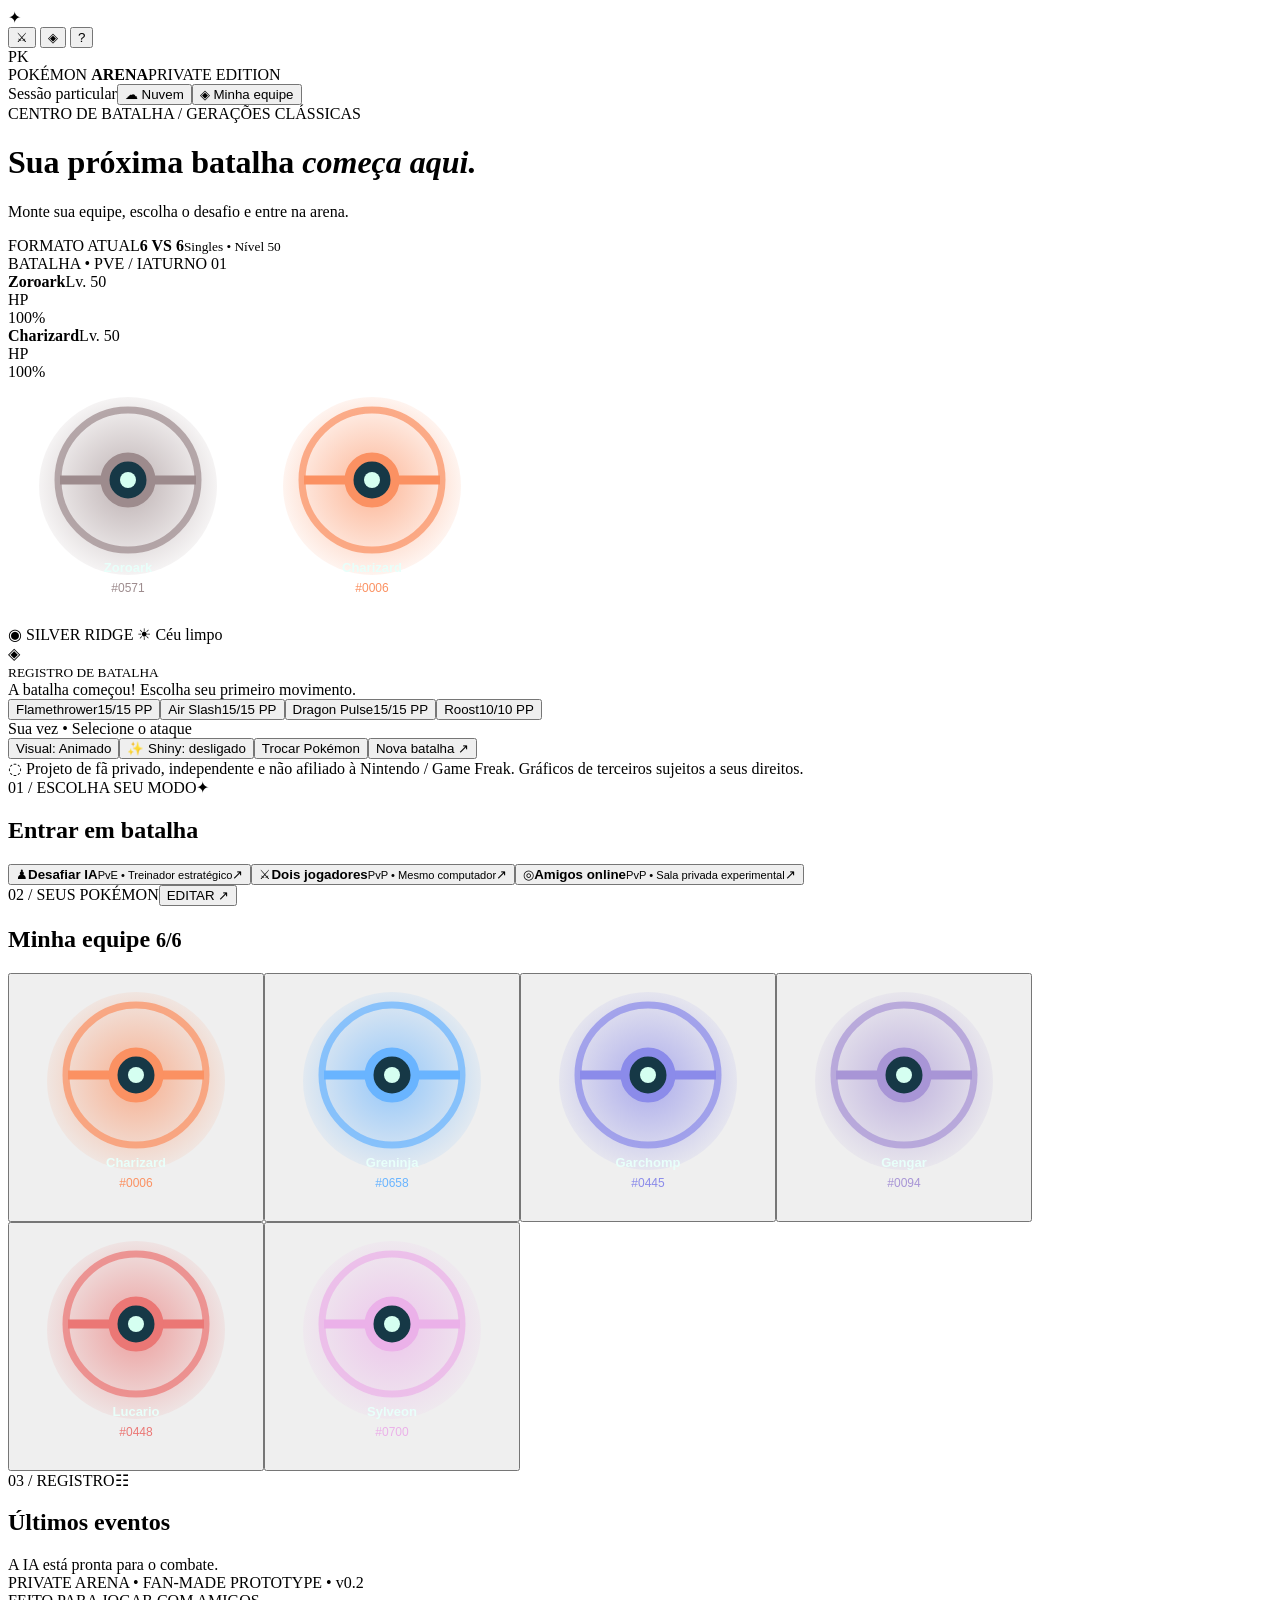
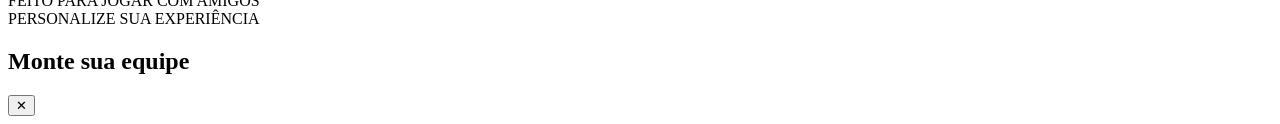
==== index.html @ 491054e5 "feat: adicionar Pokémon Arena v0.2 com sprites e batalhas locais" ====
<!doctype html>
<html lang="pt-BR">
<head>
  <meta charset="utf-8" />
  <meta name="viewport" content="width=device-width, initial-scale=1" />
  <meta name="theme-color" content="#0b1721" />
  <meta name="description" content="Arena particular de batalhas Pokémon: PvE e PvP entre amigos, no navegador." />
  <title>Pokémon Arena | Batalhas particulares</title>
  <style>
/* Pokémon Arena — protótipo particular independente.
   Este MVP usa regras próprias simplificadas (NÃO o motor oficial do Showdown).
   Nenhuma ação de combate depende de uma API remota; imagens usam o CDN do Showdown.
   PvP via PeerJS utiliza serviço público de sinalização, não é servidor dedicado privado. */
'use strict';

const TYPE_COLORS={Normal:'#b8b5a3',Fire:'#fb9162',Water:'#69b4ff',Electric:'#f7df65',Grass:'#72d19b',Ice:'#8cdfe1',Fighting:'#eb7775',Poison:'#b58ad8',Ground:'#d8b27a',Flying:'#a6baf0',Psychic:'#fb91bc',Bug:'#a9c86a',Rock:'#c2ab85',Ghost:'#a895d6',Dragon:'#8b8bea',Dark:'#9d8b8d',Steel:'#a5bdce',Fairy:'#ebb1e9'};
// Efetividades positivas/negativas/imunidades. Tipos não listados são neutros.
const TYPE_MATCH={Normal:{Rock:.5,Ghost:0,Steel:.5},Fire:{Fire:.5,Water:.5,Grass:2,Ice:2,Bug:2,Rock:.5,Dragon:.5,Steel:2},Water:{Fire:2,Water:.5,Grass:.5,Ground:2,Rock:2,Dragon:.5},Electric:{Water:2,Electric:.5,Grass:.5,Ground:0,Flying:2,Dragon:.5},Grass:{Fire:.5,Water:2,Grass:.5,Poison:.5,Ground:2,Flying:.5,Bug:.5,Rock:2,Dragon:.5,Steel:.5},Ice:{Fire:.5,Water:.5,Grass:2,Ice:.5,Ground:2,Flying:2,Dragon:2,Steel:.5},Fighting:{Normal:2,Ice:2,Poison:.5,Flying:.5,Psychic:.5,Bug:.5,Rock:2,Ghost:0,Dark:2,Steel:2,Fairy:.5},Poison:{Grass:2,Poison:.5,Ground:.5,Rock:.5,Ghost:.5,Steel:0,Fairy:2},Ground:{Fire:2,Electric:2,Grass:.5,Poison:2,Flying:0,Bug:.5,Rock:2,Steel:2},Flying:{Electric:.5,Grass:2,Fighting:2,Bug:2,Rock:.5,Steel:.5},Psychic:{Fighting:2,Poison:2,Psychic:.5,Dark:0,Steel:.5},Bug:{Fire:.5,Grass:2,Fighting:.5,Poison:.5,Flying:.5,Psychic:2,Ghost:.5,Dark:2,Steel:.5,Fairy:.5},Rock:{Fire:2,Ice:2,Fighting:.5,Ground:.5,Flying:2,Bug:2,Steel:.5},Ghost:{Normal:0,Psychic:2,Ghost:2,Dark:.5},Dragon:{Dragon:2,Steel:.5,Fairy:0},Dark:{Fighting:.5,Psychic:2,Ghost:2,Dark:.5,Fairy:.5},Steel:{Fire:.5,Water:.5,Electric:.5,Ice:2,Rock:2,Steel:.5,Fairy:2},Fairy:{Fire:.5,Fighting:2,Poison:.5,Dragon:2,Dark:2,Steel:.5}};
// Nome -> [tipo, força, categoria física/especial/status, precisão, efeito opcional, prioridade].
const MOVES={
 'Flamethrower':['Fire',90,'special',100,'burn10'], 'Fire Blast':['Fire',110,'special',85,'burn10'], 'Flare Blitz':['Fire',120,'physical',100,'recoil'], 'Pyro Ball':['Fire',120,'physical',90,'burn10'], 'Torch Song':['Fire',80,'special',100,'spaboost'], 'Bitter Blade':['Fire',90,'physical',100,'drain'], 'Fiery Dance':['Fire',80,'special',100,'spaboost50'],
 'Surf':['Water',90,'special',100], 'Hydro Pump':['Water',110,'special',80], 'Waterfall':['Water',80,'physical',100], 'Snipe Shot':['Water',80,'special',100], 'Water Shuriken':['Water',60,'special',100,undefined,1], 'Water Pulse':['Water',60,'special',100],
 'Thunderbolt':['Electric',90,'special',100,'par10'], 'Thunder':['Electric',110,'special',70,'par30'], 'Volt Switch':['Electric',70,'special',100], 'Overdrive':['Electric',80,'special',100],
 'Giga Drain':['Grass',75,'special',100,'drain'], 'Leaf Blade':['Grass',90,'physical',100], 'Wood Hammer':['Grass',120,'physical',100,'recoil'], 'Drum Beating':['Grass',80,'physical',100], 'Flower Trick':['Grass',70,'physical',100,'alwayscrit'],
 'Ice Beam':['Ice',90,'special',100], 'Ice Fang':['Ice',65,'physical',95],
 'Close Combat':['Fighting',120,'physical',100,'defdrop'], 'Aura Sphere':['Fighting',80,'special',100], 'Drain Punch':['Fighting',75,'physical',100,'drain'], 'Focus Blast':['Fighting',120,'special',70], 'High Jump Kick':['Fighting',130,'physical',90], 'Superpower':['Fighting',120,'physical',100,'atkdrop'],
 'Sludge Bomb':['Poison',90,'special',100,'poison30'],
 'Earthquake':['Ground',100,'physical',100], 'Earth Power':['Ground',90,'special',100],
 'Air Slash':['Flying',75,'special',95], 'Hurricane':['Flying',110,'special',70], 'Brave Bird':['Flying',120,'physical',100,'recoil'], 'Dragon Ascent':['Flying',120,'physical',100,'defdrop'],
 'Psychic':['Psychic',90,'special',100], 'Psycho Cut':['Psychic',70,'physical',100], 'Zen Headbutt':['Psychic',80,'physical',90],
 'X-Scissor':['Bug',80,'physical',100], 'Bug Buzz':['Bug',90,'special',100], 'U-turn':['Bug',70,'physical',100],
 'Stone Edge':['Rock',100,'physical',80], 'Rock Slide':['Rock',75,'physical',90],
 'Shadow Ball':['Ghost',80,'special',100], 'Shadow Claw':['Ghost',70,'physical',100], 'Shadow Sneak':['Ghost',40,'physical',100,undefined,1], 'Rage Fist':['Ghost',70,'physical',100],
 'Dragon Pulse':['Dragon',85,'special',100], 'Dragon Claw':['Dragon',80,'physical',100], 'Dragon Darts':['Dragon',100,'physical',100],
 'Crunch':['Dark',80,'physical',100], 'Dark Pulse':['Dark',80,'special',100], 'Night Daze':['Dark',85,'special',95], 'Night Slash':['Dark',70,'physical',100], 'Knock Off':['Dark',65,'physical',100], 'Foul Play':['Dark',95,'physical',100], 'Sucker Punch':['Dark',70,'physical',100,undefined,1],
 'Flash Cannon':['Steel',80,'special',100], 'Iron Head':['Steel',80,'physical',100], 'Iron Tail':['Steel',100,'physical',75], 'Meteor Mash':['Steel',90,'physical',90], 'Bullet Punch':['Steel',40,'physical',100,undefined,1], 'Gigaton Hammer':['Steel',160,'physical',100,'gigaton'],
 'Moonblast':['Fairy',95,'special',100], 'Dazzling Gleam':['Fairy',80,'special',100], 'Play Rough':['Fairy',90,'physical',90],
 'Tackle':['Normal',40,'physical',100], 'Swift':['Normal',60,'special',100], 'Quick Attack':['Normal',40,'physical',100,undefined,1], 'Extreme Speed':['Normal',80,'physical',100,undefined,2], 'Body Slam':['Normal',85,'physical',100,'par30'], 'Boomburst':['Normal',140,'special',100], 'Rapid Spin':['Normal',50,'physical',100],
 'Roost':['Flying',0,'status',100,'heal'], 'Recover':['Normal',0,'status',100,'heal'], 'Rest':['Psychic',0,'status',100,'rest'], 'Moonlight':['Fairy',0,'status',100,'heal'], 'Morning Sun':['Normal',0,'status',100,'heal'], 'Slack Off':['Normal',0,'status',100,'heal'], 'Wish':['Normal',0,'status',100,'heal'],
 'Calm Mind':['Psychic',0,'status',100,'calm'], 'Swords Dance':['Normal',0,'status',100,'swords'], 'Dragon Dance':['Dragon',0,'status',100,'dragon'], 'Bulk Up':['Fighting',0,'status',100,'bulk'], 'Quiver Dance':['Bug',0,'status',100,'quiver'],
 'Thunder Wave':['Electric',0,'status',90,'par'], 'Will-O-Wisp':['Fire',0,'status',85,'burn'], 'Toxic':['Poison',0,'status',90,'poison'], 'Sleep Powder':['Grass',0,'status',75,'sleep'], 'Hypnosis':['Psychic',0,'status',60,'sleep'], 'Sing':['Normal',0,'status',55,'sleep'], 'Protect':['Normal',0,'status',100,'protect',4], "King's Shield":['Steel',0,'status',100,'protect',4]
};
// Catálogo de demonstração: atributos base aproximados aos jogos, nível 50, sem EV/IV/item/ability.
const ROWS=[
 ['Charizard',6,'Fire/Flying',78,84,78,109,85,100,'Flamethrower','Air Slash','Dragon Pulse','Roost'],
 ['Blastoise',9,'Water',79,83,100,85,105,78,'Surf','Ice Beam','Dark Pulse','Rapid Spin'],
 ['Venusaur',3,'Grass/Poison',80,82,83,100,100,80,'Giga Drain','Sludge Bomb','Sleep Powder','Earth Power'],
 ['Pikachu',25,'Electric',35,55,40,50,50,90,'Thunderbolt','Quick Attack','Iron Tail','Thunder Wave'],
 ['Gengar',94,'Ghost/Poison',60,65,60,130,75,110,'Shadow Ball','Sludge Bomb','Dazzling Gleam','Hypnosis'],
 ['Lucario',448,'Fighting/Steel',70,110,70,115,70,90,'Aura Sphere','Flash Cannon','Extreme Speed','Dark Pulse'],
 ['Dragonite',149,'Dragon/Flying',91,134,95,100,100,80,'Dragon Claw','Hurricane','Earthquake','Roost'],
 ['Garchomp',445,'Dragon/Ground',108,130,95,80,85,102,'Earthquake','Dragon Claw','Stone Edge','Swords Dance'],
 ['Greninja',658,'Water/Dark',72,95,67,103,71,122,'Surf','Dark Pulse','Ice Beam','Water Shuriken'],
 ['Snorlax',143,'Normal',160,110,65,65,110,30,'Body Slam','Earthquake','Crunch','Rest'],
 ['Alakazam',65,'Psychic',55,50,45,135,95,120,'Psychic','Shadow Ball','Focus Blast','Recover'],
 ['Tyranitar',248,'Rock/Dark',100,134,110,95,100,61,'Stone Edge','Crunch','Earthquake','Dragon Dance'],
 ['Scizor',212,'Bug/Steel',70,130,100,55,80,65,'Bullet Punch','X-Scissor','Swords Dance','U-turn'],
 ['Metagross',376,'Steel/Psychic',80,135,130,95,90,70,'Meteor Mash','Zen Headbutt','Bullet Punch','Earthquake'],
 ['Gyarados',130,'Water/Flying',95,125,79,60,100,81,'Waterfall','Crunch','Ice Fang','Dragon Dance'],
 ['Arcanine',59,'Fire',90,110,80,100,80,95,'Flare Blitz','Extreme Speed','Crunch','Morning Sun'],
 ['Sylveon',700,'Fairy',95,65,65,110,130,60,'Moonblast','Quick Attack','Shadow Ball','Calm Mind'],
 ['Umbreon',197,'Dark',95,65,110,60,130,65,'Foul Play','Moonlight','Toxic','Protect'],
 ['Espeon',196,'Psychic',65,65,60,130,95,110,'Psychic','Dazzling Gleam','Shadow Ball','Calm Mind'],
 ['Jolteon',135,'Electric',65,65,60,110,95,130,'Thunderbolt','Shadow Ball','Volt Switch','Thunder Wave'],
 ['Vaporeon',134,'Water',130,65,60,110,95,65,'Surf','Ice Beam','Wish','Protect'],
 ['Glaceon',471,'Ice',65,60,110,130,95,65,'Ice Beam','Shadow Ball','Water Pulse','Protect'],
 ['Leafeon',470,'Grass',65,110,130,60,65,95,'Leaf Blade','X-Scissor','Swords Dance','Quick Attack'],
 ['Flareon',136,'Fire',65,130,60,95,110,65,'Flare Blitz','Quick Attack','Superpower','Will-O-Wisp'],
 ['Mewtwo',150,'Psychic',106,110,90,154,90,130,'Psychic','Aura Sphere','Ice Beam','Recover'],
 ['Rayquaza',384,'Dragon/Flying',105,150,90,150,90,95,'Dragon Ascent','Dragon Claw','Extreme Speed','Flamethrower'],
 ['Ceruledge',937,'Fire/Ghost',75,125,80,60,100,85,'Bitter Blade','Shadow Claw','Swords Dance','Will-O-Wisp'],
 ['Skeledirge',911,'Fire/Ghost',104,75,100,110,75,66,'Torch Song','Shadow Ball','Earth Power','Slack Off'],
 ['Meowscarada',908,'Grass/Dark',76,110,70,81,70,123,'Flower Trick','Knock Off','U-turn','Play Rough'],
 ['Tinkaton',959,'Fairy/Steel',85,75,77,70,105,94,'Gigaton Hammer','Play Rough','Knock Off','Thunder Wave'],
 ['Annihilape',979,'Fighting/Ghost',110,115,80,50,90,90,'Rage Fist','Drain Punch','Bulk Up','Shadow Claw'],
 ['Dragapult',887,'Dragon/Ghost',88,120,75,100,75,142,'Dragon Darts','Shadow Ball','Flamethrower','U-turn'],
 ['Zoroark',571,'Dark',60,105,60,120,60,105,'Night Daze','Flamethrower','Focus Blast','U-turn'],
 ['Bisharp',625,'Dark/Steel',65,125,100,60,70,70,'Night Slash','Iron Head','Sucker Punch','Swords Dance'],
 ['Corviknight',823,'Flying/Steel',98,87,105,53,85,67,'Brave Bird','Iron Head','Roost','U-turn'],
 ['Mimikyu',778,'Ghost/Fairy',55,90,80,50,105,96,'Play Rough','Shadow Claw','Shadow Sneak','Swords Dance'],
 ['Rillaboom',812,'Grass',100,125,90,60,70,85,'Drum Beating','Wood Hammer','Knock Off','U-turn'],
 ['Cinderace',815,'Fire',80,116,75,65,75,119,'Pyro Ball','High Jump Kick','U-turn','Sucker Punch'],
 ['Inteleon',818,'Water',70,85,65,125,65,120,'Snipe Shot','Ice Beam','Dark Pulse','U-turn'],
 ['Aegislash',681,'Steel/Ghost',60,50,140,50,140,60,'Shadow Ball','Flash Cannon',"King's Shield",'Shadow Sneak'],
 ['Toxtricity',849,'Electric/Poison',75,98,70,114,70,75,'Overdrive','Sludge Bomb','Boomburst','Volt Switch'],
 ['Volcarona',637,'Bug/Fire',85,60,65,135,105,100,'Fiery Dance','Bug Buzz','Giga Drain','Quiver Dance'],
 ['Lapras',131,'Water/Ice',130,85,80,85,95,60,'Surf','Ice Beam','Thunderbolt','Sing'],
 ['Gardevoir',282,'Psychic/Fairy',68,65,65,125,115,80,'Moonblast','Psychic','Shadow Ball','Calm Mind'],
 ['Gallade',475,'Psychic/Fighting',68,125,65,65,115,80,'Psycho Cut','Close Combat','Leaf Blade','Swords Dance'],
 ['Excadrill',530,'Ground/Steel',110,135,60,50,65,88,'Earthquake','Iron Head','Rock Slide','Swords Dance']
];
const DEX=ROWS.map(([name,id,types,hp,atk,def,spa,spd,spe,...moves])=>({name,id,slug:name.toLowerCase().replace(/[^a-z0-9]+/g,''),types:types.split('/'),hp,atk,def,spa,spd,spe,moves}));
const LOOKUP=new Map(DEX.map(p=>[p.id,p]));
function restoreExtraDex(){try{const cached=JSON.parse(localStorage.getItem('arena-extra-dex')||'[]');if(!Array.isArray(cached))return;for(const p of cached.slice(0,2200)){if(!Number.isInteger(p.id)||!Array.isArray(p.moves)||p.moves.length!==4||p.moves.some(m=>!MOVES[m])||LOOKUP.has(p.id))continue;DEX.push(p);LOOKUP.set(p.id,p);}}catch{}}
function saveExtraDex(){try{localStorage.setItem('arena-extra-dex',JSON.stringify(DEX.slice(ROWS.length)));}catch{}}
restoreExtraDex();
const DEFAULT_TEAM=[6,658,445,94,448,700];
const el=id=>document.getElementById(id);
const $=id=>el(id);
let selectedTeam=loadTeam(),game=null,mode='none',viewSide=0,queue=[null,null],processing=false,editingTeam=[...selectedTeam];
let network={peer:null,conn:null,role:null,room:null};
let sound=false,feed=[];
function loadTeam(){try{const arr=JSON.parse(localStorage.getItem('arena-team')||'null');if(Array.isArray(arr)&&arr.length===6&&arr.every(x=>LOOKUP.has(x))&&new Set(arr).size===6)return arr;}catch{}return [...DEFAULT_TEAM];}
function saveTeam(){selectedTeam=[...editingTeam];try{localStorage.setItem('arena-team',JSON.stringify(selectedTeam));}catch{}renderTeam();closeModal();void cloudSaveTeam();}
const sleep=ms=>new Promise(r=>setTimeout(r,ms));
const pct=p=>Math.max(0,Math.min(100,Math.round(p.hp/p.maxHp*100)));
const anyAlive=s=>s.team.some(p=>p.hp>0);
const active=s=>s.team[s.active];
function makePoke(id){const p=LOOKUP.get(id);const maxHp=Math.floor((2*p.hp+31+0)*50/100)+50+10;return {...p,maxHp,hp:maxHp,status:null,sleep:0,stages:{atk:0,def:0,spa:0,spd:0,spe:0},protect:false,lastMove:null,pps:p.moves.map(m=>MOVES[m]?.[2]==='status'?10:15)};}
function side(name,ids){return {name,active:0,team:ids.map(makePoke)};}
function randomTeam(exclude=[]){const pool=DEX.map(p=>p.id).filter(id=>!exclude.includes(id));for(let i=pool.length-1;i>0;i--){const j=Math.floor(Math.random()*(i+1));[pool[i],pool[j]]=[pool[j],pool[i]];}return pool.slice(0,6);}
function newGame(kind='pve',guestTeam=null){if(kind==='online-host'&&!guestTeam)return;mode=kind;viewSide=0;queue=[null,null];processing=false;feed=[];game={turn:1,finished:false,winner:null,side:[side('Você',selectedTeam),side(kind==='pve'?'Treinador IA':kind==='local'?'Jogador 2':'Convidado',guestTeam||randomTeam(selectedTeam))],message:'A batalha começou! Escolha seu primeiro movimento.'};if(kind==='local'){game.side[0].name='Jogador 1';}elsFeed();render();if(kind==='pve')addFeed('A IA está pronta para o combate.');}
function stage(stat){return stat>=0?(2+stat)/2:2/(2-stat);}
function mult(moveType,defender){return defender.types.reduce((m,t)=>m*(TYPE_MATCH[moveType]?.[t]??1),1);}
function expected(m,a,d){const [t,power,category,,eff]=MOVES[m];if(category==='status')return eff==='heal'&&a.hp/a.maxHp<.7?90:eff==='swords'||eff==='calm'?38:eff==='par'||eff==='burn'||eff==='sleep'?32:8;const type=mult(t,d);if(!type)return 0;const atk=category==='special'?a.spa:a.atk;const def=category==='special'?d.spd:d.def;return power*atk/def*(a.types.includes(t)?1.5:1)*type;}
function pickAI(){const a=active(game.side[1]),d=active(game.side[0]);let choices=a.moves.map((m,i)=>({m,i,v:expected(m,a,d)+(Math.random()*12)})).filter(x=>a.pps[x.i]>0);choices.sort((a,b)=>b.v-a.v);if(!choices.length)return{kind:'move',idx:0};const best=choices[0];if((a.hp/a.maxHp<.22||Math.max(...choices.map(x=>x.v))<36)&&game.side[1].team.some((p,i)=>i!==game.side[1].active&&p.hp>0)){const opts=game.side[1].team.map((p,i)=>({p,i,v:p.hp>0&&i!==game.side[1].active?Math.max(...p.moves.map(m=>expected(m,p,d))):0})).sort((a,b)=>b.v-a.v);if(opts[0]&&opts[0].v>best.v*1.6)return {kind:'switch',idx:opts[0].i};}return{kind:'move',idx:best.i};}
function pushEvent(events,message,meta={}){events.push({message,meta,game:structuredClone(game)});}
function damage(a,d,m,critical){const [t,power,category]=MOVES[m];const attack=(category==='physical'?a.atk*stage(a.stages.atk):a.spa*stage(a.stages.spa));const defense=Math.max(1,category==='physical'?d.def*stage(d.stages.def):d.spd*stage(d.stages.spd));let value=Math.floor((Math.floor((22*power*attack/defense)/50)+2)*(a.types.includes(t)?1.5:1)*mult(t,d)*(critical?1.5:1)*(.85+Math.random()*.15)*(a.status==='brn'&&category==='physical'?.5:1));return Math.max(1,value);}
const STATUS_NAME={par:'PAR',brn:'BRN',psn:'PSN',slp:'SLP'};
function applyStatus(d,status,events){if(d.status)return false;if(status==='par'&&d.types.includes('Electric'))return false;if(status==='brn'&&d.types.includes('Fire'))return false;if(status==='psn'&&(d.types.includes('Poison')||d.types.includes('Steel')))return false;d.status=status;if(status==='slp')d.sleep=1+Math.floor(Math.random()*3);pushEvent(events,`${d.name} recebeu o estado ${STATUS_NAME[status]}!`,{type:'status'});return true;}
function useMove(who,idx,events){const own=game.side[who],opp=game.side[1-who],a=active(own),d=active(opp);if(a.hp<=0)return;if(a.status==='slp'){a.sleep--;if(a.sleep>0){pushEvent(events,`${a.name} está dormindo!`);return;}a.status=null;pushEvent(events,`${a.name} acordou!`);}if(a.status==='par'&&Math.random()<.25){pushEvent(events,`${a.name} está paralisado e não conseguiu atacar!`);return;}
 let m=a.moves[idx];if(!m||!MOVES[m]||a.pps[idx]<=0){const fallback=a.pps.findIndex(pp=>pp>0);if(fallback<0){a.hp=Math.max(0,a.hp-12);d.hp=Math.max(0,d.hp-12);pushEvent(events,`${a.name} usou Struggle!`,{who,target:1-who,type:'Normal',attack:true});return;}idx=fallback;m=a.moves[idx];}
 a.pps[idx]--;const [type,power,category,accuracy,effect]=MOVES[m];a.lastMove=m;
 const exempt=category==='status'&&['heal','rest','calm','swords','dragon','bulk','quiver','protect'].includes(effect);
 if(!exempt&&Math.random()*100>=accuracy){pushEvent(events,`${a.name} usou ${m}, mas errou!`,{who,type,attack:true,miss:true,target:1-who});return;}
 if(category==='status'){
  if(effect==='heal'){const heal=Math.min(a.maxHp-a.hp,Math.floor(a.maxHp*.5));a.hp+=heal;pushEvent(events,`${a.name} usou ${m} e recuperou ${heal} HP.`,{who,type:'Grass',heal:true});}
  else if(effect==='rest'){a.hp=a.maxHp;a.status='slp';a.sleep=2;pushEvent(events,`${a.name} descansou e restaurou seu HP!`,{who,type:'Psychic',heal:true});}
  else if(effect==='protect'){a.protect=true;pushEvent(events,`${a.name} se protegeu!`,{who,type,shield:true});}
  else if(['swords','calm','dragon','bulk','quiver'].includes(effect)){const changes={swords:{atk:2},calm:{spa:1,spd:1},dragon:{atk:1,spe:1},bulk:{atk:1,def:1},quiver:{spa:1,spd:1,spe:1}}[effect];Object.entries(changes).forEach(([s,v])=>a.stages[s]=Math.min(6,a.stages[s]+v));pushEvent(events,`${a.name} usou ${m}! Seus atributos aumentaram.`,{who,type,boost:true});}
  else{const status={par:'par',burn:'brn',poison:'psn',sleep:'slp'}[effect];if(!applyStatus(d,status,events))pushEvent(events,`${m} não teve efeito em ${d.name}.`);else events[events.length-1].meta={who,type,attack:true,target:1-who};}
  return;
 }
 if(d.protect){pushEvent(events,`${a.name} usou ${m}, mas ${d.name} estava protegido!`,{who,type,attack:true,target:1-who});return;}
 const eff=mult(type,d);if(eff===0){pushEvent(events,`${a.name} usou ${m}, mas não afetou ${d.name}.`,{who,type,attack:true,target:1-who});return;}
 const crit=effect==='alwayscrit'||Math.random()<.0625;
 const hit=damage(a,d,m,crit);d.hp=Math.max(0,d.hp-hit);
 let suffix=eff>=2?' • Super efetivo!':eff<1?' • Pouco efetivo.':'';if(crit)suffix+=' • Acerto crítico!';
 pushEvent(events,`${a.name} usou ${m}! ${d.name} perdeu ${hit} HP.${suffix}`,{who,target:1-who,type,attack:true,effectiveness:eff,crit,move:m});
 if(effect==='drain'){const heal=Math.min(a.maxHp-a.hp,Math.floor(hit/2));a.hp+=heal;if(heal)pushEvent(events,`${a.name} recuperou ${heal} HP!`,{who,type:'Grass',heal:true});}
 if(effect==='recoil'){const recoil=Math.max(1,Math.floor(hit/3));a.hp=Math.max(0,a.hp-recoil);pushEvent(events,`${a.name} sofreu ${recoil} de recuo!`,{who,type:'Normal',hurt:true,target:who});}
 if(effect==='defdrop')a.stages.def=Math.max(-6,a.stages.def-1);
 if(effect==='atkdrop')a.stages.atk=Math.max(-6,a.stages.atk-1);
 if((effect==='par10'&&Math.random()<.1)||(effect==='par30'&&Math.random()<.3))applyStatus(d,'par',events);
 if(effect==='burn10'&&Math.random()<.1)applyStatus(d,'brn',events);
 if(effect==='poison30'&&Math.random()<.3)applyStatus(d,'psn',events);
 if(effect==='spaboost'||(effect==='spaboost50'&&Math.random()<.5)){a.stages.spa=Math.min(6,a.stages.spa+1);pushEvent(events,`O Ataque Especial de ${a.name} aumentou!`,{who,boost:true,type});}
 }
function doSwitch(who,idx,events){const s=game.side[who],from=active(s);if(!s.team[idx]||s.team[idx].hp<=0||idx===s.active)return;s.active=idx;pushEvent(events,`${s.name} recolheu ${from.name} e enviou ${active(s).name}!`,{who,type:'switch',switch:true});}
function chooseNext(who,events){const s=game.side[who];if(active(s).hp>0)return;if(!anyAlive(s))return;const idx=s.team.findIndex(p=>p.hp>0);s.active=idx;pushEvent(events,`${s.name} enviou ${active(s).name} para continuar!`,{who,switch:true,type:'switch'});}
function settleFaint(events){for(let who=0;who<2;who++){const p=active(game.side[who]);if(p.hp<=0)pushEvent(events,`${p.name} desmaiou!`,{who,type:'faint',target:who});}
 for(let who=0;who<2;who++)chooseNext(who,events);
 if(!anyAlive(game.side[0])||!anyAlive(game.side[1])){game.finished=true;game.winner=anyAlive(game.side[0])?0:anyAlive(game.side[1])?1:-1;pushEvent(events,game.winner<0?'Empate!':`${game.side[game.winner].name} venceu a batalha!`,{end:true});}}
function settleTurn(){const events=[],choices=[...queue],acts=[],turnStarters=game.side.map(s=>s.active);for(const p of game.side)active(p).protect=false;
 for(let who=0;who<2;who++){const c=choices[who];if(!c)continue;const poke=active(game.side[who]);let pr=c.kind==='switch'?6:MOVES[poke.moves[c.idx]]?.[5]||0;let spe=poke.spe*stage(poke.stages.spe)*(poke.status==='par'?.5:1);acts.push({who,c,pr,spe,tie:Math.random()});}
 acts.sort((a,b)=>b.pr-a.pr||b.spe-a.spe||b.tie-a.tie);
 for(const ac of acts){if(game.finished)break;const s=game.side[ac.who];if(!anyAlive(s)||!anyAlive(game.side[1-ac.who]))break;if(ac.c.kind==='switch'){doSwitch(ac.who,ac.c.idx,events);}else{if(active(s).hp<=0||s.active!==turnStarters[ac.who])continue;useMove(ac.who,ac.c.idx,events);}if(active(s).hp<=0||active(game.side[1-ac.who]).hp<=0){settleFaint(events);if(game.finished)break;}}
 if(!game.finished){for(let who=0;who<2;who++){const p=active(game.side[who]);if(p.hp>0&&(p.status==='brn'||p.status==='psn')){const d=Math.max(1,Math.floor(p.maxHp/8));p.hp=Math.max(0,p.hp-d);pushEvent(events,`${p.name} sofreu ${d} HP por ${p.status==='brn'?'queimadura':'veneno'}!`,{who,type:'status',target:who,hurt:true});}}
 if(game.side.some(s=>active(s).hp===0))settleFaint(events);
 }
 if(!game.finished){game.turn++;pushEvent(events,`Turno ${game.turn}. Escolha seu próximo movimento.`,{turn:true});}
 queue=[null,null];return events;
}
async function runTurn(){if(processing||!queue[0]||!queue[1]||!game||game.finished)return;processing=true;const before=structuredClone(game);const events=settleTurn();game=before;render();for(const ev of events){if(mode.startsWith('online')&&network.role==='host'&&network.conn?.open){network.conn.send({type:'event',event:ev});}if(ev.meta?.attack)await animateHit(ev.meta);else if(ev.meta?.switch)await sleep(160);game=ev.game;game.message=ev.message;addFeed(ev.message);if(ev.meta?.end)void cloudSaveBattle();render();await sleep(ev.meta?.attack?320:ev.meta?.end?550:210);}processing=false;if(mode==='local'&&!game.finished)viewSide=0;render();if(mode==='online-host'&&network.conn?.open)network.conn.send({type:'sync',game});}
function canAct(who){return game&&!game.finished&&!processing&&!queue[who]&&anyAlive(game.side[who]);}
function doAction(c){if(!game||game.finished||processing)return;const who=viewSide;
 if(mode==='online-guest'){if(!network.conn?.open)return showMessage('Conexão indisponível.');network.conn.send({type:'action',choice:c});showMessage('Sua escolha foi enviada. Aguardando o adversário...');disableMoves();return;}
 if(!canAct(who))return;
 if(c.kind==='switch'&&(c.idx===game.side[who].active||game.side[who].team[c.idx]?.hp<=0))return;
 queue[who]=c;closeModal();if(mode==='pve'){queue[1]=pickAI();void runTurn();}
 else if(mode==='local'){if(queue[0]&&!queue[1]){viewSide=1;showMessage('Jogador 2: escolha sua ação.');render();}else if(queue[0]&&queue[1]){viewSide=0;void runTurn();}}
 else if(mode==='online-host'){if(queue[0]&&queue[1])void runTurn();else{showMessage('Aguardando a escolha do convidado...');renderActions();}}
}
function formatStatus(p){return p.status?`<span class="status-tag">${STATUS_NAME[p.status]}</span>`:'';}
// Visual assets are loaded on demand, not redistributed in this repository.
// Sources: Showdown CDN + PokeAPI sprites (showdown GIF, Gen V animated, Home & official artwork PNG).
const SPRITE_CDN='https://play.pokemonshowdown.com/sprites/';
const POKE_SPRITES='https://raw.githubusercontent.com/PokeAPI/sprites/master/sprites/pokemon/';
let spriteStyle='animated',shinySprites=false;
const spriteCache=new Map();
const spriteMissing=new Set();
function spriteSlug(p){return String(p.slug||p.name||'').toLowerCase().replace(/[^a-z0-9]/g,'');}
function staticUrl(p,back=false){return `${POKE_SPRITES}${back?'back/':''}${p.id}.png`;}
function spriteCandidates(p,back=false,shiny=shinySprites,style=spriteStyle){
 const id=Number(p.id),slug=spriteSlug(p),arr=[];
 const add=url=>{if(!arr.includes(url))arr.push(url);};
 const pk=(path)=>POKE_SPRITES+path;
 const pokeShow=pk('other/showdown/'+(back?'back/':'')+(shiny?'shiny/':'')+id+'.gif');
 const smogon=SPRITE_CDN+(back?(shiny?'ani-back-shiny/':'ani-back/'):(shiny?'ani-shiny/':'ani/'))+slug+'.gif';
 const gen5=pk('versions/generation-v/black-white/animated/'+(back?'back/':'')+(shiny?'shiny/':'')+id+'.gif');
 const png=pk((back?'back/':'')+(shiny?'shiny/':'')+id+'.png');
 const home=pk('other/home/'+(shiny?'shiny/':'')+id+'.png');
 const artwork=pk('other/official-artwork/'+(shiny?'shiny/':'')+id+'.png');
 if(style==='hd'){
  if(back)add(png); // official artwork/HOME do not supply correct back views
  add(home);add(artwork);add(pokeShow);add(smogon);
 }else if(style==='pixel'){
  add(gen5);add(pokeShow);add(smogon);add(png);
 }else{
  add(smogon);add(pokeShow);add(gen5);add(png);
 }
 // Shiny art can be missing for some Pokémon/forms. Fall back to normal art only after all shiny options.
 if(shiny){
  add(pk('other/showdown/'+(back?'back/':'')+id+'.gif'));
  add(SPRITE_CDN+(back?'ani-back/':'ani/')+slug+'.gif');
  add(pk((back?'back/':'')+id+'.png'));
 }
 if(!back){add(home);add(artwork);}
 else {add(pk('back/'+id+'.png'));add(pk('other/home/'+id+'.png'));}
 return arr;
}
function fallbackSpriteUrl(p){
 const c=TYPE_COLORS[p.types[0]]||'#a9ead6';const name=String(p.name).replace(/[&<>"]/g,'').slice(0,45);
 const svg=`<svg xmlns="http://www.w3.org/2000/svg" width="240" height="240" viewBox="0 0 240 240"><defs><radialGradient id="a"><stop stop-color="${c}" stop-opacity=".67"/><stop offset="1" stop-color="${c}" stop-opacity=".10"/></radialGradient></defs><circle cx="120" cy="105" r="89" fill="url(#a)"/><circle cx="120" cy="99" r="70" stroke="${c}" stroke-opacity=".7" stroke-width="7" fill="none"/><path d="M52 99h136" stroke="${c}" stroke-width="9"/><circle cx="120" cy="99" r="23" fill="#163846" stroke="${c}" stroke-width="9"/><circle cx="120" cy="99" r="8" fill="#d5fff1"/><text x="120" y="191" fill="#e8fffa" font-family="Arial,sans-serif" font-weight="bold" font-size="13" text-anchor="middle">${name}</text><text x="120" y="211" fill="${c}" font-family="Arial,sans-serif" font-size="12" text-anchor="middle">#${String(p.id).padStart(4,'0')}</text></svg>`;
 return 'data:image/svg+xml;charset=utf-8,'+encodeURIComponent(svg);
}
function setSprite(img,p,back=false,small=false){
 if(!img||!p)return;
 const style=small?'thumb':spriteStyle;
 const key=[p.id,spriteSlug(p),back,shinySprites,style].join('|');
 if(img.dataset.spriteKey===key)return;
 img.dataset.spriteKey=key;
 img.alt=(back?'Costas de ':'')+p.name+(shinySprites?' shiny':'');
 img.src=fallbackSpriteUrl(p);
 const candidates=small?[
   POKE_SPRITES+'other/home/'+(shinySprites?'shiny/':'')+p.id+'.png',
   POKE_SPRITES+'other/official-artwork/'+(shinySprites?'shiny/':'')+p.id+'.png',
   staticUrl(p)
 ]:spriteCandidates(p,back);
 const remembered=spriteCache.get(key);
 const list=remembered?[remembered,...candidates.filter(x=>x!==remembered)]:candidates;
 let next=0;
 const attempt=()=>{
  if(img.dataset.spriteKey!==key)return;
  while(next<list.length && spriteMissing.has(list[next]))next++;
  if(next>=list.length)return;
  const url=list[next++];const test=new Image();
  test.onload=()=>{if(img.dataset.spriteKey===key){spriteCache.set(key,url);img.src=url;}};
  test.onerror=()=>{spriteMissing.add(url);if(img.dataset.spriteKey===key)attempt();};
  test.src=url;
 };
 attempt();
}
function fallbackThumb(img,p){setSprite(img,p,false,true);}
function updateSpriteControls(){
 const a=$('spriteStyle'),b=$('shinyToggle');
 if(a)a.textContent='Visual: '+({animated:'Animado',pixel:'Gen 5',hd:'HD'}[spriteStyle]);
 if(b)b.textContent='✨ Shiny: '+(shinySprites?'ligado':'desligado');
}
function cycleSpriteStyle(){spriteStyle=({animated:'pixel',pixel:'hd',hd:'animated'})[spriteStyle];
 for(const id of ['playerSprite','opponentSprite']) $(id).dataset.spriteKey='';
 render();updateSpriteControls();}
function toggleShinySprites(){shinySprites=!shinySprites;
 for(const id of ['playerSprite','opponentSprite']) $(id).dataset.spriteKey='';
 lastTeamRender='';render();updateSpriteControls();}
function displayInfo(prefix,p){$(prefix+'Name').textContent=p.name;$(prefix+'Level').textContent='Lv. 50';const amount=pct(p),fill=$(prefix+'Hp');fill.style.width=amount+'%';fill.className='meter-fill'+(amount<22?' danger':amount<50?' warning':'');$(prefix+'Pct').textContent=amount+'%';$(prefix+'Status').innerHTML=formatStatus(p);}
function render(){renderTeam();if(!game)return;const own=active(game.side[viewSide]),opp=active(game.side[1-viewSide]);displayInfo('player',own);displayInfo('opponent',opp);setSprite($('playerSprite'),own,true);setSprite($('opponentSprite'),opp,false);$('battleHeading').textContent='BATALHA • '+(mode==='pve'?'PVE / IA':mode==='local'?'PVP LOCAL':'PVP ONLINE');$('turnLabel').textContent='TURNO '+String(game.turn).padStart(2,'0');$('battleMessage').textContent=game.message||'Escolha sua ação.';$('resetBattle').disabled=mode.startsWith('online')||mode==='none';$('switchButton').disabled=!canAct(viewSide)||mode==='online-guest'&&!network.conn?.open;$('actionHint').textContent=game.finished?'Batalha concluída':mode==='local'?game.side[viewSide].name+' • Escolha uma ação':mode.startsWith('online')?'Sala entre amigos':'Sua vez • Selecione o ataque';renderActions();}
function showMessage(msg){if(game)game.message=msg;$('battleMessage').textContent=msg;}
function renderActions(){const target=$('battleActions');if(!game)return;const p=active(game.side[viewSide]);if(game.finished){const win=game.winner===viewSide;target.innerHTML=`<div class="result-message"><strong>${game.winner===-1?'Empate!':win?'🏆 Vitória!':'Fim da batalha'}</strong><small>${win?'Sua equipe venceu a batalha!':'Você pode tentar novamente.'}</small></div>`;return;}
 if(processing||queue[viewSide]){target.innerHTML='<div class="placeholder-actions">◷ Aguardando o próximo turno...</div>';return;}
 target.innerHTML=p.moves.map((name,i)=>{const m=MOVES[name],type=m[0],pp=p.pps[i];return `<button class="move-btn" data-move="${i}" ${pp<=0?'disabled':''} title="${m[2]==='status'?'Movimento de suporte':'Poder '+m[1]+' • Precisão '+m[3]+'%'}"><span class="type-bubble" style="--type-color:${TYPE_COLORS[type]}"></span><span class="move-label">${escapeHTML(name)}</span><span class="move-detail">${pp}/${MOVES[name]?.[2]==='status'?10:15} PP</span></button>`;}).join('');
 target.querySelectorAll('[data-move]').forEach(b=>b.addEventListener('click',()=>doAction({kind:'move',idx:+b.dataset.move})));}
function disableMoves(){$('battleActions').querySelectorAll('button').forEach(b=>b.disabled=true);}
function addFeed(s){feed.unshift(s);feed=feed.slice(0,35);elsFeed();}
function elsFeed(){$('eventFeed').innerHTML=feed.length?feed.slice(0,8).map(x=>`<div class="feed-entry">${escapeHTML(x)}</div>`).join(''):'<p class="feed-empty">Os turnos aparecerão aqui quando a batalha começar.</p>';}
let lastTeamRender='';
function renderTeam(){
 $('teamCount').textContent=selectedTeam.length+'/6';
 const key=selectedTeam.join(',')+'|'+shinySprites;if(key===lastTeamRender)return;lastTeamRender=key;
 $('teamPreview').innerHTML=selectedTeam.map(id=>{const p=LOOKUP.get(id);return `<button title="${escapeHTML(p.name)} — editar equipe" data-poke="${id}"><img alt="${escapeHTML(p.name)}" loading="lazy"></button>`;}).join('');
 $('teamPreview').querySelectorAll('button').forEach(b=>{b.addEventListener('click',openTeamModal);fallbackThumb(b.querySelector('img'),LOOKUP.get(+b.dataset.poke));});
}
function escapeHTML(s){return String(s).replace(/[&<>"']/g,c=>({'&':'&amp;','<':'&lt;','>':'&gt;','"':'&quot;',"'":'&#39;'}[c]));}
function showModal(title,html){$('modalTitle').textContent=title;$('modalContent').innerHTML=html;$('modalBackdrop').classList.remove('hidden');}
function closeModal(){$('modalBackdrop').classList.add('hidden');}
let nationalDexIndex=[],dexIndexPromise=null;
async function loadNationalDexIndex(){
 if(nationalDexIndex.length)return nationalDexIndex;
 if(dexIndexPromise)return dexIndexPromise;
 dexIndexPromise=(async()=>{
  const resp=await fetch('https://pokeapi.co/api/v2/pokemon?limit=2000',{signal:AbortSignal.timeout(15000)});
  if(!resp.ok)throw new Error('PokéAPI indisponível');
  const data=await resp.json();
  nationalDexIndex=(data.results||[]).map(x=>({name:x.name,id:Number(x.url.match(/\/pokemon\/(\d+)\//)?.[1])}))
   .filter(x=>Number.isInteger(x.id)&&/^[a-z0-9-]{1,50}$/.test(x.name));
  if($('monPicker'))paintPicker();
  return nationalDexIndex;
 })().catch(err=>{dexIndexPromise=null;console.warn('Catálogo nacional indisponível:',err.message);return []});
 return dexIndexPromise;
}
function openTeamModal(){editingTeam=[...selectedTeam];showModal('Monte sua equipe',`<div class="modal-copy">Escolha exatamente seis Pokémon. São <strong>${DEX.length} Pokémon prontos</strong> e um catálogo nacional pesquisável pela PokéAPI (internet necessária para carregar novas espécies). A equipe fica salva neste navegador.</div><div class="search-area"><input id="monSearch" placeholder="Pesquisar Pokémon..." aria-label="Pesquisar Pokémon"></div><div class="api-import"><input class="room-input" id="apiPokemon" placeholder="Qualquer Pokémon pelo nome em inglês ou número..."><button id="loadPokemon" class="secondary-btn">Buscar na PokéAPI</button></div><div class="api-feedback" id="apiFeedback">Não está na lista? Busque pela PokéAPI para adicionar outras espécies (requer internet).</div><div class="squad-picker" id="monPicker"></div><div class="selected-list" id="selectedList"></div><div class="modal-actions"><button id="cancelTeam" class="secondary-btn">Cancelar</button><button id="saveTeam" class="primary-btn">Salvar equipe (6/6)</button></div>`);$('monSearch').addEventListener('input',paintPicker);$('loadPokemon').onclick=fetchCustomPokemon;$('apiPokemon').onkeydown=e=>{if(e.key==='Enter')void fetchCustomPokemon();};$('cancelTeam').onclick=closeModal;$('saveTeam').onclick=()=>{if(editingTeam.length===6)saveTeam();};paintPicker();void loadNationalDexIndex();}
async function fetchCustomPokemon(queryOverride=null){const input=$('apiPokemon'),status=$('apiFeedback');const query=String(queryOverride||input.value).trim().toLowerCase().replace(/\s+/g,'-');if(!/^[a-z0-9-]{1,40}$/.test(query)){status.textContent='Digite um nome inglês ou número válido.';return;}const button=$('loadPokemon');button.disabled=true;status.textContent='Consultando a PokéAPI...';try{const response=await fetch('https://pokeapi.co/api/v2/pokemon/'+encodeURIComponent(query),{signal:AbortSignal.timeout(10000)});if(!response.ok)throw new Error('Pokémon não encontrado. Confira nome ou número.');const data=await response.json();let p=LOOKUP.get(data.id);if(!p){const stat=k=>data.stats.find(s=>s.stat.name===k)?.base_stat||70;const moveIds=new Set(data.moves.map(m=>m.move.name.replace(/[^a-z0-9]/g,'')));const attacks=Object.keys(MOVES).filter(m=>moveIds.has(m.toLowerCase().replace(/[^a-z0-9]/g,'')));attacks.sort((a,b)=>(MOVES[b][1]||0)-(MOVES[a][1]||0));const chosen=[];for(const m of attacks){if(chosen.length===4)break;if(!chosen.some(x=>MOVES[x][0]===MOVES[m][0]&&MOVES[x][2]===MOVES[m][2]))chosen.push(m);}for(const m of attacks){if(chosen.length===4)break;if(!chosen.includes(m))chosen.push(m);}for(const m of ['Tackle','Swift','Protect','Rest']){if(chosen.length===4)break;if(!chosen.includes(m))chosen.push(m);}p={id:data.id,name:data.name.split('-').map(x=>x[0].toUpperCase()+x.slice(1)).join(' '),slug:data.name,types:data.types.map(t=>t.type.name[0].toUpperCase()+t.type.name.slice(1)),hp:stat('hp'),atk:stat('attack'),def:stat('defense'),spa:stat('special-attack'),spd:stat('special-defense'),spe:stat('speed'),moves:chosen.slice(0,4)};DEX.push(p);LOOKUP.set(p.id,p);saveExtraDex();}if(!editingTeam.includes(p.id)&&editingTeam.length<6)editingTeam.push(p.id);$('monSearch').value=p.name;paintPicker();status.textContent=p.name+' carregado. Use a lista para incluí-lo na equipe.';}catch(err){status.textContent='Não foi possível carregar: '+err.message;}finally{button.disabled=false;}}
function paintPicker(){
 if(!$('monPicker'))return;
 const q=$('monSearch')?.value?.toLowerCase().trim()||'';
 const arr=DEX.filter(p=>p.name.toLowerCase().includes(q)).slice(0,70);
 const loadedIds=new Set(DEX.map(x=>x.id));
 const suggestions=q.length>=2?nationalDexIndex.filter(p=>!loadedIds.has(p.id)&&p.name.includes(q)).slice(0,24):[];
 const loaded=arr.map(p=>`<button class="pick-mon ${editingTeam.includes(p.id)?'selected':''}" data-id="${p.id}"><span class="pick-check">${editingTeam.includes(p.id)?'✓':''}</span><img alt="" loading="lazy"><strong>${escapeHTML(p.name)}</strong><small>${escapeHTML(p.types.join(' / '))}</small></button>`).join('');
 const more=suggestions.map(p=>`<button class="pick-mon" data-import="${p.name}" title="Buscar informações na PokéAPI"><span class="pick-check">+</span><img alt="" loading="lazy"><strong>${p.name.replace(/-/g,' ')}</strong><small>Carregar dados</small></button>`).join('');
 $('monPicker').innerHTML=loaded+more;
 $('monPicker').querySelectorAll('[data-id]').forEach(b=>{fallbackThumb(b.querySelector('img'),LOOKUP.get(+b.dataset.id));b.onclick=()=>{const id=+b.dataset.id;if(editingTeam.includes(id)){editingTeam=editingTeam.filter(x=>x!==id);}else if(editingTeam.length<6)editingTeam.push(id);paintPicker();};});
 $('monPicker').querySelectorAll('[data-import]').forEach(b=>{const name=b.dataset.import,p=nationalDexIndex.find(x=>x.name===name);if(p)fallbackThumb(b.querySelector('img'),{...p,types:['Normal']});b.onclick=()=>void fetchCustomPokemon(name);});
 $('selectedList').innerHTML=editingTeam.map(id=>`<span class="selected-chip">${escapeHTML(LOOKUP.get(id).name)}</span>`).join('');
 $('saveTeam').textContent=`Salvar equipe (${editingTeam.length}/6)`;$('saveTeam').disabled=editingTeam.length!==6;
}
function openSwitchModal(){if(!game||game.finished||processing||queue[viewSide])return;const s=game.side[viewSide];showModal('Trocar Pokémon',`<div class="modal-copy">Escolha um Pokémon saudável para entrar na batalha. A troca consome a sua ação do turno.</div><div class="switch-grid">${s.team.map((p,i)=>`<button class="switch-mon" data-switch="${i}" ${(i===s.active||p.hp<=0)?'disabled':''}><img alt=""><strong>${p.name}</strong><small>${p.hp>0?pct(p)+'% HP':'Desmaiado'}</small></button>`).join('')}</div>`);$('modalContent').querySelectorAll('[data-switch]').forEach(b=>{fallbackThumb(b.querySelector('img'),s.team[+b.dataset.switch]);b.onclick=()=>doAction({kind:'switch',idx:+b.dataset.switch});});}
async function animateHit(meta){const wrap=$('effects');const target=meta.target===viewSide?$('playerSprite'):$('opponentSprite');const attacker=meta.who===viewSide?$('playerSprite'):$('opponentSprite');if(!meta.miss){attacker.classList.add('attack-lunge');setTimeout(()=>attacker.classList.remove('attack-lunge'),480);}const color=TYPE_COLORS[meta.type]||'#ffffff';const rect=wrap.getBoundingClientRect();let x=meta.target===viewSide?rect.width*.23:rect.width*.73,y=meta.target===viewSide?rect.height*.67:rect.height*.48;
 for(let i=0;i<27;i++){const particle=document.createElement('span');particle.className='fx-particle';const size=4+Math.random()*13;const angle=Math.random()*Math.PI*2;particle.style.cssText=`left:${x}px;top:${y}px;width:${size}px;height:${size}px;background:${color};color:${color};--x:${Math.cos(angle)*(30+Math.random()*85)}px;--y:${Math.sin(angle)*(30+Math.random()*85)}px;--dur:${440+Math.random()*300}ms`;wrap.append(particle);setTimeout(()=>particle.remove(),900);}if(!meta.miss){target.classList.add('hit-flash');setTimeout(()=>target.classList.remove('hit-flash'),420);}if(meta.effectiveness>=2||meta.crit){const pop=document.createElement('div');pop.className='fx-pop';pop.textContent=meta.crit?'CRÍTICO!':'SUPER EFETIVO!';pop.style.color=meta.crit?'#ffe797':'#c7ffe4';wrap.append(pop);setTimeout(()=>pop.remove(),850);}await sleep(430);}
// Salas P2P: sem contas, sem banco, sinalização PeerJS pública. Necessita de internet nos dois navegadores.
function loadPeerScript(){return new Promise((resolve,reject)=>{if(window.Peer)return resolve();const s=document.createElement('script');s.src='https://unpkg.com/peerjs@1.5.5/dist/peerjs.min.js';s.onload=resolve;s.onerror=()=>reject(new Error('Não foi possível carregar o PeerJS. Confira sua conexão.'));document.head.append(s);});}
function setOnlineStatus(s){const e=$('onlineStatus');if(e)e.textContent=s;}
function openOnlineModal(){showModal('Batalha privada online',`<p class="modal-copy">Crie uma sala e envie o código ao seu amigo, ou entre usando o código recebido. <strong>Experimental:</strong> a conexão usa sinalização de terceiros (PeerJS) e depende de internet nos dois dispositivos; não há senha ou autenticação de jogadores.</p><div class="room-grid"><div class="room-panel"><h3>◈ Criar sala</h3><p>Seu dispositivo será responsável pela batalha. Compartilhe o código somente com seu amigo.</p><button class="primary-btn" id="hostRoom">Criar sala privada</button><div class="room-key" id="roomCode"></div></div><div class="room-panel"><h3>◎ Entrar na sala</h3><p>Use o código de seis letras de um amigo. Sua equipe escolhida será enviada ao anfitrião.</p><input class="room-input" id="joinCode" maxlength="6" placeholder="Ex.: XK29AZ" aria-label="Código de sala"><button class="primary-btn" id="joinRoom">Conectar</button></div></div><div id="onlineStatus" class="online-status" aria-live="polite"></div>`);$('hostRoom').onclick=hostRoom;$('joinRoom').onclick=joinRoom;}
function clearPeer(){try{network.conn?.close();network.peer?.destroy();}catch{}network={peer:null,conn:null,role:null,room:null};}
async function hostRoom(){try{await loadPeerScript();clearPeer();const code=Array.from({length:6},()=>('ABCDEFGHJKLMNPQRSTUVWXYZ23456789')[Math.floor(Math.random()*32)]).join('');const peer=new window.Peer('pokemon-arena-'+code.toLowerCase());network={peer,conn:null,role:'host',room:code};peer.on('open',()=>{if($('roomCode'))$('roomCode').textContent=code;setOnlineStatus('Sala criada. Compartilhe o código '+code+' com seu amigo.');});peer.on('connection',conn=>{if(network.conn?.open){conn.close();return;}network.conn=conn;conn.on('data',msg=>{if(msg?.type==='hello'&&Array.isArray(msg.team)&&msg.team.length===6&&msg.team.every(id=>LOOKUP.has(id))){newGame('online-host',msg.team);closeModal();conn.send({type:'sync',game});addFeed('Seu amigo entrou na sala.');}else if(msg?.type==='action'&&game&&!game.finished&&!processing&&!queue[1]){const c=msg.choice;if(!['move','switch'].includes(c?.kind)||!Number.isInteger(c.idx))return;const mon=active(game.side[1]);if(c.kind==='move'&&(c.idx<0||c.idx>3||mon.pps[c.idx]<=0))return;if(c.kind==='switch'&&(!game.side[1].team[c.idx]||game.side[1].team[c.idx].hp<=0||c.idx===game.side[1].active))return;queue[1]=c;if(queue[0])void runTurn();else showMessage('Adversário pronto. Escolha seu movimento.');}});conn.on('close',()=>showMessage('O adversário desconectou.'));});peer.on('error',err=>setOnlineStatus('Não foi possível criar a sala: '+err.message));}catch(err){setOnlineStatus('Erro: '+err.message);}}
async function joinRoom(){const code=$('joinCode')?.value?.trim().toUpperCase().replace(/[^A-Z0-9]/g,'');if(!code||code.length!==6)return setOnlineStatus('Digite um código de sala válido (6 caracteres).');try{await loadPeerScript();clearPeer();const peer=new window.Peer();network={peer,conn:null,role:'guest',room:code};peer.on('open',()=>{const conn=peer.connect('pokemon-arena-'+code.toLowerCase(),{reliable:true});network.conn=conn;conn.on('open',()=>{setOnlineStatus('Conectado! Aguardando início da batalha...');conn.send({type:'hello',team:[...selectedTeam]});});conn.on('data',msg=>{if(msg?.type==='sync'&&msg.game){if(mode!=='online-guest')feed=[];game=msg.game;mode='online-guest';viewSide=1;queue=[null,null];processing=false;closeModal();render();}else if(msg?.type==='event'&&msg.event){game=msg.event.game;mode='online-guest';viewSide=1;game.message=msg.event.message;addFeed(msg.event.message);render();if(msg.event.meta?.attack)void animateHit(msg.event.meta);}});conn.on('error',err=>setOnlineStatus('Falha: '+err.message));conn.on('close',()=>showMessage('A sala foi desconectada.'));});peer.on('error',err=>setOnlineStatus('Não foi possível conectar: '+err.message));}catch(err){setOnlineStatus('Erro: '+err.message);}}
function showAbout(){showModal('Sobre este protótipo',`<div class="modal-copy"><strong>Pokémon Arena v0.2</strong> é uma prova de conceito particular feita em HTML/CSS/JavaScript. Ela oferece PvE, PvP local e conexão experimental entre amigos via PeerJS. Os combates usam <strong>regras simplificadas próprias</strong>: não são o simulador oficial Pokémon Showdown. Estão incluídas ${DEX.length} espécies preparadas e catálogo nacional sob demanda, tipos, precisão, PP, trocas, status e estratégias básicas da IA.<br><br>As imagens são carregadas conforme a necessidade, da Smogon/PokéAPI, com variações animadas, HD, costas e shiny quando disponíveis. Sem internet, parte das imagens pode não aparecer. O código foi organizado para permitir futura integração com <code>@pkmn/sim</code>, que implementa as mecânicas completas.<br><br>Projeto não comercial e não afiliado à Nintendo, Game Freak, Creatures ou The Pokémon Company. Pokémon e seus gráficos pertencem aos titulares respectivos. A interface e o código original deste protótipo podem ser alterados para seu uso pessoal.</div><button class="primary-btn" id="closeAbout">Entendi</button>`);$('closeAbout').onclick=closeModal;}
function start(kind){if(network.peer)clearPeer();newGame(kind);document.querySelectorAll('.mode-btn').forEach(b=>b.classList.remove('active'));$(kind==='pve'?'startPve':'startLocal').classList.add('active');}
// Optional Supabase sync. Completely disabled until a project URL and *publishable* key are configured.
let cloudClient=null,cloudUser=null;
const getCloudConfig=()=>{
 try{return window.POKEMON_ARENA_SUPABASE||JSON.parse(localStorage.getItem('arena-cloud-config')||'null');}catch{return null;}
};
function cloudStatus(){
 const b=$('openCloud');if(!b)return;
 b.textContent=cloudUser?'☁ Nuvem conectada':'☁ Nuvem';
 b.title=cloudUser?'Equipes sincronizadas entre seus dispositivos':'Conectar nuvem (opcional)';
}
async function cloudClientReady(){
 if(cloudClient)return cloudClient;
 const config=getCloudConfig();
 if(!config||!/^https:\/\/[a-z0-9-]+\.supabase\.co\/?$/i.test(config.url)||!/^sb_publishable_[a-zA-Z0-9_-]+$/.test(config.publishableKey))
  throw new Error('Configure o URL do projeto e uma chave publishable (nunca use service_role).');
 if(!window.supabase?.createClient){
  await new Promise((resolve,reject)=>{
   const script=document.createElement('script');
   script.src='https://cdn.jsdelivr.net/npm/@supabase/supabase-js@2.95.0';
   script.onload=resolve;script.onerror=()=>reject(new Error('Falha ao carregar a biblioteca Supabase.'));
   document.head.append(script);
  });
 }
 if(!window.supabase?.createClient)throw new Error('Biblioteca Supabase não disponível.');
 cloudClient=window.supabase.createClient(config.url.replace(/\/$/,''),config.publishableKey);
 const {data,error}=await cloudClient.auth.getUser();
 if(!error&&data?.user)cloudUser=data.user;
 cloudStatus();return cloudClient;
}
function cloudMessage(s){const elem=$('cloudFeedback');if(elem)elem.textContent=s;}
function openCloudModal(){
 const config=getCloudConfig()||{};
 showModal('Nuvem particular',`<div class="modal-copy">Sincronize a equipe entre seus dispositivos pelo Supabase, após configurar um projeto separado e habilitar a autenticação por e-mail. <strong>Para login por link, acesse o jogo por HTTPS.</strong> Cada pessoa só pode acessar seus próprios dados.</div>
 <div class="room-panel" style="margin-bottom:12px"><h3>Configuração</h3><p>Somente URL do projeto e chave pública do Supabase (nunca secret/service_role).</p>
 <input id="cloudUrl" class="room-input" placeholder="https://projeto.supabase.co" value="${escapeHTML(config.url||'')}">
 <input id="cloudKey" class="room-input" placeholder="sb_publishable_..." value="${escapeHTML(config.publishableKey||'')}">
 <button class="secondary-btn" id="cloudSetConfig">Configurar projeto</button></div>
 <div class="room-panel"><h3>Minha conta</h3><p>${cloudUser?'Conectado: '+escapeHTML(cloudUser.email||'jogador'):'Entre com um link enviado para seu e-mail.'}</p>
 <input id="cloudEmail" class="room-input" placeholder="seu-email@exemplo.com" type="email">
 <button class="primary-btn" id="cloudSignIn">Enviar link de acesso</button>
 <button class="secondary-btn" id="cloudFetch">Carregar equipe da nuvem</button>
 <button class="secondary-btn" id="cloudPush">Salvar equipe na nuvem</button>
 <button class="secondary-btn" id="cloudSignOut">Sair da nuvem</button></div>
 <p class="online-status" id="cloudFeedback" aria-live="polite"></p>`);
 $('cloudSetConfig').onclick=()=>{
  const url=$('cloudUrl').value.trim(),publishableKey=$('cloudKey').value.trim();
  if(!/^https:\/\/[a-z0-9-]+\.supabase\.co\/?$/i.test(url)||!/^sb_publishable_[a-zA-Z0-9_-]+$/.test(publishableKey))return cloudMessage('Confira o endereço e a chave pública.');
  localStorage.setItem('arena-cloud-config',JSON.stringify({url,publishableKey}));cloudClient=null;cloudUser=null;cloudStatus();cloudMessage('Configuração salva neste dispositivo.');
 };
 $('cloudSignIn').onclick=async()=>{
  const email=$('cloudEmail').value.trim();if(!/^[^@ ]+@[^@ ]+\.[^@ ]+$/.test(email))return cloudMessage('Informe um e-mail válido.');
  if(location.protocol!=='https:')return cloudMessage('Faça login pela URL HTTPS do site. O HTML local continua funcionando offline.');
  try{const sb=await cloudClientReady();const {error}=await sb.auth.signInWithOtp({email,options:{emailRedirectTo:location.origin+location.pathname}});if(error)throw error;cloudMessage('Link de acesso enviado, caso seu e-mail esteja habilitado.');}catch(e){cloudMessage('Não foi possível autenticar: '+e.message);}
 };
 $('cloudFetch').onclick=()=>void cloudLoadTeam();
 $('cloudPush').onclick=()=>void cloudSaveTeam(true);
 $('cloudSignOut').onclick=async()=>{if(cloudClient)await cloudClient.auth.signOut();cloudUser=null;cloudStatus();cloudMessage('Sessão encerrada.');};
}
async function cloudSaveTeam(interactive=false){
 try{
  if(!cloudClient&&!getCloudConfig())return;
  const sb=await cloudClientReady();if(!cloudUser){if(interactive)cloudMessage('Entre na sua conta primeiro.');return;}
  const members=selectedTeam.map(id=>LOOKUP.get(id)).filter(Boolean).map(({id,name,slug,types,hp,atk,def,spa,spd,spe,moves})=>({id,name,slug,types,hp,atk,def,spa,spd,spe,moves}));
  if(members.length!==6)throw new Error('Equipe incompleta.');
  const {error}=await sb.from('arena_teams').upsert({owner_id:cloudUser.id,slot:'principal',members,updated_at:new Date().toISOString()},{onConflict:'owner_id,slot'});
  if(error)throw error;if(interactive)cloudMessage('Equipe salva na nuvem.');
 }catch(e){if(interactive)cloudMessage('Falha ao salvar: '+e.message);else console.warn('Cloud sync:',e.message);}
}
async function cloudLoadTeam(){
 try{
  const sb=await cloudClientReady();if(!cloudUser)return cloudMessage('Entre na sua conta primeiro.');
  const {data,error}=await sb.from('arena_teams').select('members').eq('owner_id',cloudUser.id).eq('slot','principal').maybeSingle();
  if(error)throw error;if(!data)return cloudMessage('Ainda não há equipe salva na nuvem.');
  const members=data.members;
  if(!Array.isArray(members)||members.length!==6||members.some(p=>!Number.isInteger(p.id)||p.id<1||p.id>20000||!/^[-a-zA-Z0-9 .:]{1,55}$/.test(p.name)||!Array.isArray(p.types)||p.types.some(t=>!TYPE_COLORS[t])||!Array.isArray(p.moves)||p.moves.length!==4||p.moves.some(m=>!MOVES[m])||['hp','atk','def','spa','spd','spe'].some(k=>!Number.isInteger(p[k])||p[k]<1||p[k]>255)))throw new Error('Equipe da nuvem incompatível com este protótipo.');
  for(const p of members){if(!LOOKUP.has(p.id)){DEX.push(p);LOOKUP.set(p.id,p);}}
  saveExtraDex();selectedTeam=members.map(x=>x.id);
  if(new Set(selectedTeam).size!==6)throw new Error('Equipe duplicada.');
  localStorage.setItem('arena-team',JSON.stringify(selectedTeam));lastTeamRender='';renderTeam();
  cloudMessage('Equipe restaurada. Inicie uma nova partida para utilizá-la.');
 }catch(e){cloudMessage('Falha ao carregar: '+e.message);}
}
async function cloudSaveBattle(){
 try{
  if(!getCloudConfig()&&!cloudClient)return;const sb=await cloudClientReady();
  if(!cloudUser||!game?.finished)return;
  const modeName=mode==='pve'?'pve':mode==='local'?'local':'online';
  const outcome=game.winner<0?'draw':game.winner===0?'win':'loss';
  const {error}=await sb.from('arena_battle_history').insert({owner_id:cloudUser.id,opponent:game.side[1].name,mode:modeName,outcome,total_turns:game.turn});
  if(error)throw error;
 }catch(e){console.warn('Cloud history:',e.message);}
}
$('openCloud').onclick=openCloudModal;cloudStatus();$('startPve').onclick=()=>start('pve');$('startLocal').onclick=()=>start('local');$('openOnline').onclick=openOnlineModal;$('openTeam').onclick=openTeamModal;$('editSquad').onclick=openTeamModal;$('railTeam').onclick=openTeamModal;$('railHelp').onclick=showAbout;$('modalClose').onclick=closeModal;$('modalBackdrop').onclick=e=>{if(e.target===$('modalBackdrop'))closeModal();};$('switchButton').onclick=openSwitchModal;$('resetBattle').onclick=()=>{if(mode==='pve'||mode==='local')start(mode);};document.addEventListener('keydown',e=>{if(e.key==='Escape')closeModal();});
$('spriteStyle').onclick=cycleSpriteStyle;$('shinyToggle').onclick=toggleShinySprites;updateSpriteControls();renderTeam();newGame('pve');

</style>
</head>
<body>
<div class="app-shell">
  <aside class="rail">
    <div class="brand-icon">✦</div>
    <button class="rail-btn selected" aria-label="Arena" title="Arena">⚔</button>
    <button class="rail-btn" id="railTeam" aria-label="Montar equipe" title="Montar equipe">◈</button>
    <button class="rail-btn" id="railHelp" aria-label="Sobre" title="Sobre">?</button>
    <div class="rail-spacer"></div><div class="rail-bottom">PK</div>
  </aside>
  <div class="main-wrap">
    <header class="topbar">
      <div class="wordmark"><span class="brand-dot"></span>POKÉMON <strong>ARENA</strong><span class="wordmark-beta">PRIVATE EDITION</span></div>
      <div class="top-right"><span class="connection"><i></i> Sessão particular</span><button class="top-btn" id="openCloud" title="Equipe na nuvem">☁ Nuvem</button><button class="top-btn" id="openTeam">◈ <span>Minha equipe</span></button></div>
    </header>
    <main class="dashboard">
      <div class="dashboard-head">
        <div><div class="eyebrow">CENTRO DE BATALHA <span> / GERAÇÕES CLÁSSICAS</span></div><h1>Sua próxima batalha <em>começa aqui.</em></h1><p>Monte sua equipe, escolha o desafio e entre na arena.</p></div>
        <div class="record"><span>FORMATO ATUAL</span><strong>6 VS 6</strong><small>Singles • Nível 50</small></div>
      </div>
      <section class="arena-layout">
        <div class="left-column">
          <div class="battle-card" id="battleCard">
            <div class="battle-top"><span class="live-dot"></span><span id="battleHeading">BATALHA • PVE</span><span class="battle-turn" id="turnLabel">TURNO 01</span></div>
            <div class="battlefield" id="battlefield">
              <div class="sky-shine"></div><div class="mountains far"></div><div class="mountains near"></div><div class="arena-grid"></div>
              <div class="cloud cloud1"></div><div class="cloud cloud2"></div>
              <div class="platform opponent-platform"></div><div class="platform player-platform"></div>
              <div class="poke-info opponent-info" id="opponentInfo"><div class="poke-header"><strong id="opponentName">Gengar</strong><span id="opponentLevel">Lv. 50</span></div><div class="hp-line"><span class="hp-title">HP</span><div class="meter"><div id="opponentHp" class="meter-fill" style="width:100%"></div></div><span id="opponentPct">100%</span></div><div class="status-line" id="opponentStatus"></div></div>
              <div class="poke-info player-info" id="playerInfo"><div class="poke-header"><strong id="playerName">Charizard</strong><span id="playerLevel">Lv. 50</span></div><div class="hp-line"><span class="hp-title">HP</span><div class="meter"><div id="playerHp" class="meter-fill" style="width:100%"></div></div><span id="playerPct">100%</span></div><div class="status-line" id="playerStatus"></div></div>
              <img class="pokemon pokemon-enemy" id="opponentSprite" alt="Pokémon adversário" />
              <img class="pokemon pokemon-player" id="playerSprite" alt="Seu Pokémon" />
              <div class="pokemon-shadow shadow-opp"></div><div class="pokemon-shadow shadow-player"></div>
              <div class="effects" id="effects"></div>
              <div class="scene-caption"><span>◉</span> SILVER RIDGE <span class="scene-weather">☀ Céu limpo</span></div>
            </div>
            <div class="battle-controls">
              <div class="battle-message"><span class="msg-symbol">◈</span><div><small>REGISTRO DE BATALHA</small><div id="battleMessage" aria-live="polite">Prepare-se! Escolha um modo para começar.</div></div></div>
              <div class="battle-actions" id="battleActions"><div class="placeholder-actions"><span>✦</span> Escolha um modo de jogo para iniciar uma batalha.</div></div>
              <div class="battle-bottom"><span id="actionHint">Pronto para jogar</span><div><button class="text-button" id="spriteStyle" type="button" title="Alternar sprites Animado / Gen 5 / HD">Visual: Animado</button><button class="text-button" id="shinyToggle" type="button" title="Alternar versões shiny">✨ Shiny: desligado</button><button class="text-button" id="switchButton" disabled>Trocar Pokémon</button><button class="text-button" id="resetBattle" disabled>Nova batalha ↗</button></div></div>
            </div>
          </div>
          <div class="footnote"><span>◌</span> Projeto de fã privado, independente e não afiliado à Nintendo / Game Freak. Gráficos de terceiros sujeitos a seus direitos.</div>
        </div>
        <aside class="side-column">
          <section class="side-card modes"><div class="side-head"><span>01 / ESCOLHA SEU MODO</span><span>✦</span></div><h2>Entrar em batalha</h2><button id="startPve" class="mode-btn active"><span class="mode-ico purple">♟</span><span><strong>Desafiar IA</strong><small>PvE • Treinador estratégico</small></span><span class="mode-arrow">↗</span></button><button id="startLocal" class="mode-btn"><span class="mode-ico cyan">⚔</span><span><strong>Dois jogadores</strong><small>PvP • Mesmo computador</small></span><span class="mode-arrow">↗</span></button><button id="openOnline" class="mode-btn"><span class="mode-ico orange">◎</span><span><strong>Amigos online</strong><small>PvP • Sala privada experimental</small></span><span class="mode-arrow">↗</span></button></section>
          <section class="side-card squad"><div class="side-head"><span>02 / SEUS POKÉMON</span><button id="editSquad" class="link-btn">EDITAR ↗</button></div><h2>Minha equipe <small id="teamCount">6/6</small></h2><div id="teamPreview" class="team-preview"></div></section>
          <section class="side-card battle-feed"><div class="side-head"><span>03 / REGISTRO</span><span>☷</span></div><h2>Últimos eventos</h2><div id="eventFeed" class="feed"><p class="feed-empty">Os turnos aparecerão aqui quando a batalha começar.</p></div></section>
        </aside>
      </section>
      <footer>PRIVATE ARENA <span>•</span> FAN-MADE PROTOTYPE <span>•</span> v0.2 <div>FEITO PARA JOGAR COM AMIGOS</div></footer>
    </main>
  </div>
</div>
<div id="modalBackdrop" class="modal-backdrop hidden" role="presentation">
  <div class="modal" role="dialog" aria-modal="true" aria-labelledby="modalTitle"><div class="modal-head"><div><div class="eyebrow">PERSONALIZE SUA EXPERIÊNCIA</div><h2 id="modalTitle">Monte sua equipe</h2></div><button id="modalClose" class="close-modal" aria-label="Fechar">✕</button></div><div id="modalContent"></div></div>
</div>

<script>
/* Pokémon Arena — protótipo particular independente.
   Este MVP usa regras próprias simplificadas (NÃO o motor oficial do Showdown).
   Nenhuma ação de combate depende de uma API remota; imagens usam o CDN do Showdown.
   PvP via PeerJS utiliza serviço público de sinalização, não é servidor dedicado privado. */
'use strict';

const TYPE_COLORS={Normal:'#b8b5a3',Fire:'#fb9162',Water:'#69b4ff',Electric:'#f7df65',Grass:'#72d19b',Ice:'#8cdfe1',Fighting:'#eb7775',Poison:'#b58ad8',Ground:'#d8b27a',Flying:'#a6baf0',Psychic:'#fb91bc',Bug:'#a9c86a',Rock:'#c2ab85',Ghost:'#a895d6',Dragon:'#8b8bea',Dark:'#9d8b8d',Steel:'#a5bdce',Fairy:'#ebb1e9'};
// Efetividades positivas/negativas/imunidades. Tipos não listados são neutros.
const TYPE_MATCH={Normal:{Rock:.5,Ghost:0,Steel:.5},Fire:{Fire:.5,Water:.5,Grass:2,Ice:2,Bug:2,Rock:.5,Dragon:.5,Steel:2},Water:{Fire:2,Water:.5,Grass:.5,Ground:2,Rock:2,Dragon:.5},Electric:{Water:2,Electric:.5,Grass:.5,Ground:0,Flying:2,Dragon:.5},Grass:{Fire:.5,Water:2,Grass:.5,Poison:.5,Ground:2,Flying:.5,Bug:.5,Rock:2,Dragon:.5,Steel:.5},Ice:{Fire:.5,Water:.5,Grass:2,Ice:.5,Ground:2,Flying:2,Dragon:2,Steel:.5},Fighting:{Normal:2,Ice:2,Poison:.5,Flying:.5,Psychic:.5,Bug:.5,Rock:2,Ghost:0,Dark:2,Steel:2,Fairy:.5},Poison:{Grass:2,Poison:.5,Ground:.5,Rock:.5,Ghost:.5,Steel:0,Fairy:2},Ground:{Fire:2,Electric:2,Grass:.5,Poison:2,Flying:0,Bug:.5,Rock:2,Steel:2},Flying:{Electric:.5,Grass:2,Fighting:2,Bug:2,Rock:.5,Steel:.5},Psychic:{Fighting:2,Poison:2,Psychic:.5,Dark:0,Steel:.5},Bug:{Fire:.5,Grass:2,Fighting:.5,Poison:.5,Flying:.5,Psychic:2,Ghost:.5,Dark:2,Steel:.5,Fairy:.5},Rock:{Fire:2,Ice:2,Fighting:.5,Ground:.5,Flying:2,Bug:2,Steel:.5},Ghost:{Normal:0,Psychic:2,Ghost:2,Dark:.5},Dragon:{Dragon:2,Steel:.5,Fairy:0},Dark:{Fighting:.5,Psychic:2,Ghost:2,Dark:.5,Fairy:.5},Steel:{Fire:.5,Water:.5,Electric:.5,Ice:2,Rock:2,Steel:.5,Fairy:2},Fairy:{Fire:.5,Fighting:2,Poison:.5,Dragon:2,Dark:2,Steel:.5}};
// Nome -> [tipo, força, categoria física/especial/status, precisão, efeito opcional, prioridade].
const MOVES={
 'Flamethrower':['Fire',90,'special',100,'burn10'], 'Fire Blast':['Fire',110,'special',85,'burn10'], 'Flare Blitz':['Fire',120,'physical',100,'recoil'], 'Pyro Ball':['Fire',120,'physical',90,'burn10'], 'Torch Song':['Fire',80,'special',100,'spaboost'], 'Bitter Blade':['Fire',90,'physical',100,'drain'], 'Fiery Dance':['Fire',80,'special',100,'spaboost50'],
 'Surf':['Water',90,'special',100], 'Hydro Pump':['Water',110,'special',80], 'Waterfall':['Water',80,'physical',100], 'Snipe Shot':['Water',80,'special',100], 'Water Shuriken':['Water',60,'special',100,undefined,1], 'Water Pulse':['Water',60,'special',100],
 'Thunderbolt':['Electric',90,'special',100,'par10'], 'Thunder':['Electric',110,'special',70,'par30'], 'Volt Switch':['Electric',70,'special',100], 'Overdrive':['Electric',80,'special',100],
 'Giga Drain':['Grass',75,'special',100,'drain'], 'Leaf Blade':['Grass',90,'physical',100], 'Wood Hammer':['Grass',120,'physical',100,'recoil'], 'Drum Beating':['Grass',80,'physical',100], 'Flower Trick':['Grass',70,'physical',100,'alwayscrit'],
 'Ice Beam':['Ice',90,'special',100], 'Ice Fang':['Ice',65,'physical',95],
 'Close Combat':['Fighting',120,'physical',100,'defdrop'], 'Aura Sphere':['Fighting',80,'special',100], 'Drain Punch':['Fighting',75,'physical',100,'drain'], 'Focus Blast':['Fighting',120,'special',70], 'High Jump Kick':['Fighting',130,'physical',90], 'Superpower':['Fighting',120,'physical',100,'atkdrop'],
 'Sludge Bomb':['Poison',90,'special',100,'poison30'],
 'Earthquake':['Ground',100,'physical',100], 'Earth Power':['Ground',90,'special',100],
 'Air Slash':['Flying',75,'special',95], 'Hurricane':['Flying',110,'special',70], 'Brave Bird':['Flying',120,'physical',100,'recoil'], 'Dragon Ascent':['Flying',120,'physical',100,'defdrop'],
 'Psychic':['Psychic',90,'special',100], 'Psycho Cut':['Psychic',70,'physical',100], 'Zen Headbutt':['Psychic',80,'physical',90],
 'X-Scissor':['Bug',80,'physical',100], 'Bug Buzz':['Bug',90,'special',100], 'U-turn':['Bug',70,'physical',100],
 'Stone Edge':['Rock',100,'physical',80], 'Rock Slide':['Rock',75,'physical',90],
 'Shadow Ball':['Ghost',80,'special',100], 'Shadow Claw':['Ghost',70,'physical',100], 'Shadow Sneak':['Ghost',40,'physical',100,undefined,1], 'Rage Fist':['Ghost',70,'physical',100],
 'Dragon Pulse':['Dragon',85,'special',100], 'Dragon Claw':['Dragon',80,'physical',100], 'Dragon Darts':['Dragon',100,'physical',100],
 'Crunch':['Dark',80,'physical',100], 'Dark Pulse':['Dark',80,'special',100], 'Night Daze':['Dark',85,'special',95], 'Night Slash':['Dark',70,'physical',100], 'Knock Off':['Dark',65,'physical',100], 'Foul Play':['Dark',95,'physical',100], 'Sucker Punch':['Dark',70,'physical',100,undefined,1],
 'Flash Cannon':['Steel',80,'special',100], 'Iron Head':['Steel',80,'physical',100], 'Iron Tail':['Steel',100,'physical',75], 'Meteor Mash':['Steel',90,'physical',90], 'Bullet Punch':['Steel',40,'physical',100,undefined,1], 'Gigaton Hammer':['Steel',160,'physical',100,'gigaton'],
 'Moonblast':['Fairy',95,'special',100], 'Dazzling Gleam':['Fairy',80,'special',100], 'Play Rough':['Fairy',90,'physical',90],
 'Tackle':['Normal',40,'physical',100], 'Swift':['Normal',60,'special',100], 'Quick Attack':['Normal',40,'physical',100,undefined,1], 'Extreme Speed':['Normal',80,'physical',100,undefined,2], 'Body Slam':['Normal',85,'physical',100,'par30'], 'Boomburst':['Normal',140,'special',100], 'Rapid Spin':['Normal',50,'physical',100],
 'Roost':['Flying',0,'status',100,'heal'], 'Recover':['Normal',0,'status',100,'heal'], 'Rest':['Psychic',0,'status',100,'rest'], 'Moonlight':['Fairy',0,'status',100,'heal'], 'Morning Sun':['Normal',0,'status',100,'heal'], 'Slack Off':['Normal',0,'status',100,'heal'], 'Wish':['Normal',0,'status',100,'heal'],
 'Calm Mind':['Psychic',0,'status',100,'calm'], 'Swords Dance':['Normal',0,'status',100,'swords'], 'Dragon Dance':['Dragon',0,'status',100,'dragon'], 'Bulk Up':['Fighting',0,'status',100,'bulk'], 'Quiver Dance':['Bug',0,'status',100,'quiver'],
 'Thunder Wave':['Electric',0,'status',90,'par'], 'Will-O-Wisp':['Fire',0,'status',85,'burn'], 'Toxic':['Poison',0,'status',90,'poison'], 'Sleep Powder':['Grass',0,'status',75,'sleep'], 'Hypnosis':['Psychic',0,'status',60,'sleep'], 'Sing':['Normal',0,'status',55,'sleep'], 'Protect':['Normal',0,'status',100,'protect',4], "King's Shield":['Steel',0,'status',100,'protect',4]
};
// Catálogo de demonstração: atributos base aproximados aos jogos, nível 50, sem EV/IV/item/ability.
const ROWS=[
 ['Charizard',6,'Fire/Flying',78,84,78,109,85,100,'Flamethrower','Air Slash','Dragon Pulse','Roost'],
 ['Blastoise',9,'Water',79,83,100,85,105,78,'Surf','Ice Beam','Dark Pulse','Rapid Spin'],
 ['Venusaur',3,'Grass/Poison',80,82,83,100,100,80,'Giga Drain','Sludge Bomb','Sleep Powder','Earth Power'],
 ['Pikachu',25,'Electric',35,55,40,50,50,90,'Thunderbolt','Quick Attack','Iron Tail','Thunder Wave'],
 ['Gengar',94,'Ghost/Poison',60,65,60,130,75,110,'Shadow Ball','Sludge Bomb','Dazzling Gleam','Hypnosis'],
 ['Lucario',448,'Fighting/Steel',70,110,70,115,70,90,'Aura Sphere','Flash Cannon','Extreme Speed','Dark Pulse'],
 ['Dragonite',149,'Dragon/Flying',91,134,95,100,100,80,'Dragon Claw','Hurricane','Earthquake','Roost'],
 ['Garchomp',445,'Dragon/Ground',108,130,95,80,85,102,'Earthquake','Dragon Claw','Stone Edge','Swords Dance'],
 ['Greninja',658,'Water/Dark',72,95,67,103,71,122,'Surf','Dark Pulse','Ice Beam','Water Shuriken'],
 ['Snorlax',143,'Normal',160,110,65,65,110,30,'Body Slam','Earthquake','Crunch','Rest'],
 ['Alakazam',65,'Psychic',55,50,45,135,95,120,'Psychic','Shadow Ball','Focus Blast','Recover'],
 ['Tyranitar',248,'Rock/Dark',100,134,110,95,100,61,'Stone Edge','Crunch','Earthquake','Dragon Dance'],
 ['Scizor',212,'Bug/Steel',70,130,100,55,80,65,'Bullet Punch','X-Scissor','Swords Dance','U-turn'],
 ['Metagross',376,'Steel/Psychic',80,135,130,95,90,70,'Meteor Mash','Zen Headbutt','Bullet Punch','Earthquake'],
 ['Gyarados',130,'Water/Flying',95,125,79,60,100,81,'Waterfall','Crunch','Ice Fang','Dragon Dance'],
 ['Arcanine',59,'Fire',90,110,80,100,80,95,'Flare Blitz','Extreme Speed','Crunch','Morning Sun'],
 ['Sylveon',700,'Fairy',95,65,65,110,130,60,'Moonblast','Quick Attack','Shadow Ball','Calm Mind'],
 ['Umbreon',197,'Dark',95,65,110,60,130,65,'Foul Play','Moonlight','Toxic','Protect'],
 ['Espeon',196,'Psychic',65,65,60,130,95,110,'Psychic','Dazzling Gleam','Shadow Ball','Calm Mind'],
 ['Jolteon',135,'Electric',65,65,60,110,95,130,'Thunderbolt','Shadow Ball','Volt Switch','Thunder Wave'],
 ['Vaporeon',134,'Water',130,65,60,110,95,65,'Surf','Ice Beam','Wish','Protect'],
 ['Glaceon',471,'Ice',65,60,110,130,95,65,'Ice Beam','Shadow Ball','Water Pulse','Protect'],
 ['Leafeon',470,'Grass',65,110,130,60,65,95,'Leaf Blade','X-Scissor','Swords Dance','Quick Attack'],
 ['Flareon',136,'Fire',65,130,60,95,110,65,'Flare Blitz','Quick Attack','Superpower','Will-O-Wisp'],
 ['Mewtwo',150,'Psychic',106,110,90,154,90,130,'Psychic','Aura Sphere','Ice Beam','Recover'],
 ['Rayquaza',384,'Dragon/Flying',105,150,90,150,90,95,'Dragon Ascent','Dragon Claw','Extreme Speed','Flamethrower'],
 ['Ceruledge',937,'Fire/Ghost',75,125,80,60,100,85,'Bitter Blade','Shadow Claw','Swords Dance','Will-O-Wisp'],
 ['Skeledirge',911,'Fire/Ghost',104,75,100,110,75,66,'Torch Song','Shadow Ball','Earth Power','Slack Off'],
 ['Meowscarada',908,'Grass/Dark',76,110,70,81,70,123,'Flower Trick','Knock Off','U-turn','Play Rough'],
 ['Tinkaton',959,'Fairy/Steel',85,75,77,70,105,94,'Gigaton Hammer','Play Rough','Knock Off','Thunder Wave'],
 ['Annihilape',979,'Fighting/Ghost',110,115,80,50,90,90,'Rage Fist','Drain Punch','Bulk Up','Shadow Claw'],
 ['Dragapult',887,'Dragon/Ghost',88,120,75,100,75,142,'Dragon Darts','Shadow Ball','Flamethrower','U-turn'],
 ['Zoroark',571,'Dark',60,105,60,120,60,105,'Night Daze','Flamethrower','Focus Blast','U-turn'],
 ['Bisharp',625,'Dark/Steel',65,125,100,60,70,70,'Night Slash','Iron Head','Sucker Punch','Swords Dance'],
 ['Corviknight',823,'Flying/Steel',98,87,105,53,85,67,'Brave Bird','Iron Head','Roost','U-turn'],
 ['Mimikyu',778,'Ghost/Fairy',55,90,80,50,105,96,'Play Rough','Shadow Claw','Shadow Sneak','Swords Dance'],
 ['Rillaboom',812,'Grass',100,125,90,60,70,85,'Drum Beating','Wood Hammer','Knock Off','U-turn'],
 ['Cinderace',815,'Fire',80,116,75,65,75,119,'Pyro Ball','High Jump Kick','U-turn','Sucker Punch'],
 ['Inteleon',818,'Water',70,85,65,125,65,120,'Snipe Shot','Ice Beam','Dark Pulse','U-turn'],
 ['Aegislash',681,'Steel/Ghost',60,50,140,50,140,60,'Shadow Ball','Flash Cannon',"King's Shield",'Shadow Sneak'],
 ['Toxtricity',849,'Electric/Poison',75,98,70,114,70,75,'Overdrive','Sludge Bomb','Boomburst','Volt Switch'],
 ['Volcarona',637,'Bug/Fire',85,60,65,135,105,100,'Fiery Dance','Bug Buzz','Giga Drain','Quiver Dance'],
 ['Lapras',131,'Water/Ice',130,85,80,85,95,60,'Surf','Ice Beam','Thunderbolt','Sing'],
 ['Gardevoir',282,'Psychic/Fairy',68,65,65,125,115,80,'Moonblast','Psychic','Shadow Ball','Calm Mind'],
 ['Gallade',475,'Psychic/Fighting',68,125,65,65,115,80,'Psycho Cut','Close Combat','Leaf Blade','Swords Dance'],
 ['Excadrill',530,'Ground/Steel',110,135,60,50,65,88,'Earthquake','Iron Head','Rock Slide','Swords Dance']
];
const DEX=ROWS.map(([name,id,types,hp,atk,def,spa,spd,spe,...moves])=>({name,id,slug:name.toLowerCase().replace(/[^a-z0-9]+/g,''),types:types.split('/'),hp,atk,def,spa,spd,spe,moves}));
const LOOKUP=new Map(DEX.map(p=>[p.id,p]));
function restoreExtraDex(){try{const cached=JSON.parse(localStorage.getItem('arena-extra-dex')||'[]');if(!Array.isArray(cached))return;for(const p of cached.slice(0,2200)){if(!Number.isInteger(p.id)||!Array.isArray(p.moves)||p.moves.length!==4||p.moves.some(m=>!MOVES[m])||LOOKUP.has(p.id))continue;DEX.push(p);LOOKUP.set(p.id,p);}}catch{}}
function saveExtraDex(){try{localStorage.setItem('arena-extra-dex',JSON.stringify(DEX.slice(ROWS.length)));}catch{}}
restoreExtraDex();
const DEFAULT_TEAM=[6,658,445,94,448,700];
const el=id=>document.getElementById(id);
const $=id=>el(id);
let selectedTeam=loadTeam(),game=null,mode='none',viewSide=0,queue=[null,null],processing=false,editingTeam=[...selectedTeam];
let network={peer:null,conn:null,role:null,room:null};
let sound=false,feed=[];
function loadTeam(){try{const arr=JSON.parse(localStorage.getItem('arena-team')||'null');if(Array.isArray(arr)&&arr.length===6&&arr.every(x=>LOOKUP.has(x))&&new Set(arr).size===6)return arr;}catch{}return [...DEFAULT_TEAM];}
function saveTeam(){selectedTeam=[...editingTeam];try{localStorage.setItem('arena-team',JSON.stringify(selectedTeam));}catch{}renderTeam();closeModal();void cloudSaveTeam();}
const sleep=ms=>new Promise(r=>setTimeout(r,ms));
const pct=p=>Math.max(0,Math.min(100,Math.round(p.hp/p.maxHp*100)));
const anyAlive=s=>s.team.some(p=>p.hp>0);
const active=s=>s.team[s.active];
function makePoke(id){const p=LOOKUP.get(id);const maxHp=Math.floor((2*p.hp+31+0)*50/100)+50+10;return {...p,maxHp,hp:maxHp,status:null,sleep:0,stages:{atk:0,def:0,spa:0,spd:0,spe:0},protect:false,lastMove:null,pps:p.moves.map(m=>MOVES[m]?.[2]==='status'?10:15)};}
function side(name,ids){return {name,active:0,team:ids.map(makePoke)};}
function randomTeam(exclude=[]){const pool=DEX.map(p=>p.id).filter(id=>!exclude.includes(id));for(let i=pool.length-1;i>0;i--){const j=Math.floor(Math.random()*(i+1));[pool[i],pool[j]]=[pool[j],pool[i]];}return pool.slice(0,6);}
function newGame(kind='pve',guestTeam=null){if(kind==='online-host'&&!guestTeam)return;mode=kind;viewSide=0;queue=[null,null];processing=false;feed=[];game={turn:1,finished:false,winner:null,side:[side('Você',selectedTeam),side(kind==='pve'?'Treinador IA':kind==='local'?'Jogador 2':'Convidado',guestTeam||randomTeam(selectedTeam))],message:'A batalha começou! Escolha seu primeiro movimento.'};if(kind==='local'){game.side[0].name='Jogador 1';}elsFeed();render();if(kind==='pve')addFeed('A IA está pronta para o combate.');}
function stage(stat){return stat>=0?(2+stat)/2:2/(2-stat);}
function mult(moveType,defender){return defender.types.reduce((m,t)=>m*(TYPE_MATCH[moveType]?.[t]??1),1);}
function expected(m,a,d){const [t,power,category,,eff]=MOVES[m];if(category==='status')return eff==='heal'&&a.hp/a.maxHp<.7?90:eff==='swords'||eff==='calm'?38:eff==='par'||eff==='burn'||eff==='sleep'?32:8;const type=mult(t,d);if(!type)return 0;const atk=category==='special'?a.spa:a.atk;const def=category==='special'?d.spd:d.def;return power*atk/def*(a.types.includes(t)?1.5:1)*type;}
function pickAI(){const a=active(game.side[1]),d=active(game.side[0]);let choices=a.moves.map((m,i)=>({m,i,v:expected(m,a,d)+(Math.random()*12)})).filter(x=>a.pps[x.i]>0);choices.sort((a,b)=>b.v-a.v);if(!choices.length)return{kind:'move',idx:0};const best=choices[0];if((a.hp/a.maxHp<.22||Math.max(...choices.map(x=>x.v))<36)&&game.side[1].team.some((p,i)=>i!==game.side[1].active&&p.hp>0)){const opts=game.side[1].team.map((p,i)=>({p,i,v:p.hp>0&&i!==game.side[1].active?Math.max(...p.moves.map(m=>expected(m,p,d))):0})).sort((a,b)=>b.v-a.v);if(opts[0]&&opts[0].v>best.v*1.6)return {kind:'switch',idx:opts[0].i};}return{kind:'move',idx:best.i};}
function pushEvent(events,message,meta={}){events.push({message,meta,game:structuredClone(game)});}
function damage(a,d,m,critical){const [t,power,category]=MOVES[m];const attack=(category==='physical'?a.atk*stage(a.stages.atk):a.spa*stage(a.stages.spa));const defense=Math.max(1,category==='physical'?d.def*stage(d.stages.def):d.spd*stage(d.stages.spd));let value=Math.floor((Math.floor((22*power*attack/defense)/50)+2)*(a.types.includes(t)?1.5:1)*mult(t,d)*(critical?1.5:1)*(.85+Math.random()*.15)*(a.status==='brn'&&category==='physical'?.5:1));return Math.max(1,value);}
const STATUS_NAME={par:'PAR',brn:'BRN',psn:'PSN',slp:'SLP'};
function applyStatus(d,status,events){if(d.status)return false;if(status==='par'&&d.types.includes('Electric'))return false;if(status==='brn'&&d.types.includes('Fire'))return false;if(status==='psn'&&(d.types.includes('Poison')||d.types.includes('Steel')))return false;d.status=status;if(status==='slp')d.sleep=1+Math.floor(Math.random()*3);pushEvent(events,`${d.name} recebeu o estado ${STATUS_NAME[status]}!`,{type:'status'});return true;}
function useMove(who,idx,events){const own=game.side[who],opp=game.side[1-who],a=active(own),d=active(opp);if(a.hp<=0)return;if(a.status==='slp'){a.sleep--;if(a.sleep>0){pushEvent(events,`${a.name} está dormindo!`);return;}a.status=null;pushEvent(events,`${a.name} acordou!`);}if(a.status==='par'&&Math.random()<.25){pushEvent(events,`${a.name} está paralisado e não conseguiu atacar!`);return;}
 let m=a.moves[idx];if(!m||!MOVES[m]||a.pps[idx]<=0){const fallback=a.pps.findIndex(pp=>pp>0);if(fallback<0){a.hp=Math.max(0,a.hp-12);d.hp=Math.max(0,d.hp-12);pushEvent(events,`${a.name} usou Struggle!`,{who,target:1-who,type:'Normal',attack:true});return;}idx=fallback;m=a.moves[idx];}
 a.pps[idx]--;const [type,power,category,accuracy,effect]=MOVES[m];a.lastMove=m;
 const exempt=category==='status'&&['heal','rest','calm','swords','dragon','bulk','quiver','protect'].includes(effect);
 if(!exempt&&Math.random()*100>=accuracy){pushEvent(events,`${a.name} usou ${m}, mas errou!`,{who,type,attack:true,miss:true,target:1-who});return;}
 if(category==='status'){
  if(effect==='heal'){const heal=Math.min(a.maxHp-a.hp,Math.floor(a.maxHp*.5));a.hp+=heal;pushEvent(events,`${a.name} usou ${m} e recuperou ${heal} HP.`,{who,type:'Grass',heal:true});}
  else if(effect==='rest'){a.hp=a.maxHp;a.status='slp';a.sleep=2;pushEvent(events,`${a.name} descansou e restaurou seu HP!`,{who,type:'Psychic',heal:true});}
  else if(effect==='protect'){a.protect=true;pushEvent(events,`${a.name} se protegeu!`,{who,type,shield:true});}
  else if(['swords','calm','dragon','bulk','quiver'].includes(effect)){const changes={swords:{atk:2},calm:{spa:1,spd:1},dragon:{atk:1,spe:1},bulk:{atk:1,def:1},quiver:{spa:1,spd:1,spe:1}}[effect];Object.entries(changes).forEach(([s,v])=>a.stages[s]=Math.min(6,a.stages[s]+v));pushEvent(events,`${a.name} usou ${m}! Seus atributos aumentaram.`,{who,type,boost:true});}
  else{const status={par:'par',burn:'brn',poison:'psn',sleep:'slp'}[effect];if(!applyStatus(d,status,events))pushEvent(events,`${m} não teve efeito em ${d.name}.`);else events[events.length-1].meta={who,type,attack:true,target:1-who};}
  return;
 }
 if(d.protect){pushEvent(events,`${a.name} usou ${m}, mas ${d.name} estava protegido!`,{who,type,attack:true,target:1-who});return;}
 const eff=mult(type,d);if(eff===0){pushEvent(events,`${a.name} usou ${m}, mas não afetou ${d.name}.`,{who,type,attack:true,target:1-who});return;}
 const crit=effect==='alwayscrit'||Math.random()<.0625;
 const hit=damage(a,d,m,crit);d.hp=Math.max(0,d.hp-hit);
 let suffix=eff>=2?' • Super efetivo!':eff<1?' • Pouco efetivo.':'';if(crit)suffix+=' • Acerto crítico!';
 pushEvent(events,`${a.name} usou ${m}! ${d.name} perdeu ${hit} HP.${suffix}`,{who,target:1-who,type,attack:true,effectiveness:eff,crit,move:m});
 if(effect==='drain'){const heal=Math.min(a.maxHp-a.hp,Math.floor(hit/2));a.hp+=heal;if(heal)pushEvent(events,`${a.name} recuperou ${heal} HP!`,{who,type:'Grass',heal:true});}
 if(effect==='recoil'){const recoil=Math.max(1,Math.floor(hit/3));a.hp=Math.max(0,a.hp-recoil);pushEvent(events,`${a.name} sofreu ${recoil} de recuo!`,{who,type:'Normal',hurt:true,target:who});}
 if(effect==='defdrop')a.stages.def=Math.max(-6,a.stages.def-1);
 if(effect==='atkdrop')a.stages.atk=Math.max(-6,a.stages.atk-1);
 if((effect==='par10'&&Math.random()<.1)||(effect==='par30'&&Math.random()<.3))applyStatus(d,'par',events);
 if(effect==='burn10'&&Math.random()<.1)applyStatus(d,'brn',events);
 if(effect==='poison30'&&Math.random()<.3)applyStatus(d,'psn',events);
 if(effect==='spaboost'||(effect==='spaboost50'&&Math.random()<.5)){a.stages.spa=Math.min(6,a.stages.spa+1);pushEvent(events,`O Ataque Especial de ${a.name} aumentou!`,{who,boost:true,type});}
 }
function doSwitch(who,idx,events){const s=game.side[who],from=active(s);if(!s.team[idx]||s.team[idx].hp<=0||idx===s.active)return;s.active=idx;pushEvent(events,`${s.name} recolheu ${from.name} e enviou ${active(s).name}!`,{who,type:'switch',switch:true});}
function chooseNext(who,events){const s=game.side[who];if(active(s).hp>0)return;if(!anyAlive(s))return;const idx=s.team.findIndex(p=>p.hp>0);s.active=idx;pushEvent(events,`${s.name} enviou ${active(s).name} para continuar!`,{who,switch:true,type:'switch'});}
function settleFaint(events){for(let who=0;who<2;who++){const p=active(game.side[who]);if(p.hp<=0)pushEvent(events,`${p.name} desmaiou!`,{who,type:'faint',target:who});}
 for(let who=0;who<2;who++)chooseNext(who,events);
 if(!anyAlive(game.side[0])||!anyAlive(game.side[1])){game.finished=true;game.winner=anyAlive(game.side[0])?0:anyAlive(game.side[1])?1:-1;pushEvent(events,game.winner<0?'Empate!':`${game.side[game.winner].name} venceu a batalha!`,{end:true});}}
function settleTurn(){const events=[],choices=[...queue],acts=[],turnStarters=game.side.map(s=>s.active);for(const p of game.side)active(p).protect=false;
 for(let who=0;who<2;who++){const c=choices[who];if(!c)continue;const poke=active(game.side[who]);let pr=c.kind==='switch'?6:MOVES[poke.moves[c.idx]]?.[5]||0;let spe=poke.spe*stage(poke.stages.spe)*(poke.status==='par'?.5:1);acts.push({who,c,pr,spe,tie:Math.random()});}
 acts.sort((a,b)=>b.pr-a.pr||b.spe-a.spe||b.tie-a.tie);
 for(const ac of acts){if(game.finished)break;const s=game.side[ac.who];if(!anyAlive(s)||!anyAlive(game.side[1-ac.who]))break;if(ac.c.kind==='switch'){doSwitch(ac.who,ac.c.idx,events);}else{if(active(s).hp<=0||s.active!==turnStarters[ac.who])continue;useMove(ac.who,ac.c.idx,events);}if(active(s).hp<=0||active(game.side[1-ac.who]).hp<=0){settleFaint(events);if(game.finished)break;}}
 if(!game.finished){for(let who=0;who<2;who++){const p=active(game.side[who]);if(p.hp>0&&(p.status==='brn'||p.status==='psn')){const d=Math.max(1,Math.floor(p.maxHp/8));p.hp=Math.max(0,p.hp-d);pushEvent(events,`${p.name} sofreu ${d} HP por ${p.status==='brn'?'queimadura':'veneno'}!`,{who,type:'status',target:who,hurt:true});}}
 if(game.side.some(s=>active(s).hp===0))settleFaint(events);
 }
 if(!game.finished){game.turn++;pushEvent(events,`Turno ${game.turn}. Escolha seu próximo movimento.`,{turn:true});}
 queue=[null,null];return events;
}
async function runTurn(){if(processing||!queue[0]||!queue[1]||!game||game.finished)return;processing=true;const before=structuredClone(game);const events=settleTurn();game=before;render();for(const ev of events){if(mode.startsWith('online')&&network.role==='host'&&network.conn?.open){network.conn.send({type:'event',event:ev});}if(ev.meta?.attack)await animateHit(ev.meta);else if(ev.meta?.switch)await sleep(160);game=ev.game;game.message=ev.message;addFeed(ev.message);if(ev.meta?.end)void cloudSaveBattle();render();await sleep(ev.meta?.attack?320:ev.meta?.end?550:210);}processing=false;if(mode==='local'&&!game.finished)viewSide=0;render();if(mode==='online-host'&&network.conn?.open)network.conn.send({type:'sync',game});}
function canAct(who){return game&&!game.finished&&!processing&&!queue[who]&&anyAlive(game.side[who]);}
function doAction(c){if(!game||game.finished||processing)return;const who=viewSide;
 if(mode==='online-guest'){if(!network.conn?.open)return showMessage('Conexão indisponível.');network.conn.send({type:'action',choice:c});showMessage('Sua escolha foi enviada. Aguardando o adversário...');disableMoves();return;}
 if(!canAct(who))return;
 if(c.kind==='switch'&&(c.idx===game.side[who].active||game.side[who].team[c.idx]?.hp<=0))return;
 queue[who]=c;closeModal();if(mode==='pve'){queue[1]=pickAI();void runTurn();}
 else if(mode==='local'){if(queue[0]&&!queue[1]){viewSide=1;showMessage('Jogador 2: escolha sua ação.');render();}else if(queue[0]&&queue[1]){viewSide=0;void runTurn();}}
 else if(mode==='online-host'){if(queue[0]&&queue[1])void runTurn();else{showMessage('Aguardando a escolha do convidado...');renderActions();}}
}
function formatStatus(p){return p.status?`<span class="status-tag">${STATUS_NAME[p.status]}</span>`:'';}
// Visual assets are loaded on demand, not redistributed in this repository.
// Sources: Showdown CDN + PokeAPI sprites (showdown GIF, Gen V animated, Home & official artwork PNG).
const SPRITE_CDN='https://play.pokemonshowdown.com/sprites/';
const POKE_SPRITES='https://raw.githubusercontent.com/PokeAPI/sprites/master/sprites/pokemon/';
let spriteStyle='animated',shinySprites=false;
const spriteCache=new Map();
const spriteMissing=new Set();
function spriteSlug(p){return String(p.slug||p.name||'').toLowerCase().replace(/[^a-z0-9]/g,'');}
function staticUrl(p,back=false){return `${POKE_SPRITES}${back?'back/':''}${p.id}.png`;}
function spriteCandidates(p,back=false,shiny=shinySprites,style=spriteStyle){
 const id=Number(p.id),slug=spriteSlug(p),arr=[];
 const add=url=>{if(!arr.includes(url))arr.push(url);};
 const pk=(path)=>POKE_SPRITES+path;
 const pokeShow=pk('other/showdown/'+(back?'back/':'')+(shiny?'shiny/':'')+id+'.gif');
 const smogon=SPRITE_CDN+(back?(shiny?'ani-back-shiny/':'ani-back/'):(shiny?'ani-shiny/':'ani/'))+slug+'.gif';
 const gen5=pk('versions/generation-v/black-white/animated/'+(back?'back/':'')+(shiny?'shiny/':'')+id+'.gif');
 const png=pk((back?'back/':'')+(shiny?'shiny/':'')+id+'.png');
 const home=pk('other/home/'+(shiny?'shiny/':'')+id+'.png');
 const artwork=pk('other/official-artwork/'+(shiny?'shiny/':'')+id+'.png');
 if(style==='hd'){
  if(back)add(png); // official artwork/HOME do not supply correct back views
  add(home);add(artwork);add(pokeShow);add(smogon);
 }else if(style==='pixel'){
  add(gen5);add(pokeShow);add(smogon);add(png);
 }else{
  add(smogon);add(pokeShow);add(gen5);add(png);
 }
 // Shiny art can be missing for some Pokémon/forms. Fall back to normal art only after all shiny options.
 if(shiny){
  add(pk('other/showdown/'+(back?'back/':'')+id+'.gif'));
  add(SPRITE_CDN+(back?'ani-back/':'ani/')+slug+'.gif');
  add(pk((back?'back/':'')+id+'.png'));
 }
 if(!back){add(home);add(artwork);}
 else {add(pk('back/'+id+'.png'));add(pk('other/home/'+id+'.png'));}
 return arr;
}
function fallbackSpriteUrl(p){
 const c=TYPE_COLORS[p.types[0]]||'#a9ead6';const name=String(p.name).replace(/[&<>"]/g,'').slice(0,45);
 const svg=`<svg xmlns="http://www.w3.org/2000/svg" width="240" height="240" viewBox="0 0 240 240"><defs><radialGradient id="a"><stop stop-color="${c}" stop-opacity=".67"/><stop offset="1" stop-color="${c}" stop-opacity=".10"/></radialGradient></defs><circle cx="120" cy="105" r="89" fill="url(#a)"/><circle cx="120" cy="99" r="70" stroke="${c}" stroke-opacity=".7" stroke-width="7" fill="none"/><path d="M52 99h136" stroke="${c}" stroke-width="9"/><circle cx="120" cy="99" r="23" fill="#163846" stroke="${c}" stroke-width="9"/><circle cx="120" cy="99" r="8" fill="#d5fff1"/><text x="120" y="191" fill="#e8fffa" font-family="Arial,sans-serif" font-weight="bold" font-size="13" text-anchor="middle">${name}</text><text x="120" y="211" fill="${c}" font-family="Arial,sans-serif" font-size="12" text-anchor="middle">#${String(p.id).padStart(4,'0')}</text></svg>`;
 return 'data:image/svg+xml;charset=utf-8,'+encodeURIComponent(svg);
}
function setSprite(img,p,back=false,small=false){
 if(!img||!p)return;
 const style=small?'thumb':spriteStyle;
 const key=[p.id,spriteSlug(p),back,shinySprites,style].join('|');
 if(img.dataset.spriteKey===key)return;
 img.dataset.spriteKey=key;
 img.alt=(back?'Costas de ':'')+p.name+(shinySprites?' shiny':'');
 img.src=fallbackSpriteUrl(p);
 const candidates=small?[
   POKE_SPRITES+'other/home/'+(shinySprites?'shiny/':'')+p.id+'.png',
   POKE_SPRITES+'other/official-artwork/'+(shinySprites?'shiny/':'')+p.id+'.png',
   staticUrl(p)
 ]:spriteCandidates(p,back);
 const remembered=spriteCache.get(key);
 const list=remembered?[remembered,...candidates.filter(x=>x!==remembered)]:candidates;
 let next=0;
 const attempt=()=>{
  if(img.dataset.spriteKey!==key)return;
  while(next<list.length && spriteMissing.has(list[next]))next++;
  if(next>=list.length)return;
  const url=list[next++];const test=new Image();
  test.onload=()=>{if(img.dataset.spriteKey===key){spriteCache.set(key,url);img.src=url;}};
  test.onerror=()=>{spriteMissing.add(url);if(img.dataset.spriteKey===key)attempt();};
  test.src=url;
 };
 attempt();
}
function fallbackThumb(img,p){setSprite(img,p,false,true);}
function updateSpriteControls(){
 const a=$('spriteStyle'),b=$('shinyToggle');
 if(a)a.textContent='Visual: '+({animated:'Animado',pixel:'Gen 5',hd:'HD'}[spriteStyle]);
 if(b)b.textContent='✨ Shiny: '+(shinySprites?'ligado':'desligado');
}
function cycleSpriteStyle(){spriteStyle=({animated:'pixel',pixel:'hd',hd:'animated'})[spriteStyle];
 for(const id of ['playerSprite','opponentSprite']) $(id).dataset.spriteKey='';
 render();updateSpriteControls();}
function toggleShinySprites(){shinySprites=!shinySprites;
 for(const id of ['playerSprite','opponentSprite']) $(id).dataset.spriteKey='';
 lastTeamRender='';render();updateSpriteControls();}
function displayInfo(prefix,p){$(prefix+'Name').textContent=p.name;$(prefix+'Level').textContent='Lv. 50';const amount=pct(p),fill=$(prefix+'Hp');fill.style.width=amount+'%';fill.className='meter-fill'+(amount<22?' danger':amount<50?' warning':'');$(prefix+'Pct').textContent=amount+'%';$(prefix+'Status').innerHTML=formatStatus(p);}
function render(){renderTeam();if(!game)return;const own=active(game.side[viewSide]),opp=active(game.side[1-viewSide]);displayInfo('player',own);displayInfo('opponent',opp);setSprite($('playerSprite'),own,true);setSprite($('opponentSprite'),opp,false);$('battleHeading').textContent='BATALHA • '+(mode==='pve'?'PVE / IA':mode==='local'?'PVP LOCAL':'PVP ONLINE');$('turnLabel').textContent='TURNO '+String(game.turn).padStart(2,'0');$('battleMessage').textContent=game.message||'Escolha sua ação.';$('resetBattle').disabled=mode.startsWith('online')||mode==='none';$('switchButton').disabled=!canAct(viewSide)||mode==='online-guest'&&!network.conn?.open;$('actionHint').textContent=game.finished?'Batalha concluída':mode==='local'?game.side[viewSide].name+' • Escolha uma ação':mode.startsWith('online')?'Sala entre amigos':'Sua vez • Selecione o ataque';renderActions();}
function showMessage(msg){if(game)game.message=msg;$('battleMessage').textContent=msg;}
function renderActions(){const target=$('battleActions');if(!game)return;const p=active(game.side[viewSide]);if(game.finished){const win=game.winner===viewSide;target.innerHTML=`<div class="result-message"><strong>${game.winner===-1?'Empate!':win?'🏆 Vitória!':'Fim da batalha'}</strong><small>${win?'Sua equipe venceu a batalha!':'Você pode tentar novamente.'}</small></div>`;return;}
 if(processing||queue[viewSide]){target.innerHTML='<div class="placeholder-actions">◷ Aguardando o próximo turno...</div>';return;}
 target.innerHTML=p.moves.map((name,i)=>{const m=MOVES[name],type=m[0],pp=p.pps[i];return `<button class="move-btn" data-move="${i}" ${pp<=0?'disabled':''} title="${m[2]==='status'?'Movimento de suporte':'Poder '+m[1]+' • Precisão '+m[3]+'%'}"><span class="type-bubble" style="--type-color:${TYPE_COLORS[type]}"></span><span class="move-label">${escapeHTML(name)}</span><span class="move-detail">${pp}/${MOVES[name]?.[2]==='status'?10:15} PP</span></button>`;}).join('');
 target.querySelectorAll('[data-move]').forEach(b=>b.addEventListener('click',()=>doAction({kind:'move',idx:+b.dataset.move})));}
function disableMoves(){$('battleActions').querySelectorAll('button').forEach(b=>b.disabled=true);}
function addFeed(s){feed.unshift(s);feed=feed.slice(0,35);elsFeed();}
function elsFeed(){$('eventFeed').innerHTML=feed.length?feed.slice(0,8).map(x=>`<div class="feed-entry">${escapeHTML(x)}</div>`).join(''):'<p class="feed-empty">Os turnos aparecerão aqui quando a batalha começar.</p>';}
let lastTeamRender='';
function renderTeam(){
 $('teamCount').textContent=selectedTeam.length+'/6';
 const key=selectedTeam.join(',')+'|'+shinySprites;if(key===lastTeamRender)return;lastTeamRender=key;
 $('teamPreview').innerHTML=selectedTeam.map(id=>{const p=LOOKUP.get(id);return `<button title="${escapeHTML(p.name)} — editar equipe" data-poke="${id}"><img alt="${escapeHTML(p.name)}" loading="lazy"></button>`;}).join('');
 $('teamPreview').querySelectorAll('button').forEach(b=>{b.addEventListener('click',openTeamModal);fallbackThumb(b.querySelector('img'),LOOKUP.get(+b.dataset.poke));});
}
function escapeHTML(s){return String(s).replace(/[&<>"']/g,c=>({'&':'&amp;','<':'&lt;','>':'&gt;','"':'&quot;',"'":'&#39;'}[c]));}
function showModal(title,html){$('modalTitle').textContent=title;$('modalContent').innerHTML=html;$('modalBackdrop').classList.remove('hidden');}
function closeModal(){$('modalBackdrop').classList.add('hidden');}
let nationalDexIndex=[],dexIndexPromise=null;
async function loadNationalDexIndex(){
 if(nationalDexIndex.length)return nationalDexIndex;
 if(dexIndexPromise)return dexIndexPromise;
 dexIndexPromise=(async()=>{
  const resp=await fetch('https://pokeapi.co/api/v2/pokemon?limit=2000',{signal:AbortSignal.timeout(15000)});
  if(!resp.ok)throw new Error('PokéAPI indisponível');
  const data=await resp.json();
  nationalDexIndex=(data.results||[]).map(x=>({name:x.name,id:Number(x.url.match(/\/pokemon\/(\d+)\//)?.[1])}))
   .filter(x=>Number.isInteger(x.id)&&/^[a-z0-9-]{1,50}$/.test(x.name));
  if($('monPicker'))paintPicker();
  return nationalDexIndex;
 })().catch(err=>{dexIndexPromise=null;console.warn('Catálogo nacional indisponível:',err.message);return []});
 return dexIndexPromise;
}
function openTeamModal(){editingTeam=[...selectedTeam];showModal('Monte sua equipe',`<div class="modal-copy">Escolha exatamente seis Pokémon. São <strong>${DEX.length} Pokémon prontos</strong> e um catálogo nacional pesquisável pela PokéAPI (internet necessária para carregar novas espécies). A equipe fica salva neste navegador.</div><div class="search-area"><input id="monSearch" placeholder="Pesquisar Pokémon..." aria-label="Pesquisar Pokémon"></div><div class="api-import"><input class="room-input" id="apiPokemon" placeholder="Qualquer Pokémon pelo nome em inglês ou número..."><button id="loadPokemon" class="secondary-btn">Buscar na PokéAPI</button></div><div class="api-feedback" id="apiFeedback">Não está na lista? Busque pela PokéAPI para adicionar outras espécies (requer internet).</div><div class="squad-picker" id="monPicker"></div><div class="selected-list" id="selectedList"></div><div class="modal-actions"><button id="cancelTeam" class="secondary-btn">Cancelar</button><button id="saveTeam" class="primary-btn">Salvar equipe (6/6)</button></div>`);$('monSearch').addEventListener('input',paintPicker);$('loadPokemon').onclick=fetchCustomPokemon;$('apiPokemon').onkeydown=e=>{if(e.key==='Enter')void fetchCustomPokemon();};$('cancelTeam').onclick=closeModal;$('saveTeam').onclick=()=>{if(editingTeam.length===6)saveTeam();};paintPicker();void loadNationalDexIndex();}
async function fetchCustomPokemon(queryOverride=null){const input=$('apiPokemon'),status=$('apiFeedback');const query=String(queryOverride||input.value).trim().toLowerCase().replace(/\s+/g,'-');if(!/^[a-z0-9-]{1,40}$/.test(query)){status.textContent='Digite um nome inglês ou número válido.';return;}const button=$('loadPokemon');button.disabled=true;status.textContent='Consultando a PokéAPI...';try{const response=await fetch('https://pokeapi.co/api/v2/pokemon/'+encodeURIComponent(query),{signal:AbortSignal.timeout(10000)});if(!response.ok)throw new Error('Pokémon não encontrado. Confira nome ou número.');const data=await response.json();let p=LOOKUP.get(data.id);if(!p){const stat=k=>data.stats.find(s=>s.stat.name===k)?.base_stat||70;const moveIds=new Set(data.moves.map(m=>m.move.name.replace(/[^a-z0-9]/g,'')));const attacks=Object.keys(MOVES).filter(m=>moveIds.has(m.toLowerCase().replace(/[^a-z0-9]/g,'')));attacks.sort((a,b)=>(MOVES[b][1]||0)-(MOVES[a][1]||0));const chosen=[];for(const m of attacks){if(chosen.length===4)break;if(!chosen.some(x=>MOVES[x][0]===MOVES[m][0]&&MOVES[x][2]===MOVES[m][2]))chosen.push(m);}for(const m of attacks){if(chosen.length===4)break;if(!chosen.includes(m))chosen.push(m);}for(const m of ['Tackle','Swift','Protect','Rest']){if(chosen.length===4)break;if(!chosen.includes(m))chosen.push(m);}p={id:data.id,name:data.name.split('-').map(x=>x[0].toUpperCase()+x.slice(1)).join(' '),slug:data.name,types:data.types.map(t=>t.type.name[0].toUpperCase()+t.type.name.slice(1)),hp:stat('hp'),atk:stat('attack'),def:stat('defense'),spa:stat('special-attack'),spd:stat('special-defense'),spe:stat('speed'),moves:chosen.slice(0,4)};DEX.push(p);LOOKUP.set(p.id,p);saveExtraDex();}if(!editingTeam.includes(p.id)&&editingTeam.length<6)editingTeam.push(p.id);$('monSearch').value=p.name;paintPicker();status.textContent=p.name+' carregado. Use a lista para incluí-lo na equipe.';}catch(err){status.textContent='Não foi possível carregar: '+err.message;}finally{button.disabled=false;}}
function paintPicker(){
 if(!$('monPicker'))return;
 const q=$('monSearch')?.value?.toLowerCase().trim()||'';
 const arr=DEX.filter(p=>p.name.toLowerCase().includes(q)).slice(0,70);
 const loadedIds=new Set(DEX.map(x=>x.id));
 const suggestions=q.length>=2?nationalDexIndex.filter(p=>!loadedIds.has(p.id)&&p.name.includes(q)).slice(0,24):[];
 const loaded=arr.map(p=>`<button class="pick-mon ${editingTeam.includes(p.id)?'selected':''}" data-id="${p.id}"><span class="pick-check">${editingTeam.includes(p.id)?'✓':''}</span><img alt="" loading="lazy"><strong>${escapeHTML(p.name)}</strong><small>${escapeHTML(p.types.join(' / '))}</small></button>`).join('');
 const more=suggestions.map(p=>`<button class="pick-mon" data-import="${p.name}" title="Buscar informações na PokéAPI"><span class="pick-check">+</span><img alt="" loading="lazy"><strong>${p.name.replace(/-/g,' ')}</strong><small>Carregar dados</small></button>`).join('');
 $('monPicker').innerHTML=loaded+more;
 $('monPicker').querySelectorAll('[data-id]').forEach(b=>{fallbackThumb(b.querySelector('img'),LOOKUP.get(+b.dataset.id));b.onclick=()=>{const id=+b.dataset.id;if(editingTeam.includes(id)){editingTeam=editingTeam.filter(x=>x!==id);}else if(editingTeam.length<6)editingTeam.push(id);paintPicker();};});
 $('monPicker').querySelectorAll('[data-import]').forEach(b=>{const name=b.dataset.import,p=nationalDexIndex.find(x=>x.name===name);if(p)fallbackThumb(b.querySelector('img'),{...p,types:['Normal']});b.onclick=()=>void fetchCustomPokemon(name);});
 $('selectedList').innerHTML=editingTeam.map(id=>`<span class="selected-chip">${escapeHTML(LOOKUP.get(id).name)}</span>`).join('');
 $('saveTeam').textContent=`Salvar equipe (${editingTeam.length}/6)`;$('saveTeam').disabled=editingTeam.length!==6;
}
function openSwitchModal(){if(!game||game.finished||processing||queue[viewSide])return;const s=game.side[viewSide];showModal('Trocar Pokémon',`<div class="modal-copy">Escolha um Pokémon saudável para entrar na batalha. A troca consome a sua ação do turno.</div><div class="switch-grid">${s.team.map((p,i)=>`<button class="switch-mon" data-switch="${i}" ${(i===s.active||p.hp<=0)?'disabled':''}><img alt=""><strong>${p.name}</strong><small>${p.hp>0?pct(p)+'% HP':'Desmaiado'}</small></button>`).join('')}</div>`);$('modalContent').querySelectorAll('[data-switch]').forEach(b=>{fallbackThumb(b.querySelector('img'),s.team[+b.dataset.switch]);b.onclick=()=>doAction({kind:'switch',idx:+b.dataset.switch});});}
async function animateHit(meta){const wrap=$('effects');const target=meta.target===viewSide?$('playerSprite'):$('opponentSprite');const attacker=meta.who===viewSide?$('playerSprite'):$('opponentSprite');if(!meta.miss){attacker.classList.add('attack-lunge');setTimeout(()=>attacker.classList.remove('attack-lunge'),480);}const color=TYPE_COLORS[meta.type]||'#ffffff';const rect=wrap.getBoundingClientRect();let x=meta.target===viewSide?rect.width*.23:rect.width*.73,y=meta.target===viewSide?rect.height*.67:rect.height*.48;
 for(let i=0;i<27;i++){const particle=document.createElement('span');particle.className='fx-particle';const size=4+Math.random()*13;const angle=Math.random()*Math.PI*2;particle.style.cssText=`left:${x}px;top:${y}px;width:${size}px;height:${size}px;background:${color};color:${color};--x:${Math.cos(angle)*(30+Math.random()*85)}px;--y:${Math.sin(angle)*(30+Math.random()*85)}px;--dur:${440+Math.random()*300}ms`;wrap.append(particle);setTimeout(()=>particle.remove(),900);}if(!meta.miss){target.classList.add('hit-flash');setTimeout(()=>target.classList.remove('hit-flash'),420);}if(meta.effectiveness>=2||meta.crit){const pop=document.createElement('div');pop.className='fx-pop';pop.textContent=meta.crit?'CRÍTICO!':'SUPER EFETIVO!';pop.style.color=meta.crit?'#ffe797':'#c7ffe4';wrap.append(pop);setTimeout(()=>pop.remove(),850);}await sleep(430);}
// Salas P2P: sem contas, sem banco, sinalização PeerJS pública. Necessita de internet nos dois navegadores.
function loadPeerScript(){return new Promise((resolve,reject)=>{if(window.Peer)return resolve();const s=document.createElement('script');s.src='https://unpkg.com/peerjs@1.5.5/dist/peerjs.min.js';s.onload=resolve;s.onerror=()=>reject(new Error('Não foi possível carregar o PeerJS. Confira sua conexão.'));document.head.append(s);});}
function setOnlineStatus(s){const e=$('onlineStatus');if(e)e.textContent=s;}
function openOnlineModal(){showModal('Batalha privada online',`<p class="modal-copy">Crie uma sala e envie o código ao seu amigo, ou entre usando o código recebido. <strong>Experimental:</strong> a conexão usa sinalização de terceiros (PeerJS) e depende de internet nos dois dispositivos; não há senha ou autenticação de jogadores.</p><div class="room-grid"><div class="room-panel"><h3>◈ Criar sala</h3><p>Seu dispositivo será responsável pela batalha. Compartilhe o código somente com seu amigo.</p><button class="primary-btn" id="hostRoom">Criar sala privada</button><div class="room-key" id="roomCode"></div></div><div class="room-panel"><h3>◎ Entrar na sala</h3><p>Use o código de seis letras de um amigo. Sua equipe escolhida será enviada ao anfitrião.</p><input class="room-input" id="joinCode" maxlength="6" placeholder="Ex.: XK29AZ" aria-label="Código de sala"><button class="primary-btn" id="joinRoom">Conectar</button></div></div><div id="onlineStatus" class="online-status" aria-live="polite"></div>`);$('hostRoom').onclick=hostRoom;$('joinRoom').onclick=joinRoom;}
function clearPeer(){try{network.conn?.close();network.peer?.destroy();}catch{}network={peer:null,conn:null,role:null,room:null};}
async function hostRoom(){try{await loadPeerScript();clearPeer();const code=Array.from({length:6},()=>('ABCDEFGHJKLMNPQRSTUVWXYZ23456789')[Math.floor(Math.random()*32)]).join('');const peer=new window.Peer('pokemon-arena-'+code.toLowerCase());network={peer,conn:null,role:'host',room:code};peer.on('open',()=>{if($('roomCode'))$('roomCode').textContent=code;setOnlineStatus('Sala criada. Compartilhe o código '+code+' com seu amigo.');});peer.on('connection',conn=>{if(network.conn?.open){conn.close();return;}network.conn=conn;conn.on('data',msg=>{if(msg?.type==='hello'&&Array.isArray(msg.team)&&msg.team.length===6&&msg.team.every(id=>LOOKUP.has(id))){newGame('online-host',msg.team);closeModal();conn.send({type:'sync',game});addFeed('Seu amigo entrou na sala.');}else if(msg?.type==='action'&&game&&!game.finished&&!processing&&!queue[1]){const c=msg.choice;if(!['move','switch'].includes(c?.kind)||!Number.isInteger(c.idx))return;const mon=active(game.side[1]);if(c.kind==='move'&&(c.idx<0||c.idx>3||mon.pps[c.idx]<=0))return;if(c.kind==='switch'&&(!game.side[1].team[c.idx]||game.side[1].team[c.idx].hp<=0||c.idx===game.side[1].active))return;queue[1]=c;if(queue[0])void runTurn();else showMessage('Adversário pronto. Escolha seu movimento.');}});conn.on('close',()=>showMessage('O adversário desconectou.'));});peer.on('error',err=>setOnlineStatus('Não foi possível criar a sala: '+err.message));}catch(err){setOnlineStatus('Erro: '+err.message);}}
async function joinRoom(){const code=$('joinCode')?.value?.trim().toUpperCase().replace(/[^A-Z0-9]/g,'');if(!code||code.length!==6)return setOnlineStatus('Digite um código de sala válido (6 caracteres).');try{await loadPeerScript();clearPeer();const peer=new window.Peer();network={peer,conn:null,role:'guest',room:code};peer.on('open',()=>{const conn=peer.connect('pokemon-arena-'+code.toLowerCase(),{reliable:true});network.conn=conn;conn.on('open',()=>{setOnlineStatus('Conectado! Aguardando início da batalha...');conn.send({type:'hello',team:[...selectedTeam]});});conn.on('data',msg=>{if(msg?.type==='sync'&&msg.game){if(mode!=='online-guest')feed=[];game=msg.game;mode='online-guest';viewSide=1;queue=[null,null];processing=false;closeModal();render();}else if(msg?.type==='event'&&msg.event){game=msg.event.game;mode='online-guest';viewSide=1;game.message=msg.event.message;addFeed(msg.event.message);render();if(msg.event.meta?.attack)void animateHit(msg.event.meta);}});conn.on('error',err=>setOnlineStatus('Falha: '+err.message));conn.on('close',()=>showMessage('A sala foi desconectada.'));});peer.on('error',err=>setOnlineStatus('Não foi possível conectar: '+err.message));}catch(err){setOnlineStatus('Erro: '+err.message);}}
function showAbout(){showModal('Sobre este protótipo',`<div class="modal-copy"><strong>Pokémon Arena v0.2</strong> é uma prova de conceito particular feita em HTML/CSS/JavaScript. Ela oferece PvE, PvP local e conexão experimental entre amigos via PeerJS. Os combates usam <strong>regras simplificadas próprias</strong>: não são o simulador oficial Pokémon Showdown. Estão incluídas ${DEX.length} espécies preparadas e catálogo nacional sob demanda, tipos, precisão, PP, trocas, status e estratégias básicas da IA.<br><br>As imagens são carregadas conforme a necessidade, da Smogon/PokéAPI, com variações animadas, HD, costas e shiny quando disponíveis. Sem internet, parte das imagens pode não aparecer. O código foi organizado para permitir futura integração com <code>@pkmn/sim</code>, que implementa as mecânicas completas.<br><br>Projeto não comercial e não afiliado à Nintendo, Game Freak, Creatures ou The Pokémon Company. Pokémon e seus gráficos pertencem aos titulares respectivos. A interface e o código original deste protótipo podem ser alterados para seu uso pessoal.</div><button class="primary-btn" id="closeAbout">Entendi</button>`);$('closeAbout').onclick=closeModal;}
function start(kind){if(network.peer)clearPeer();newGame(kind);document.querySelectorAll('.mode-btn').forEach(b=>b.classList.remove('active'));$(kind==='pve'?'startPve':'startLocal').classList.add('active');}
// Optional Supabase sync. Completely disabled until a project URL and *publishable* key are configured.
let cloudClient=null,cloudUser=null;
const getCloudConfig=()=>{
 try{return window.POKEMON_ARENA_SUPABASE||JSON.parse(localStorage.getItem('arena-cloud-config')||'null');}catch{return null;}
};
function cloudStatus(){
 const b=$('openCloud');if(!b)return;
 b.textContent=cloudUser?'☁ Nuvem conectada':'☁ Nuvem';
 b.title=cloudUser?'Equipes sincronizadas entre seus dispositivos':'Conectar nuvem (opcional)';
}
async function cloudClientReady(){
 if(cloudClient)return cloudClient;
 const config=getCloudConfig();
 if(!config||!/^https:\/\/[a-z0-9-]+\.supabase\.co\/?$/i.test(config.url)||!/^sb_publishable_[a-zA-Z0-9_-]+$/.test(config.publishableKey))
  throw new Error('Configure o URL do projeto e uma chave publishable (nunca use service_role).');
 if(!window.supabase?.createClient){
  await new Promise((resolve,reject)=>{
   const script=document.createElement('script');
   script.src='https://cdn.jsdelivr.net/npm/@supabase/supabase-js@2.95.0';
   script.onload=resolve;script.onerror=()=>reject(new Error('Falha ao carregar a biblioteca Supabase.'));
   document.head.append(script);
  });
 }
 if(!window.supabase?.createClient)throw new Error('Biblioteca Supabase não disponível.');
 cloudClient=window.supabase.createClient(config.url.replace(/\/$/,''),config.publishableKey);
 const {data,error}=await cloudClient.auth.getUser();
 if(!error&&data?.user)cloudUser=data.user;
 cloudStatus();return cloudClient;
}
function cloudMessage(s){const elem=$('cloudFeedback');if(elem)elem.textContent=s;}
function openCloudModal(){
 const config=getCloudConfig()||{};
 showModal('Nuvem particular',`<div class="modal-copy">Sincronize a equipe entre seus dispositivos pelo Supabase, após configurar um projeto separado e habilitar a autenticação por e-mail. <strong>Para login por link, acesse o jogo por HTTPS.</strong> Cada pessoa só pode acessar seus próprios dados.</div>
 <div class="room-panel" style="margin-bottom:12px"><h3>Configuração</h3><p>Somente URL do projeto e chave pública do Supabase (nunca secret/service_role).</p>
 <input id="cloudUrl" class="room-input" placeholder="https://projeto.supabase.co" value="${escapeHTML(config.url||'')}">
 <input id="cloudKey" class="room-input" placeholder="sb_publishable_..." value="${escapeHTML(config.publishableKey||'')}">
 <button class="secondary-btn" id="cloudSetConfig">Configurar projeto</button></div>
 <div class="room-panel"><h3>Minha conta</h3><p>${cloudUser?'Conectado: '+escapeHTML(cloudUser.email||'jogador'):'Entre com um link enviado para seu e-mail.'}</p>
 <input id="cloudEmail" class="room-input" placeholder="seu-email@exemplo.com" type="email">
 <button class="primary-btn" id="cloudSignIn">Enviar link de acesso</button>
 <button class="secondary-btn" id="cloudFetch">Carregar equipe da nuvem</button>
 <button class="secondary-btn" id="cloudPush">Salvar equipe na nuvem</button>
 <button class="secondary-btn" id="cloudSignOut">Sair da nuvem</button></div>
 <p class="online-status" id="cloudFeedback" aria-live="polite"></p>`);
 $('cloudSetConfig').onclick=()=>{
  const url=$('cloudUrl').value.trim(),publishableKey=$('cloudKey').value.trim();
  if(!/^https:\/\/[a-z0-9-]+\.supabase\.co\/?$/i.test(url)||!/^sb_publishable_[a-zA-Z0-9_-]+$/.test(publishableKey))return cloudMessage('Confira o endereço e a chave pública.');
  localStorage.setItem('arena-cloud-config',JSON.stringify({url,publishableKey}));cloudClient=null;cloudUser=null;cloudStatus();cloudMessage('Configuração salva neste dispositivo.');
 };
 $('cloudSignIn').onclick=async()=>{
  const email=$('cloudEmail').value.trim();if(!/^[^@ ]+@[^@ ]+\.[^@ ]+$/.test(email))return cloudMessage('Informe um e-mail válido.');
  if(location.protocol!=='https:')return cloudMessage('Faça login pela URL HTTPS do site. O HTML local continua funcionando offline.');
  try{const sb=await cloudClientReady();const {error}=await sb.auth.signInWithOtp({email,options:{emailRedirectTo:location.origin+location.pathname}});if(error)throw error;cloudMessage('Link de acesso enviado, caso seu e-mail esteja habilitado.');}catch(e){cloudMessage('Não foi possível autenticar: '+e.message);}
 };
 $('cloudFetch').onclick=()=>void cloudLoadTeam();
 $('cloudPush').onclick=()=>void cloudSaveTeam(true);
 $('cloudSignOut').onclick=async()=>{if(cloudClient)await cloudClient.auth.signOut();cloudUser=null;cloudStatus();cloudMessage('Sessão encerrada.');};
}
async function cloudSaveTeam(interactive=false){
 try{
  if(!cloudClient&&!getCloudConfig())return;
  const sb=await cloudClientReady();if(!cloudUser){if(interactive)cloudMessage('Entre na sua conta primeiro.');return;}
  const members=selectedTeam.map(id=>LOOKUP.get(id)).filter(Boolean).map(({id,name,slug,types,hp,atk,def,spa,spd,spe,moves})=>({id,name,slug,types,hp,atk,def,spa,spd,spe,moves}));
  if(members.length!==6)throw new Error('Equipe incompleta.');
  const {error}=await sb.from('arena_teams').upsert({owner_id:cloudUser.id,slot:'principal',members,updated_at:new Date().toISOString()},{onConflict:'owner_id,slot'});
  if(error)throw error;if(interactive)cloudMessage('Equipe salva na nuvem.');
 }catch(e){if(interactive)cloudMessage('Falha ao salvar: '+e.message);else console.warn('Cloud sync:',e.message);}
}
async function cloudLoadTeam(){
 try{
  const sb=await cloudClientReady();if(!cloudUser)return cloudMessage('Entre na sua conta primeiro.');
  const {data,error}=await sb.from('arena_teams').select('members').eq('owner_id',cloudUser.id).eq('slot','principal').maybeSingle();
  if(error)throw error;if(!data)return cloudMessage('Ainda não há equipe salva na nuvem.');
  const members=data.members;
  if(!Array.isArray(members)||members.length!==6||members.some(p=>!Number.isInteger(p.id)||p.id<1||p.id>20000||!/^[-a-zA-Z0-9 .:]{1,55}$/.test(p.name)||!Array.isArray(p.types)||p.types.some(t=>!TYPE_COLORS[t])||!Array.isArray(p.moves)||p.moves.length!==4||p.moves.some(m=>!MOVES[m])||['hp','atk','def','spa','spd','spe'].some(k=>!Number.isInteger(p[k])||p[k]<1||p[k]>255)))throw new Error('Equipe da nuvem incompatível com este protótipo.');
  for(const p of members){if(!LOOKUP.has(p.id)){DEX.push(p);LOOKUP.set(p.id,p);}}
  saveExtraDex();selectedTeam=members.map(x=>x.id);
  if(new Set(selectedTeam).size!==6)throw new Error('Equipe duplicada.');
  localStorage.setItem('arena-team',JSON.stringify(selectedTeam));lastTeamRender='';renderTeam();
  cloudMessage('Equipe restaurada. Inicie uma nova partida para utilizá-la.');
 }catch(e){cloudMessage('Falha ao carregar: '+e.message);}
}
async function cloudSaveBattle(){
 try{
  if(!getCloudConfig()&&!cloudClient)return;const sb=await cloudClientReady();
  if(!cloudUser||!game?.finished)return;
  const modeName=mode==='pve'?'pve':mode==='local'?'local':'online';
  const outcome=game.winner<0?'draw':game.winner===0?'win':'loss';
  const {error}=await sb.from('arena_battle_history').insert({owner_id:cloudUser.id,opponent:game.side[1].name,mode:modeName,outcome,total_turns:game.turn});
  if(error)throw error;
 }catch(e){console.warn('Cloud history:',e.message);}
}
$('openCloud').onclick=openCloudModal;cloudStatus();$('startPve').onclick=()=>start('pve');$('startLocal').onclick=()=>start('local');$('openOnline').onclick=openOnlineModal;$('openTeam').onclick=openTeamModal;$('editSquad').onclick=openTeamModal;$('railTeam').onclick=openTeamModal;$('railHelp').onclick=showAbout;$('modalClose').onclick=closeModal;$('modalBackdrop').onclick=e=>{if(e.target===$('modalBackdrop'))closeModal();};$('switchButton').onclick=openSwitchModal;$('resetBattle').onclick=()=>{if(mode==='pve'||mode==='local')start(mode);};document.addEventListener('keydown',e=>{if(e.key==='Escape')closeModal();});
$('spriteStyle').onclick=cycleSpriteStyle;$('shinyToggle').onclick=toggleShinySprites;updateSpriteControls();renderTeam();newGame('pve');

</script>
</body>
</html>
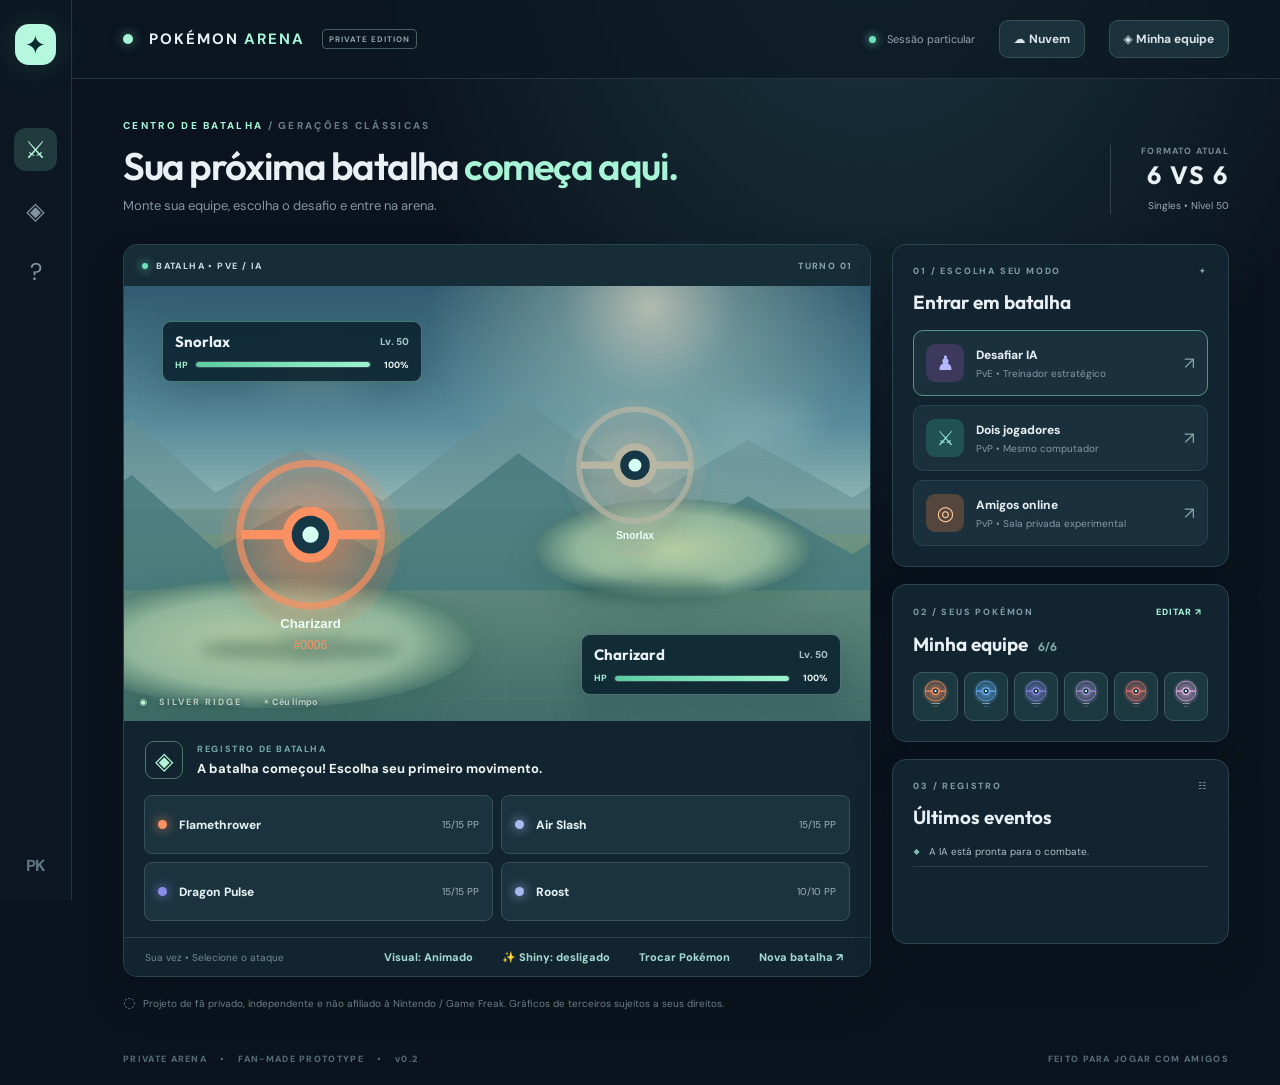
==== commit 92ca34ae: "fix: carregar CSS e JS separados e tornar a arena inicial utilizável" ====
--- a/index.html
+++ b/index.html
@@ -6,412 +6,7 @@
   <meta name="theme-color" content="#0b1721" />
   <meta name="description" content="Arena particular de batalhas Pokémon: PvE e PvP entre amigos, no navegador." />
   <title>Pokémon Arena | Batalhas particulares</title>
-  <style>
-/* Pokémon Arena — protótipo particular independente.
-   Este MVP usa regras próprias simplificadas (NÃO o motor oficial do Showdown).
-   Nenhuma ação de combate depende de uma API remota; imagens usam o CDN do Showdown.
-   PvP via PeerJS utiliza serviço público de sinalização, não é servidor dedicado privado. */
-'use strict';
-
-const TYPE_COLORS={Normal:'#b8b5a3',Fire:'#fb9162',Water:'#69b4ff',Electric:'#f7df65',Grass:'#72d19b',Ice:'#8cdfe1',Fighting:'#eb7775',Poison:'#b58ad8',Ground:'#d8b27a',Flying:'#a6baf0',Psychic:'#fb91bc',Bug:'#a9c86a',Rock:'#c2ab85',Ghost:'#a895d6',Dragon:'#8b8bea',Dark:'#9d8b8d',Steel:'#a5bdce',Fairy:'#ebb1e9'};
-// Efetividades positivas/negativas/imunidades. Tipos não listados são neutros.
-const TYPE_MATCH={Normal:{Rock:.5,Ghost:0,Steel:.5},Fire:{Fire:.5,Water:.5,Grass:2,Ice:2,Bug:2,Rock:.5,Dragon:.5,Steel:2},Water:{Fire:2,Water:.5,Grass:.5,Ground:2,Rock:2,Dragon:.5},Electric:{Water:2,Electric:.5,Grass:.5,Ground:0,Flying:2,Dragon:.5},Grass:{Fire:.5,Water:2,Grass:.5,Poison:.5,Ground:2,Flying:.5,Bug:.5,Rock:2,Dragon:.5,Steel:.5},Ice:{Fire:.5,Water:.5,Grass:2,Ice:.5,Ground:2,Flying:2,Dragon:2,Steel:.5},Fighting:{Normal:2,Ice:2,Poison:.5,Flying:.5,Psychic:.5,Bug:.5,Rock:2,Ghost:0,Dark:2,Steel:2,Fairy:.5},Poison:{Grass:2,Poison:.5,Ground:.5,Rock:.5,Ghost:.5,Steel:0,Fairy:2},Ground:{Fire:2,Electric:2,Grass:.5,Poison:2,Flying:0,Bug:.5,Rock:2,Steel:2},Flying:{Electric:.5,Grass:2,Fighting:2,Bug:2,Rock:.5,Steel:.5},Psychic:{Fighting:2,Poison:2,Psychic:.5,Dark:0,Steel:.5},Bug:{Fire:.5,Grass:2,Fighting:.5,Poison:.5,Flying:.5,Psychic:2,Ghost:.5,Dark:2,Steel:.5,Fairy:.5},Rock:{Fire:2,Ice:2,Fighting:.5,Ground:.5,Flying:2,Bug:2,Steel:.5},Ghost:{Normal:0,Psychic:2,Ghost:2,Dark:.5},Dragon:{Dragon:2,Steel:.5,Fairy:0},Dark:{Fighting:.5,Psychic:2,Ghost:2,Dark:.5,Fairy:.5},Steel:{Fire:.5,Water:.5,Electric:.5,Ice:2,Rock:2,Steel:.5,Fairy:2},Fairy:{Fire:.5,Fighting:2,Poison:.5,Dragon:2,Dark:2,Steel:.5}};
-// Nome -> [tipo, força, categoria física/especial/status, precisão, efeito opcional, prioridade].
-const MOVES={
- 'Flamethrower':['Fire',90,'special',100,'burn10'], 'Fire Blast':['Fire',110,'special',85,'burn10'], 'Flare Blitz':['Fire',120,'physical',100,'recoil'], 'Pyro Ball':['Fire',120,'physical',90,'burn10'], 'Torch Song':['Fire',80,'special',100,'spaboost'], 'Bitter Blade':['Fire',90,'physical',100,'drain'], 'Fiery Dance':['Fire',80,'special',100,'spaboost50'],
- 'Surf':['Water',90,'special',100], 'Hydro Pump':['Water',110,'special',80], 'Waterfall':['Water',80,'physical',100], 'Snipe Shot':['Water',80,'special',100], 'Water Shuriken':['Water',60,'special',100,undefined,1], 'Water Pulse':['Water',60,'special',100],
- 'Thunderbolt':['Electric',90,'special',100,'par10'], 'Thunder':['Electric',110,'special',70,'par30'], 'Volt Switch':['Electric',70,'special',100], 'Overdrive':['Electric',80,'special',100],
- 'Giga Drain':['Grass',75,'special',100,'drain'], 'Leaf Blade':['Grass',90,'physical',100], 'Wood Hammer':['Grass',120,'physical',100,'recoil'], 'Drum Beating':['Grass',80,'physical',100], 'Flower Trick':['Grass',70,'physical',100,'alwayscrit'],
- 'Ice Beam':['Ice',90,'special',100], 'Ice Fang':['Ice',65,'physical',95],
- 'Close Combat':['Fighting',120,'physical',100,'defdrop'], 'Aura Sphere':['Fighting',80,'special',100], 'Drain Punch':['Fighting',75,'physical',100,'drain'], 'Focus Blast':['Fighting',120,'special',70], 'High Jump Kick':['Fighting',130,'physical',90], 'Superpower':['Fighting',120,'physical',100,'atkdrop'],
- 'Sludge Bomb':['Poison',90,'special',100,'poison30'],
- 'Earthquake':['Ground',100,'physical',100], 'Earth Power':['Ground',90,'special',100],
- 'Air Slash':['Flying',75,'special',95], 'Hurricane':['Flying',110,'special',70], 'Brave Bird':['Flying',120,'physical',100,'recoil'], 'Dragon Ascent':['Flying',120,'physical',100,'defdrop'],
- 'Psychic':['Psychic',90,'special',100], 'Psycho Cut':['Psychic',70,'physical',100], 'Zen Headbutt':['Psychic',80,'physical',90],
- 'X-Scissor':['Bug',80,'physical',100], 'Bug Buzz':['Bug',90,'special',100], 'U-turn':['Bug',70,'physical',100],
- 'Stone Edge':['Rock',100,'physical',80], 'Rock Slide':['Rock',75,'physical',90],
- 'Shadow Ball':['Ghost',80,'special',100], 'Shadow Claw':['Ghost',70,'physical',100], 'Shadow Sneak':['Ghost',40,'physical',100,undefined,1], 'Rage Fist':['Ghost',70,'physical',100],
- 'Dragon Pulse':['Dragon',85,'special',100], 'Dragon Claw':['Dragon',80,'physical',100], 'Dragon Darts':['Dragon',100,'physical',100],
- 'Crunch':['Dark',80,'physical',100], 'Dark Pulse':['Dark',80,'special',100], 'Night Daze':['Dark',85,'special',95], 'Night Slash':['Dark',70,'physical',100], 'Knock Off':['Dark',65,'physical',100], 'Foul Play':['Dark',95,'physical',100], 'Sucker Punch':['Dark',70,'physical',100,undefined,1],
- 'Flash Cannon':['Steel',80,'special',100], 'Iron Head':['Steel',80,'physical',100], 'Iron Tail':['Steel',100,'physical',75], 'Meteor Mash':['Steel',90,'physical',90], 'Bullet Punch':['Steel',40,'physical',100,undefined,1], 'Gigaton Hammer':['Steel',160,'physical',100,'gigaton'],
- 'Moonblast':['Fairy',95,'special',100], 'Dazzling Gleam':['Fairy',80,'special',100], 'Play Rough':['Fairy',90,'physical',90],
- 'Tackle':['Normal',40,'physical',100], 'Swift':['Normal',60,'special',100], 'Quick Attack':['Normal',40,'physical',100,undefined,1], 'Extreme Speed':['Normal',80,'physical',100,undefined,2], 'Body Slam':['Normal',85,'physical',100,'par30'], 'Boomburst':['Normal',140,'special',100], 'Rapid Spin':['Normal',50,'physical',100],
- 'Roost':['Flying',0,'status',100,'heal'], 'Recover':['Normal',0,'status',100,'heal'], 'Rest':['Psychic',0,'status',100,'rest'], 'Moonlight':['Fairy',0,'status',100,'heal'], 'Morning Sun':['Normal',0,'status',100,'heal'], 'Slack Off':['Normal',0,'status',100,'heal'], 'Wish':['Normal',0,'status',100,'heal'],
- 'Calm Mind':['Psychic',0,'status',100,'calm'], 'Swords Dance':['Normal',0,'status',100,'swords'], 'Dragon Dance':['Dragon',0,'status',100,'dragon'], 'Bulk Up':['Fighting',0,'status',100,'bulk'], 'Quiver Dance':['Bug',0,'status',100,'quiver'],
- 'Thunder Wave':['Electric',0,'status',90,'par'], 'Will-O-Wisp':['Fire',0,'status',85,'burn'], 'Toxic':['Poison',0,'status',90,'poison'], 'Sleep Powder':['Grass',0,'status',75,'sleep'], 'Hypnosis':['Psychic',0,'status',60,'sleep'], 'Sing':['Normal',0,'status',55,'sleep'], 'Protect':['Normal',0,'status',100,'protect',4], "King's Shield":['Steel',0,'status',100,'protect',4]
-};
-// Catálogo de demonstração: atributos base aproximados aos jogos, nível 50, sem EV/IV/item/ability.
-const ROWS=[
- ['Charizard',6,'Fire/Flying',78,84,78,109,85,100,'Flamethrower','Air Slash','Dragon Pulse','Roost'],
- ['Blastoise',9,'Water',79,83,100,85,105,78,'Surf','Ice Beam','Dark Pulse','Rapid Spin'],
- ['Venusaur',3,'Grass/Poison',80,82,83,100,100,80,'Giga Drain','Sludge Bomb','Sleep Powder','Earth Power'],
- ['Pikachu',25,'Electric',35,55,40,50,50,90,'Thunderbolt','Quick Attack','Iron Tail','Thunder Wave'],
- ['Gengar',94,'Ghost/Poison',60,65,60,130,75,110,'Shadow Ball','Sludge Bomb','Dazzling Gleam','Hypnosis'],
- ['Lucario',448,'Fighting/Steel',70,110,70,115,70,90,'Aura Sphere','Flash Cannon','Extreme Speed','Dark Pulse'],
- ['Dragonite',149,'Dragon/Flying',91,134,95,100,100,80,'Dragon Claw','Hurricane','Earthquake','Roost'],
- ['Garchomp',445,'Dragon/Ground',108,130,95,80,85,102,'Earthquake','Dragon Claw','Stone Edge','Swords Dance'],
- ['Greninja',658,'Water/Dark',72,95,67,103,71,122,'Surf','Dark Pulse','Ice Beam','Water Shuriken'],
- ['Snorlax',143,'Normal',160,110,65,65,110,30,'Body Slam','Earthquake','Crunch','Rest'],
- ['Alakazam',65,'Psychic',55,50,45,135,95,120,'Psychic','Shadow Ball','Focus Blast','Recover'],
- ['Tyranitar',248,'Rock/Dark',100,134,110,95,100,61,'Stone Edge','Crunch','Earthquake','Dragon Dance'],
- ['Scizor',212,'Bug/Steel',70,130,100,55,80,65,'Bullet Punch','X-Scissor','Swords Dance','U-turn'],
- ['Metagross',376,'Steel/Psychic',80,135,130,95,90,70,'Meteor Mash','Zen Headbutt','Bullet Punch','Earthquake'],
- ['Gyarados',130,'Water/Flying',95,125,79,60,100,81,'Waterfall','Crunch','Ice Fang','Dragon Dance'],
- ['Arcanine',59,'Fire',90,110,80,100,80,95,'Flare Blitz','Extreme Speed','Crunch','Morning Sun'],
- ['Sylveon',700,'Fairy',95,65,65,110,130,60,'Moonblast','Quick Attack','Shadow Ball','Calm Mind'],
- ['Umbreon',197,'Dark',95,65,110,60,130,65,'Foul Play','Moonlight','Toxic','Protect'],
- ['Espeon',196,'Psychic',65,65,60,130,95,110,'Psychic','Dazzling Gleam','Shadow Ball','Calm Mind'],
- ['Jolteon',135,'Electric',65,65,60,110,95,130,'Thunderbolt','Shadow Ball','Volt Switch','Thunder Wave'],
- ['Vaporeon',134,'Water',130,65,60,110,95,65,'Surf','Ice Beam','Wish','Protect'],
- ['Glaceon',471,'Ice',65,60,110,130,95,65,'Ice Beam','Shadow Ball','Water Pulse','Protect'],
- ['Leafeon',470,'Grass',65,110,130,60,65,95,'Leaf Blade','X-Scissor','Swords Dance','Quick Attack'],
- ['Flareon',136,'Fire',65,130,60,95,110,65,'Flare Blitz','Quick Attack','Superpower','Will-O-Wisp'],
- ['Mewtwo',150,'Psychic',106,110,90,154,90,130,'Psychic','Aura Sphere','Ice Beam','Recover'],
- ['Rayquaza',384,'Dragon/Flying',105,150,90,150,90,95,'Dragon Ascent','Dragon Claw','Extreme Speed','Flamethrower'],
- ['Ceruledge',937,'Fire/Ghost',75,125,80,60,100,85,'Bitter Blade','Shadow Claw','Swords Dance','Will-O-Wisp'],
- ['Skeledirge',911,'Fire/Ghost',104,75,100,110,75,66,'Torch Song','Shadow Ball','Earth Power','Slack Off'],
- ['Meowscarada',908,'Grass/Dark',76,110,70,81,70,123,'Flower Trick','Knock Off','U-turn','Play Rough'],
- ['Tinkaton',959,'Fairy/Steel',85,75,77,70,105,94,'Gigaton Hammer','Play Rough','Knock Off','Thunder Wave'],
- ['Annihilape',979,'Fighting/Ghost',110,115,80,50,90,90,'Rage Fist','Drain Punch','Bulk Up','Shadow Claw'],
- ['Dragapult',887,'Dragon/Ghost',88,120,75,100,75,142,'Dragon Darts','Shadow Ball','Flamethrower','U-turn'],
- ['Zoroark',571,'Dark',60,105,60,120,60,105,'Night Daze','Flamethrower','Focus Blast','U-turn'],
- ['Bisharp',625,'Dark/Steel',65,125,100,60,70,70,'Night Slash','Iron Head','Sucker Punch','Swords Dance'],
- ['Corviknight',823,'Flying/Steel',98,87,105,53,85,67,'Brave Bird','Iron Head','Roost','U-turn'],
- ['Mimikyu',778,'Ghost/Fairy',55,90,80,50,105,96,'Play Rough','Shadow Claw','Shadow Sneak','Swords Dance'],
- ['Rillaboom',812,'Grass',100,125,90,60,70,85,'Drum Beating','Wood Hammer','Knock Off','U-turn'],
- ['Cinderace',815,'Fire',80,116,75,65,75,119,'Pyro Ball','High Jump Kick','U-turn','Sucker Punch'],
- ['Inteleon',818,'Water',70,85,65,125,65,120,'Snipe Shot','Ice Beam','Dark Pulse','U-turn'],
- ['Aegislash',681,'Steel/Ghost',60,50,140,50,140,60,'Shadow Ball','Flash Cannon',"King's Shield",'Shadow Sneak'],
- ['Toxtricity',849,'Electric/Poison',75,98,70,114,70,75,'Overdrive','Sludge Bomb','Boomburst','Volt Switch'],
- ['Volcarona',637,'Bug/Fire',85,60,65,135,105,100,'Fiery Dance','Bug Buzz','Giga Drain','Quiver Dance'],
- ['Lapras',131,'Water/Ice',130,85,80,85,95,60,'Surf','Ice Beam','Thunderbolt','Sing'],
- ['Gardevoir',282,'Psychic/Fairy',68,65,65,125,115,80,'Moonblast','Psychic','Shadow Ball','Calm Mind'],
- ['Gallade',475,'Psychic/Fighting',68,125,65,65,115,80,'Psycho Cut','Close Combat','Leaf Blade','Swords Dance'],
- ['Excadrill',530,'Ground/Steel',110,135,60,50,65,88,'Earthquake','Iron Head','Rock Slide','Swords Dance']
-];
-const DEX=ROWS.map(([name,id,types,hp,atk,def,spa,spd,spe,...moves])=>({name,id,slug:name.toLowerCase().replace(/[^a-z0-9]+/g,''),types:types.split('/'),hp,atk,def,spa,spd,spe,moves}));
-const LOOKUP=new Map(DEX.map(p=>[p.id,p]));
-function restoreExtraDex(){try{const cached=JSON.parse(localStorage.getItem('arena-extra-dex')||'[]');if(!Array.isArray(cached))return;for(const p of cached.slice(0,2200)){if(!Number.isInteger(p.id)||!Array.isArray(p.moves)||p.moves.length!==4||p.moves.some(m=>!MOVES[m])||LOOKUP.has(p.id))continue;DEX.push(p);LOOKUP.set(p.id,p);}}catch{}}
-function saveExtraDex(){try{localStorage.setItem('arena-extra-dex',JSON.stringify(DEX.slice(ROWS.length)));}catch{}}
-restoreExtraDex();
-const DEFAULT_TEAM=[6,658,445,94,448,700];
-const el=id=>document.getElementById(id);
-const $=id=>el(id);
-let selectedTeam=loadTeam(),game=null,mode='none',viewSide=0,queue=[null,null],processing=false,editingTeam=[...selectedTeam];
-let network={peer:null,conn:null,role:null,room:null};
-let sound=false,feed=[];
-function loadTeam(){try{const arr=JSON.parse(localStorage.getItem('arena-team')||'null');if(Array.isArray(arr)&&arr.length===6&&arr.every(x=>LOOKUP.has(x))&&new Set(arr).size===6)return arr;}catch{}return [...DEFAULT_TEAM];}
-function saveTeam(){selectedTeam=[...editingTeam];try{localStorage.setItem('arena-team',JSON.stringify(selectedTeam));}catch{}renderTeam();closeModal();void cloudSaveTeam();}
-const sleep=ms=>new Promise(r=>setTimeout(r,ms));
-const pct=p=>Math.max(0,Math.min(100,Math.round(p.hp/p.maxHp*100)));
-const anyAlive=s=>s.team.some(p=>p.hp>0);
-const active=s=>s.team[s.active];
-function makePoke(id){const p=LOOKUP.get(id);const maxHp=Math.floor((2*p.hp+31+0)*50/100)+50+10;return {...p,maxHp,hp:maxHp,status:null,sleep:0,stages:{atk:0,def:0,spa:0,spd:0,spe:0},protect:false,lastMove:null,pps:p.moves.map(m=>MOVES[m]?.[2]==='status'?10:15)};}
-function side(name,ids){return {name,active:0,team:ids.map(makePoke)};}
-function randomTeam(exclude=[]){const pool=DEX.map(p=>p.id).filter(id=>!exclude.includes(id));for(let i=pool.length-1;i>0;i--){const j=Math.floor(Math.random()*(i+1));[pool[i],pool[j]]=[pool[j],pool[i]];}return pool.slice(0,6);}
-function newGame(kind='pve',guestTeam=null){if(kind==='online-host'&&!guestTeam)return;mode=kind;viewSide=0;queue=[null,null];processing=false;feed=[];game={turn:1,finished:false,winner:null,side:[side('Você',selectedTeam),side(kind==='pve'?'Treinador IA':kind==='local'?'Jogador 2':'Convidado',guestTeam||randomTeam(selectedTeam))],message:'A batalha começou! Escolha seu primeiro movimento.'};if(kind==='local'){game.side[0].name='Jogador 1';}elsFeed();render();if(kind==='pve')addFeed('A IA está pronta para o combate.');}
-function stage(stat){return stat>=0?(2+stat)/2:2/(2-stat);}
-function mult(moveType,defender){return defender.types.reduce((m,t)=>m*(TYPE_MATCH[moveType]?.[t]??1),1);}
-function expected(m,a,d){const [t,power,category,,eff]=MOVES[m];if(category==='status')return eff==='heal'&&a.hp/a.maxHp<.7?90:eff==='swords'||eff==='calm'?38:eff==='par'||eff==='burn'||eff==='sleep'?32:8;const type=mult(t,d);if(!type)return 0;const atk=category==='special'?a.spa:a.atk;const def=category==='special'?d.spd:d.def;return power*atk/def*(a.types.includes(t)?1.5:1)*type;}
-function pickAI(){const a=active(game.side[1]),d=active(game.side[0]);let choices=a.moves.map((m,i)=>({m,i,v:expected(m,a,d)+(Math.random()*12)})).filter(x=>a.pps[x.i]>0);choices.sort((a,b)=>b.v-a.v);if(!choices.length)return{kind:'move',idx:0};const best=choices[0];if((a.hp/a.maxHp<.22||Math.max(...choices.map(x=>x.v))<36)&&game.side[1].team.some((p,i)=>i!==game.side[1].active&&p.hp>0)){const opts=game.side[1].team.map((p,i)=>({p,i,v:p.hp>0&&i!==game.side[1].active?Math.max(...p.moves.map(m=>expected(m,p,d))):0})).sort((a,b)=>b.v-a.v);if(opts[0]&&opts[0].v>best.v*1.6)return {kind:'switch',idx:opts[0].i};}return{kind:'move',idx:best.i};}
-function pushEvent(events,message,meta={}){events.push({message,meta,game:structuredClone(game)});}
-function damage(a,d,m,critical){const [t,power,category]=MOVES[m];const attack=(category==='physical'?a.atk*stage(a.stages.atk):a.spa*stage(a.stages.spa));const defense=Math.max(1,category==='physical'?d.def*stage(d.stages.def):d.spd*stage(d.stages.spd));let value=Math.floor((Math.floor((22*power*attack/defense)/50)+2)*(a.types.includes(t)?1.5:1)*mult(t,d)*(critical?1.5:1)*(.85+Math.random()*.15)*(a.status==='brn'&&category==='physical'?.5:1));return Math.max(1,value);}
-const STATUS_NAME={par:'PAR',brn:'BRN',psn:'PSN',slp:'SLP'};
-function applyStatus(d,status,events){if(d.status)return false;if(status==='par'&&d.types.includes('Electric'))return false;if(status==='brn'&&d.types.includes('Fire'))return false;if(status==='psn'&&(d.types.includes('Poison')||d.types.includes('Steel')))return false;d.status=status;if(status==='slp')d.sleep=1+Math.floor(Math.random()*3);pushEvent(events,`${d.name} recebeu o estado ${STATUS_NAME[status]}!`,{type:'status'});return true;}
-function useMove(who,idx,events){const own=game.side[who],opp=game.side[1-who],a=active(own),d=active(opp);if(a.hp<=0)return;if(a.status==='slp'){a.sleep--;if(a.sleep>0){pushEvent(events,`${a.name} está dormindo!`);return;}a.status=null;pushEvent(events,`${a.name} acordou!`);}if(a.status==='par'&&Math.random()<.25){pushEvent(events,`${a.name} está paralisado e não conseguiu atacar!`);return;}
- let m=a.moves[idx];if(!m||!MOVES[m]||a.pps[idx]<=0){const fallback=a.pps.findIndex(pp=>pp>0);if(fallback<0){a.hp=Math.max(0,a.hp-12);d.hp=Math.max(0,d.hp-12);pushEvent(events,`${a.name} usou Struggle!`,{who,target:1-who,type:'Normal',attack:true});return;}idx=fallback;m=a.moves[idx];}
- a.pps[idx]--;const [type,power,category,accuracy,effect]=MOVES[m];a.lastMove=m;
- const exempt=category==='status'&&['heal','rest','calm','swords','dragon','bulk','quiver','protect'].includes(effect);
- if(!exempt&&Math.random()*100>=accuracy){pushEvent(events,`${a.name} usou ${m}, mas errou!`,{who,type,attack:true,miss:true,target:1-who});return;}
- if(category==='status'){
-  if(effect==='heal'){const heal=Math.min(a.maxHp-a.hp,Math.floor(a.maxHp*.5));a.hp+=heal;pushEvent(events,`${a.name} usou ${m} e recuperou ${heal} HP.`,{who,type:'Grass',heal:true});}
-  else if(effect==='rest'){a.hp=a.maxHp;a.status='slp';a.sleep=2;pushEvent(events,`${a.name} descansou e restaurou seu HP!`,{who,type:'Psychic',heal:true});}
-  else if(effect==='protect'){a.protect=true;pushEvent(events,`${a.name} se protegeu!`,{who,type,shield:true});}
-  else if(['swords','calm','dragon','bulk','quiver'].includes(effect)){const changes={swords:{atk:2},calm:{spa:1,spd:1},dragon:{atk:1,spe:1},bulk:{atk:1,def:1},quiver:{spa:1,spd:1,spe:1}}[effect];Object.entries(changes).forEach(([s,v])=>a.stages[s]=Math.min(6,a.stages[s]+v));pushEvent(events,`${a.name} usou ${m}! Seus atributos aumentaram.`,{who,type,boost:true});}
-  else{const status={par:'par',burn:'brn',poison:'psn',sleep:'slp'}[effect];if(!applyStatus(d,status,events))pushEvent(events,`${m} não teve efeito em ${d.name}.`);else events[events.length-1].meta={who,type,attack:true,target:1-who};}
-  return;
- }
- if(d.protect){pushEvent(events,`${a.name} usou ${m}, mas ${d.name} estava protegido!`,{who,type,attack:true,target:1-who});return;}
- const eff=mult(type,d);if(eff===0){pushEvent(events,`${a.name} usou ${m}, mas não afetou ${d.name}.`,{who,type,attack:true,target:1-who});return;}
- const crit=effect==='alwayscrit'||Math.random()<.0625;
- const hit=damage(a,d,m,crit);d.hp=Math.max(0,d.hp-hit);
- let suffix=eff>=2?' • Super efetivo!':eff<1?' • Pouco efetivo.':'';if(crit)suffix+=' • Acerto crítico!';
- pushEvent(events,`${a.name} usou ${m}! ${d.name} perdeu ${hit} HP.${suffix}`,{who,target:1-who,type,attack:true,effectiveness:eff,crit,move:m});
- if(effect==='drain'){const heal=Math.min(a.maxHp-a.hp,Math.floor(hit/2));a.hp+=heal;if(heal)pushEvent(events,`${a.name} recuperou ${heal} HP!`,{who,type:'Grass',heal:true});}
- if(effect==='recoil'){const recoil=Math.max(1,Math.floor(hit/3));a.hp=Math.max(0,a.hp-recoil);pushEvent(events,`${a.name} sofreu ${recoil} de recuo!`,{who,type:'Normal',hurt:true,target:who});}
- if(effect==='defdrop')a.stages.def=Math.max(-6,a.stages.def-1);
- if(effect==='atkdrop')a.stages.atk=Math.max(-6,a.stages.atk-1);
- if((effect==='par10'&&Math.random()<.1)||(effect==='par30'&&Math.random()<.3))applyStatus(d,'par',events);
- if(effect==='burn10'&&Math.random()<.1)applyStatus(d,'brn',events);
- if(effect==='poison30'&&Math.random()<.3)applyStatus(d,'psn',events);
- if(effect==='spaboost'||(effect==='spaboost50'&&Math.random()<.5)){a.stages.spa=Math.min(6,a.stages.spa+1);pushEvent(events,`O Ataque Especial de ${a.name} aumentou!`,{who,boost:true,type});}
- }
-function doSwitch(who,idx,events){const s=game.side[who],from=active(s);if(!s.team[idx]||s.team[idx].hp<=0||idx===s.active)return;s.active=idx;pushEvent(events,`${s.name} recolheu ${from.name} e enviou ${active(s).name}!`,{who,type:'switch',switch:true});}
-function chooseNext(who,events){const s=game.side[who];if(active(s).hp>0)return;if(!anyAlive(s))return;const idx=s.team.findIndex(p=>p.hp>0);s.active=idx;pushEvent(events,`${s.name} enviou ${active(s).name} para continuar!`,{who,switch:true,type:'switch'});}
-function settleFaint(events){for(let who=0;who<2;who++){const p=active(game.side[who]);if(p.hp<=0)pushEvent(events,`${p.name} desmaiou!`,{who,type:'faint',target:who});}
- for(let who=0;who<2;who++)chooseNext(who,events);
- if(!anyAlive(game.side[0])||!anyAlive(game.side[1])){game.finished=true;game.winner=anyAlive(game.side[0])?0:anyAlive(game.side[1])?1:-1;pushEvent(events,game.winner<0?'Empate!':`${game.side[game.winner].name} venceu a batalha!`,{end:true});}}
-function settleTurn(){const events=[],choices=[...queue],acts=[],turnStarters=game.side.map(s=>s.active);for(const p of game.side)active(p).protect=false;
- for(let who=0;who<2;who++){const c=choices[who];if(!c)continue;const poke=active(game.side[who]);let pr=c.kind==='switch'?6:MOVES[poke.moves[c.idx]]?.[5]||0;let spe=poke.spe*stage(poke.stages.spe)*(poke.status==='par'?.5:1);acts.push({who,c,pr,spe,tie:Math.random()});}
- acts.sort((a,b)=>b.pr-a.pr||b.spe-a.spe||b.tie-a.tie);
- for(const ac of acts){if(game.finished)break;const s=game.side[ac.who];if(!anyAlive(s)||!anyAlive(game.side[1-ac.who]))break;if(ac.c.kind==='switch'){doSwitch(ac.who,ac.c.idx,events);}else{if(active(s).hp<=0||s.active!==turnStarters[ac.who])continue;useMove(ac.who,ac.c.idx,events);}if(active(s).hp<=0||active(game.side[1-ac.who]).hp<=0){settleFaint(events);if(game.finished)break;}}
- if(!game.finished){for(let who=0;who<2;who++){const p=active(game.side[who]);if(p.hp>0&&(p.status==='brn'||p.status==='psn')){const d=Math.max(1,Math.floor(p.maxHp/8));p.hp=Math.max(0,p.hp-d);pushEvent(events,`${p.name} sofreu ${d} HP por ${p.status==='brn'?'queimadura':'veneno'}!`,{who,type:'status',target:who,hurt:true});}}
- if(game.side.some(s=>active(s).hp===0))settleFaint(events);
- }
- if(!game.finished){game.turn++;pushEvent(events,`Turno ${game.turn}. Escolha seu próximo movimento.`,{turn:true});}
- queue=[null,null];return events;
-}
-async function runTurn(){if(processing||!queue[0]||!queue[1]||!game||game.finished)return;processing=true;const before=structuredClone(game);const events=settleTurn();game=before;render();for(const ev of events){if(mode.startsWith('online')&&network.role==='host'&&network.conn?.open){network.conn.send({type:'event',event:ev});}if(ev.meta?.attack)await animateHit(ev.meta);else if(ev.meta?.switch)await sleep(160);game=ev.game;game.message=ev.message;addFeed(ev.message);if(ev.meta?.end)void cloudSaveBattle();render();await sleep(ev.meta?.attack?320:ev.meta?.end?550:210);}processing=false;if(mode==='local'&&!game.finished)viewSide=0;render();if(mode==='online-host'&&network.conn?.open)network.conn.send({type:'sync',game});}
-function canAct(who){return game&&!game.finished&&!processing&&!queue[who]&&anyAlive(game.side[who]);}
-function doAction(c){if(!game||game.finished||processing)return;const who=viewSide;
- if(mode==='online-guest'){if(!network.conn?.open)return showMessage('Conexão indisponível.');network.conn.send({type:'action',choice:c});showMessage('Sua escolha foi enviada. Aguardando o adversário...');disableMoves();return;}
- if(!canAct(who))return;
- if(c.kind==='switch'&&(c.idx===game.side[who].active||game.side[who].team[c.idx]?.hp<=0))return;
- queue[who]=c;closeModal();if(mode==='pve'){queue[1]=pickAI();void runTurn();}
- else if(mode==='local'){if(queue[0]&&!queue[1]){viewSide=1;showMessage('Jogador 2: escolha sua ação.');render();}else if(queue[0]&&queue[1]){viewSide=0;void runTurn();}}
- else if(mode==='online-host'){if(queue[0]&&queue[1])void runTurn();else{showMessage('Aguardando a escolha do convidado...');renderActions();}}
-}
-function formatStatus(p){return p.status?`<span class="status-tag">${STATUS_NAME[p.status]}</span>`:'';}
-// Visual assets are loaded on demand, not redistributed in this repository.
-// Sources: Showdown CDN + PokeAPI sprites (showdown GIF, Gen V animated, Home & official artwork PNG).
-const SPRITE_CDN='https://play.pokemonshowdown.com/sprites/';
-const POKE_SPRITES='https://raw.githubusercontent.com/PokeAPI/sprites/master/sprites/pokemon/';
-let spriteStyle='animated',shinySprites=false;
-const spriteCache=new Map();
-const spriteMissing=new Set();
-function spriteSlug(p){return String(p.slug||p.name||'').toLowerCase().replace(/[^a-z0-9]/g,'');}
-function staticUrl(p,back=false){return `${POKE_SPRITES}${back?'back/':''}${p.id}.png`;}
-function spriteCandidates(p,back=false,shiny=shinySprites,style=spriteStyle){
- const id=Number(p.id),slug=spriteSlug(p),arr=[];
- const add=url=>{if(!arr.includes(url))arr.push(url);};
- const pk=(path)=>POKE_SPRITES+path;
- const pokeShow=pk('other/showdown/'+(back?'back/':'')+(shiny?'shiny/':'')+id+'.gif');
- const smogon=SPRITE_CDN+(back?(shiny?'ani-back-shiny/':'ani-back/'):(shiny?'ani-shiny/':'ani/'))+slug+'.gif';
- const gen5=pk('versions/generation-v/black-white/animated/'+(back?'back/':'')+(shiny?'shiny/':'')+id+'.gif');
- const png=pk((back?'back/':'')+(shiny?'shiny/':'')+id+'.png');
- const home=pk('other/home/'+(shiny?'shiny/':'')+id+'.png');
- const artwork=pk('other/official-artwork/'+(shiny?'shiny/':'')+id+'.png');
- if(style==='hd'){
-  if(back)add(png); // official artwork/HOME do not supply correct back views
-  add(home);add(artwork);add(pokeShow);add(smogon);
- }else if(style==='pixel'){
-  add(gen5);add(pokeShow);add(smogon);add(png);
- }else{
-  add(smogon);add(pokeShow);add(gen5);add(png);
- }
- // Shiny art can be missing for some Pokémon/forms. Fall back to normal art only after all shiny options.
- if(shiny){
-  add(pk('other/showdown/'+(back?'back/':'')+id+'.gif'));
-  add(SPRITE_CDN+(back?'ani-back/':'ani/')+slug+'.gif');
-  add(pk((back?'back/':'')+id+'.png'));
- }
- if(!back){add(home);add(artwork);}
- else {add(pk('back/'+id+'.png'));add(pk('other/home/'+id+'.png'));}
- return arr;
-}
-function fallbackSpriteUrl(p){
- const c=TYPE_COLORS[p.types[0]]||'#a9ead6';const name=String(p.name).replace(/[&<>"]/g,'').slice(0,45);
- const svg=`<svg xmlns="http://www.w3.org/2000/svg" width="240" height="240" viewBox="0 0 240 240"><defs><radialGradient id="a"><stop stop-color="${c}" stop-opacity=".67"/><stop offset="1" stop-color="${c}" stop-opacity=".10"/></radialGradient></defs><circle cx="120" cy="105" r="89" fill="url(#a)"/><circle cx="120" cy="99" r="70" stroke="${c}" stroke-opacity=".7" stroke-width="7" fill="none"/><path d="M52 99h136" stroke="${c}" stroke-width="9"/><circle cx="120" cy="99" r="23" fill="#163846" stroke="${c}" stroke-width="9"/><circle cx="120" cy="99" r="8" fill="#d5fff1"/><text x="120" y="191" fill="#e8fffa" font-family="Arial,sans-serif" font-weight="bold" font-size="13" text-anchor="middle">${name}</text><text x="120" y="211" fill="${c}" font-family="Arial,sans-serif" font-size="12" text-anchor="middle">#${String(p.id).padStart(4,'0')}</text></svg>`;
- return 'data:image/svg+xml;charset=utf-8,'+encodeURIComponent(svg);
-}
-function setSprite(img,p,back=false,small=false){
- if(!img||!p)return;
- const style=small?'thumb':spriteStyle;
- const key=[p.id,spriteSlug(p),back,shinySprites,style].join('|');
- if(img.dataset.spriteKey===key)return;
- img.dataset.spriteKey=key;
- img.alt=(back?'Costas de ':'')+p.name+(shinySprites?' shiny':'');
- img.src=fallbackSpriteUrl(p);
- const candidates=small?[
-   POKE_SPRITES+'other/home/'+(shinySprites?'shiny/':'')+p.id+'.png',
-   POKE_SPRITES+'other/official-artwork/'+(shinySprites?'shiny/':'')+p.id+'.png',
-   staticUrl(p)
- ]:spriteCandidates(p,back);
- const remembered=spriteCache.get(key);
- const list=remembered?[remembered,...candidates.filter(x=>x!==remembered)]:candidates;
- let next=0;
- const attempt=()=>{
-  if(img.dataset.spriteKey!==key)return;
-  while(next<list.length && spriteMissing.has(list[next]))next++;
-  if(next>=list.length)return;
-  const url=list[next++];const test=new Image();
-  test.onload=()=>{if(img.dataset.spriteKey===key){spriteCache.set(key,url);img.src=url;}};
-  test.onerror=()=>{spriteMissing.add(url);if(img.dataset.spriteKey===key)attempt();};
-  test.src=url;
- };
- attempt();
-}
-function fallbackThumb(img,p){setSprite(img,p,false,true);}
-function updateSpriteControls(){
- const a=$('spriteStyle'),b=$('shinyToggle');
- if(a)a.textContent='Visual: '+({animated:'Animado',pixel:'Gen 5',hd:'HD'}[spriteStyle]);
- if(b)b.textContent='✨ Shiny: '+(shinySprites?'ligado':'desligado');
-}
-function cycleSpriteStyle(){spriteStyle=({animated:'pixel',pixel:'hd',hd:'animated'})[spriteStyle];
- for(const id of ['playerSprite','opponentSprite']) $(id).dataset.spriteKey='';
- render();updateSpriteControls();}
-function toggleShinySprites(){shinySprites=!shinySprites;
- for(const id of ['playerSprite','opponentSprite']) $(id).dataset.spriteKey='';
- lastTeamRender='';render();updateSpriteControls();}
-function displayInfo(prefix,p){$(prefix+'Name').textContent=p.name;$(prefix+'Level').textContent='Lv. 50';const amount=pct(p),fill=$(prefix+'Hp');fill.style.width=amount+'%';fill.className='meter-fill'+(amount<22?' danger':amount<50?' warning':'');$(prefix+'Pct').textContent=amount+'%';$(prefix+'Status').innerHTML=formatStatus(p);}
-function render(){renderTeam();if(!game)return;const own=active(game.side[viewSide]),opp=active(game.side[1-viewSide]);displayInfo('player',own);displayInfo('opponent',opp);setSprite($('playerSprite'),own,true);setSprite($('opponentSprite'),opp,false);$('battleHeading').textContent='BATALHA • '+(mode==='pve'?'PVE / IA':mode==='local'?'PVP LOCAL':'PVP ONLINE');$('turnLabel').textContent='TURNO '+String(game.turn).padStart(2,'0');$('battleMessage').textContent=game.message||'Escolha sua ação.';$('resetBattle').disabled=mode.startsWith('online')||mode==='none';$('switchButton').disabled=!canAct(viewSide)||mode==='online-guest'&&!network.conn?.open;$('actionHint').textContent=game.finished?'Batalha concluída':mode==='local'?game.side[viewSide].name+' • Escolha uma ação':mode.startsWith('online')?'Sala entre amigos':'Sua vez • Selecione o ataque';renderActions();}
-function showMessage(msg){if(game)game.message=msg;$('battleMessage').textContent=msg;}
-function renderActions(){const target=$('battleActions');if(!game)return;const p=active(game.side[viewSide]);if(game.finished){const win=game.winner===viewSide;target.innerHTML=`<div class="result-message"><strong>${game.winner===-1?'Empate!':win?'🏆 Vitória!':'Fim da batalha'}</strong><small>${win?'Sua equipe venceu a batalha!':'Você pode tentar novamente.'}</small></div>`;return;}
- if(processing||queue[viewSide]){target.innerHTML='<div class="placeholder-actions">◷ Aguardando o próximo turno...</div>';return;}
- target.innerHTML=p.moves.map((name,i)=>{const m=MOVES[name],type=m[0],pp=p.pps[i];return `<button class="move-btn" data-move="${i}" ${pp<=0?'disabled':''} title="${m[2]==='status'?'Movimento de suporte':'Poder '+m[1]+' • Precisão '+m[3]+'%'}"><span class="type-bubble" style="--type-color:${TYPE_COLORS[type]}"></span><span class="move-label">${escapeHTML(name)}</span><span class="move-detail">${pp}/${MOVES[name]?.[2]==='status'?10:15} PP</span></button>`;}).join('');
- target.querySelectorAll('[data-move]').forEach(b=>b.addEventListener('click',()=>doAction({kind:'move',idx:+b.dataset.move})));}
-function disableMoves(){$('battleActions').querySelectorAll('button').forEach(b=>b.disabled=true);}
-function addFeed(s){feed.unshift(s);feed=feed.slice(0,35);elsFeed();}
-function elsFeed(){$('eventFeed').innerHTML=feed.length?feed.slice(0,8).map(x=>`<div class="feed-entry">${escapeHTML(x)}</div>`).join(''):'<p class="feed-empty">Os turnos aparecerão aqui quando a batalha começar.</p>';}
-let lastTeamRender='';
-function renderTeam(){
- $('teamCount').textContent=selectedTeam.length+'/6';
- const key=selectedTeam.join(',')+'|'+shinySprites;if(key===lastTeamRender)return;lastTeamRender=key;
- $('teamPreview').innerHTML=selectedTeam.map(id=>{const p=LOOKUP.get(id);return `<button title="${escapeHTML(p.name)} — editar equipe" data-poke="${id}"><img alt="${escapeHTML(p.name)}" loading="lazy"></button>`;}).join('');
- $('teamPreview').querySelectorAll('button').forEach(b=>{b.addEventListener('click',openTeamModal);fallbackThumb(b.querySelector('img'),LOOKUP.get(+b.dataset.poke));});
-}
-function escapeHTML(s){return String(s).replace(/[&<>"']/g,c=>({'&':'&amp;','<':'&lt;','>':'&gt;','"':'&quot;',"'":'&#39;'}[c]));}
-function showModal(title,html){$('modalTitle').textContent=title;$('modalContent').innerHTML=html;$('modalBackdrop').classList.remove('hidden');}
-function closeModal(){$('modalBackdrop').classList.add('hidden');}
-let nationalDexIndex=[],dexIndexPromise=null;
-async function loadNationalDexIndex(){
- if(nationalDexIndex.length)return nationalDexIndex;
- if(dexIndexPromise)return dexIndexPromise;
- dexIndexPromise=(async()=>{
-  const resp=await fetch('https://pokeapi.co/api/v2/pokemon?limit=2000',{signal:AbortSignal.timeout(15000)});
-  if(!resp.ok)throw new Error('PokéAPI indisponível');
-  const data=await resp.json();
-  nationalDexIndex=(data.results||[]).map(x=>({name:x.name,id:Number(x.url.match(/\/pokemon\/(\d+)\//)?.[1])}))
-   .filter(x=>Number.isInteger(x.id)&&/^[a-z0-9-]{1,50}$/.test(x.name));
-  if($('monPicker'))paintPicker();
-  return nationalDexIndex;
- })().catch(err=>{dexIndexPromise=null;console.warn('Catálogo nacional indisponível:',err.message);return []});
- return dexIndexPromise;
-}
-function openTeamModal(){editingTeam=[...selectedTeam];showModal('Monte sua equipe',`<div class="modal-copy">Escolha exatamente seis Pokémon. São <strong>${DEX.length} Pokémon prontos</strong> e um catálogo nacional pesquisável pela PokéAPI (internet necessária para carregar novas espécies). A equipe fica salva neste navegador.</div><div class="search-area"><input id="monSearch" placeholder="Pesquisar Pokémon..." aria-label="Pesquisar Pokémon"></div><div class="api-import"><input class="room-input" id="apiPokemon" placeholder="Qualquer Pokémon pelo nome em inglês ou número..."><button id="loadPokemon" class="secondary-btn">Buscar na PokéAPI</button></div><div class="api-feedback" id="apiFeedback">Não está na lista? Busque pela PokéAPI para adicionar outras espécies (requer internet).</div><div class="squad-picker" id="monPicker"></div><div class="selected-list" id="selectedList"></div><div class="modal-actions"><button id="cancelTeam" class="secondary-btn">Cancelar</button><button id="saveTeam" class="primary-btn">Salvar equipe (6/6)</button></div>`);$('monSearch').addEventListener('input',paintPicker);$('loadPokemon').onclick=fetchCustomPokemon;$('apiPokemon').onkeydown=e=>{if(e.key==='Enter')void fetchCustomPokemon();};$('cancelTeam').onclick=closeModal;$('saveTeam').onclick=()=>{if(editingTeam.length===6)saveTeam();};paintPicker();void loadNationalDexIndex();}
-async function fetchCustomPokemon(queryOverride=null){const input=$('apiPokemon'),status=$('apiFeedback');const query=String(queryOverride||input.value).trim().toLowerCase().replace(/\s+/g,'-');if(!/^[a-z0-9-]{1,40}$/.test(query)){status.textContent='Digite um nome inglês ou número válido.';return;}const button=$('loadPokemon');button.disabled=true;status.textContent='Consultando a PokéAPI...';try{const response=await fetch('https://pokeapi.co/api/v2/pokemon/'+encodeURIComponent(query),{signal:AbortSignal.timeout(10000)});if(!response.ok)throw new Error('Pokémon não encontrado. Confira nome ou número.');const data=await response.json();let p=LOOKUP.get(data.id);if(!p){const stat=k=>data.stats.find(s=>s.stat.name===k)?.base_stat||70;const moveIds=new Set(data.moves.map(m=>m.move.name.replace(/[^a-z0-9]/g,'')));const attacks=Object.keys(MOVES).filter(m=>moveIds.has(m.toLowerCase().replace(/[^a-z0-9]/g,'')));attacks.sort((a,b)=>(MOVES[b][1]||0)-(MOVES[a][1]||0));const chosen=[];for(const m of attacks){if(chosen.length===4)break;if(!chosen.some(x=>MOVES[x][0]===MOVES[m][0]&&MOVES[x][2]===MOVES[m][2]))chosen.push(m);}for(const m of attacks){if(chosen.length===4)break;if(!chosen.includes(m))chosen.push(m);}for(const m of ['Tackle','Swift','Protect','Rest']){if(chosen.length===4)break;if(!chosen.includes(m))chosen.push(m);}p={id:data.id,name:data.name.split('-').map(x=>x[0].toUpperCase()+x.slice(1)).join(' '),slug:data.name,types:data.types.map(t=>t.type.name[0].toUpperCase()+t.type.name.slice(1)),hp:stat('hp'),atk:stat('attack'),def:stat('defense'),spa:stat('special-attack'),spd:stat('special-defense'),spe:stat('speed'),moves:chosen.slice(0,4)};DEX.push(p);LOOKUP.set(p.id,p);saveExtraDex();}if(!editingTeam.includes(p.id)&&editingTeam.length<6)editingTeam.push(p.id);$('monSearch').value=p.name;paintPicker();status.textContent=p.name+' carregado. Use a lista para incluí-lo na equipe.';}catch(err){status.textContent='Não foi possível carregar: '+err.message;}finally{button.disabled=false;}}
-function paintPicker(){
- if(!$('monPicker'))return;
- const q=$('monSearch')?.value?.toLowerCase().trim()||'';
- const arr=DEX.filter(p=>p.name.toLowerCase().includes(q)).slice(0,70);
- const loadedIds=new Set(DEX.map(x=>x.id));
- const suggestions=q.length>=2?nationalDexIndex.filter(p=>!loadedIds.has(p.id)&&p.name.includes(q)).slice(0,24):[];
- const loaded=arr.map(p=>`<button class="pick-mon ${editingTeam.includes(p.id)?'selected':''}" data-id="${p.id}"><span class="pick-check">${editingTeam.includes(p.id)?'✓':''}</span><img alt="" loading="lazy"><strong>${escapeHTML(p.name)}</strong><small>${escapeHTML(p.types.join(' / '))}</small></button>`).join('');
- const more=suggestions.map(p=>`<button class="pick-mon" data-import="${p.name}" title="Buscar informações na PokéAPI"><span class="pick-check">+</span><img alt="" loading="lazy"><strong>${p.name.replace(/-/g,' ')}</strong><small>Carregar dados</small></button>`).join('');
- $('monPicker').innerHTML=loaded+more;
- $('monPicker').querySelectorAll('[data-id]').forEach(b=>{fallbackThumb(b.querySelector('img'),LOOKUP.get(+b.dataset.id));b.onclick=()=>{const id=+b.dataset.id;if(editingTeam.includes(id)){editingTeam=editingTeam.filter(x=>x!==id);}else if(editingTeam.length<6)editingTeam.push(id);paintPicker();};});
- $('monPicker').querySelectorAll('[data-import]').forEach(b=>{const name=b.dataset.import,p=nationalDexIndex.find(x=>x.name===name);if(p)fallbackThumb(b.querySelector('img'),{...p,types:['Normal']});b.onclick=()=>void fetchCustomPokemon(name);});
- $('selectedList').innerHTML=editingTeam.map(id=>`<span class="selected-chip">${escapeHTML(LOOKUP.get(id).name)}</span>`).join('');
- $('saveTeam').textContent=`Salvar equipe (${editingTeam.length}/6)`;$('saveTeam').disabled=editingTeam.length!==6;
-}
-function openSwitchModal(){if(!game||game.finished||processing||queue[viewSide])return;const s=game.side[viewSide];showModal('Trocar Pokémon',`<div class="modal-copy">Escolha um Pokémon saudável para entrar na batalha. A troca consome a sua ação do turno.</div><div class="switch-grid">${s.team.map((p,i)=>`<button class="switch-mon" data-switch="${i}" ${(i===s.active||p.hp<=0)?'disabled':''}><img alt=""><strong>${p.name}</strong><small>${p.hp>0?pct(p)+'% HP':'Desmaiado'}</small></button>`).join('')}</div>`);$('modalContent').querySelectorAll('[data-switch]').forEach(b=>{fallbackThumb(b.querySelector('img'),s.team[+b.dataset.switch]);b.onclick=()=>doAction({kind:'switch',idx:+b.dataset.switch});});}
-async function animateHit(meta){const wrap=$('effects');const target=meta.target===viewSide?$('playerSprite'):$('opponentSprite');const attacker=meta.who===viewSide?$('playerSprite'):$('opponentSprite');if(!meta.miss){attacker.classList.add('attack-lunge');setTimeout(()=>attacker.classList.remove('attack-lunge'),480);}const color=TYPE_COLORS[meta.type]||'#ffffff';const rect=wrap.getBoundingClientRect();let x=meta.target===viewSide?rect.width*.23:rect.width*.73,y=meta.target===viewSide?rect.height*.67:rect.height*.48;
- for(let i=0;i<27;i++){const particle=document.createElement('span');particle.className='fx-particle';const size=4+Math.random()*13;const angle=Math.random()*Math.PI*2;particle.style.cssText=`left:${x}px;top:${y}px;width:${size}px;height:${size}px;background:${color};color:${color};--x:${Math.cos(angle)*(30+Math.random()*85)}px;--y:${Math.sin(angle)*(30+Math.random()*85)}px;--dur:${440+Math.random()*300}ms`;wrap.append(particle);setTimeout(()=>particle.remove(),900);}if(!meta.miss){target.classList.add('hit-flash');setTimeout(()=>target.classList.remove('hit-flash'),420);}if(meta.effectiveness>=2||meta.crit){const pop=document.createElement('div');pop.className='fx-pop';pop.textContent=meta.crit?'CRÍTICO!':'SUPER EFETIVO!';pop.style.color=meta.crit?'#ffe797':'#c7ffe4';wrap.append(pop);setTimeout(()=>pop.remove(),850);}await sleep(430);}
-// Salas P2P: sem contas, sem banco, sinalização PeerJS pública. Necessita de internet nos dois navegadores.
-function loadPeerScript(){return new Promise((resolve,reject)=>{if(window.Peer)return resolve();const s=document.createElement('script');s.src='https://unpkg.com/peerjs@1.5.5/dist/peerjs.min.js';s.onload=resolve;s.onerror=()=>reject(new Error('Não foi possível carregar o PeerJS. Confira sua conexão.'));document.head.append(s);});}
-function setOnlineStatus(s){const e=$('onlineStatus');if(e)e.textContent=s;}
-function openOnlineModal(){showModal('Batalha privada online',`<p class="modal-copy">Crie uma sala e envie o código ao seu amigo, ou entre usando o código recebido. <strong>Experimental:</strong> a conexão usa sinalização de terceiros (PeerJS) e depende de internet nos dois dispositivos; não há senha ou autenticação de jogadores.</p><div class="room-grid"><div class="room-panel"><h3>◈ Criar sala</h3><p>Seu dispositivo será responsável pela batalha. Compartilhe o código somente com seu amigo.</p><button class="primary-btn" id="hostRoom">Criar sala privada</button><div class="room-key" id="roomCode"></div></div><div class="room-panel"><h3>◎ Entrar na sala</h3><p>Use o código de seis letras de um amigo. Sua equipe escolhida será enviada ao anfitrião.</p><input class="room-input" id="joinCode" maxlength="6" placeholder="Ex.: XK29AZ" aria-label="Código de sala"><button class="primary-btn" id="joinRoom">Conectar</button></div></div><div id="onlineStatus" class="online-status" aria-live="polite"></div>`);$('hostRoom').onclick=hostRoom;$('joinRoom').onclick=joinRoom;}
-function clearPeer(){try{network.conn?.close();network.peer?.destroy();}catch{}network={peer:null,conn:null,role:null,room:null};}
-async function hostRoom(){try{await loadPeerScript();clearPeer();const code=Array.from({length:6},()=>('ABCDEFGHJKLMNPQRSTUVWXYZ23456789')[Math.floor(Math.random()*32)]).join('');const peer=new window.Peer('pokemon-arena-'+code.toLowerCase());network={peer,conn:null,role:'host',room:code};peer.on('open',()=>{if($('roomCode'))$('roomCode').textContent=code;setOnlineStatus('Sala criada. Compartilhe o código '+code+' com seu amigo.');});peer.on('connection',conn=>{if(network.conn?.open){conn.close();return;}network.conn=conn;conn.on('data',msg=>{if(msg?.type==='hello'&&Array.isArray(msg.team)&&msg.team.length===6&&msg.team.every(id=>LOOKUP.has(id))){newGame('online-host',msg.team);closeModal();conn.send({type:'sync',game});addFeed('Seu amigo entrou na sala.');}else if(msg?.type==='action'&&game&&!game.finished&&!processing&&!queue[1]){const c=msg.choice;if(!['move','switch'].includes(c?.kind)||!Number.isInteger(c.idx))return;const mon=active(game.side[1]);if(c.kind==='move'&&(c.idx<0||c.idx>3||mon.pps[c.idx]<=0))return;if(c.kind==='switch'&&(!game.side[1].team[c.idx]||game.side[1].team[c.idx].hp<=0||c.idx===game.side[1].active))return;queue[1]=c;if(queue[0])void runTurn();else showMessage('Adversário pronto. Escolha seu movimento.');}});conn.on('close',()=>showMessage('O adversário desconectou.'));});peer.on('error',err=>setOnlineStatus('Não foi possível criar a sala: '+err.message));}catch(err){setOnlineStatus('Erro: '+err.message);}}
-async function joinRoom(){const code=$('joinCode')?.value?.trim().toUpperCase().replace(/[^A-Z0-9]/g,'');if(!code||code.length!==6)return setOnlineStatus('Digite um código de sala válido (6 caracteres).');try{await loadPeerScript();clearPeer();const peer=new window.Peer();network={peer,conn:null,role:'guest',room:code};peer.on('open',()=>{const conn=peer.connect('pokemon-arena-'+code.toLowerCase(),{reliable:true});network.conn=conn;conn.on('open',()=>{setOnlineStatus('Conectado! Aguardando início da batalha...');conn.send({type:'hello',team:[...selectedTeam]});});conn.on('data',msg=>{if(msg?.type==='sync'&&msg.game){if(mode!=='online-guest')feed=[];game=msg.game;mode='online-guest';viewSide=1;queue=[null,null];processing=false;closeModal();render();}else if(msg?.type==='event'&&msg.event){game=msg.event.game;mode='online-guest';viewSide=1;game.message=msg.event.message;addFeed(msg.event.message);render();if(msg.event.meta?.attack)void animateHit(msg.event.meta);}});conn.on('error',err=>setOnlineStatus('Falha: '+err.message));conn.on('close',()=>showMessage('A sala foi desconectada.'));});peer.on('error',err=>setOnlineStatus('Não foi possível conectar: '+err.message));}catch(err){setOnlineStatus('Erro: '+err.message);}}
-function showAbout(){showModal('Sobre este protótipo',`<div class="modal-copy"><strong>Pokémon Arena v0.2</strong> é uma prova de conceito particular feita em HTML/CSS/JavaScript. Ela oferece PvE, PvP local e conexão experimental entre amigos via PeerJS. Os combates usam <strong>regras simplificadas próprias</strong>: não são o simulador oficial Pokémon Showdown. Estão incluídas ${DEX.length} espécies preparadas e catálogo nacional sob demanda, tipos, precisão, PP, trocas, status e estratégias básicas da IA.<br><br>As imagens são carregadas conforme a necessidade, da Smogon/PokéAPI, com variações animadas, HD, costas e shiny quando disponíveis. Sem internet, parte das imagens pode não aparecer. O código foi organizado para permitir futura integração com <code>@pkmn/sim</code>, que implementa as mecânicas completas.<br><br>Projeto não comercial e não afiliado à Nintendo, Game Freak, Creatures ou The Pokémon Company. Pokémon e seus gráficos pertencem aos titulares respectivos. A interface e o código original deste protótipo podem ser alterados para seu uso pessoal.</div><button class="primary-btn" id="closeAbout">Entendi</button>`);$('closeAbout').onclick=closeModal;}
-function start(kind){if(network.peer)clearPeer();newGame(kind);document.querySelectorAll('.mode-btn').forEach(b=>b.classList.remove('active'));$(kind==='pve'?'startPve':'startLocal').classList.add('active');}
-// Optional Supabase sync. Completely disabled until a project URL and *publishable* key are configured.
-let cloudClient=null,cloudUser=null;
-const getCloudConfig=()=>{
- try{return window.POKEMON_ARENA_SUPABASE||JSON.parse(localStorage.getItem('arena-cloud-config')||'null');}catch{return null;}
-};
-function cloudStatus(){
- const b=$('openCloud');if(!b)return;
- b.textContent=cloudUser?'☁ Nuvem conectada':'☁ Nuvem';
- b.title=cloudUser?'Equipes sincronizadas entre seus dispositivos':'Conectar nuvem (opcional)';
-}
-async function cloudClientReady(){
- if(cloudClient)return cloudClient;
- const config=getCloudConfig();
- if(!config||!/^https:\/\/[a-z0-9-]+\.supabase\.co\/?$/i.test(config.url)||!/^sb_publishable_[a-zA-Z0-9_-]+$/.test(config.publishableKey))
-  throw new Error('Configure o URL do projeto e uma chave publishable (nunca use service_role).');
- if(!window.supabase?.createClient){
-  await new Promise((resolve,reject)=>{
-   const script=document.createElement('script');
-   script.src='https://cdn.jsdelivr.net/npm/@supabase/supabase-js@2.95.0';
-   script.onload=resolve;script.onerror=()=>reject(new Error('Falha ao carregar a biblioteca Supabase.'));
-   document.head.append(script);
-  });
- }
- if(!window.supabase?.createClient)throw new Error('Biblioteca Supabase não disponível.');
- cloudClient=window.supabase.createClient(config.url.replace(/\/$/,''),config.publishableKey);
- const {data,error}=await cloudClient.auth.getUser();
- if(!error&&data?.user)cloudUser=data.user;
- cloudStatus();return cloudClient;
-}
-function cloudMessage(s){const elem=$('cloudFeedback');if(elem)elem.textContent=s;}
-function openCloudModal(){
- const config=getCloudConfig()||{};
- showModal('Nuvem particular',`<div class="modal-copy">Sincronize a equipe entre seus dispositivos pelo Supabase, após configurar um projeto separado e habilitar a autenticação por e-mail. <strong>Para login por link, acesse o jogo por HTTPS.</strong> Cada pessoa só pode acessar seus próprios dados.</div>
- <div class="room-panel" style="margin-bottom:12px"><h3>Configuração</h3><p>Somente URL do projeto e chave pública do Supabase (nunca secret/service_role).</p>
- <input id="cloudUrl" class="room-input" placeholder="https://projeto.supabase.co" value="${escapeHTML(config.url||'')}">
- <input id="cloudKey" class="room-input" placeholder="sb_publishable_..." value="${escapeHTML(config.publishableKey||'')}">
- <button class="secondary-btn" id="cloudSetConfig">Configurar projeto</button></div>
- <div class="room-panel"><h3>Minha conta</h3><p>${cloudUser?'Conectado: '+escapeHTML(cloudUser.email||'jogador'):'Entre com um link enviado para seu e-mail.'}</p>
- <input id="cloudEmail" class="room-input" placeholder="seu-email@exemplo.com" type="email">
- <button class="primary-btn" id="cloudSignIn">Enviar link de acesso</button>
- <button class="secondary-btn" id="cloudFetch">Carregar equipe da nuvem</button>
- <button class="secondary-btn" id="cloudPush">Salvar equipe na nuvem</button>
- <button class="secondary-btn" id="cloudSignOut">Sair da nuvem</button></div>
- <p class="online-status" id="cloudFeedback" aria-live="polite"></p>`);
- $('cloudSetConfig').onclick=()=>{
-  const url=$('cloudUrl').value.trim(),publishableKey=$('cloudKey').value.trim();
-  if(!/^https:\/\/[a-z0-9-]+\.supabase\.co\/?$/i.test(url)||!/^sb_publishable_[a-zA-Z0-9_-]+$/.test(publishableKey))return cloudMessage('Confira o endereço e a chave pública.');
-  localStorage.setItem('arena-cloud-config',JSON.stringify({url,publishableKey}));cloudClient=null;cloudUser=null;cloudStatus();cloudMessage('Configuração salva neste dispositivo.');
- };
- $('cloudSignIn').onclick=async()=>{
-  const email=$('cloudEmail').value.trim();if(!/^[^@ ]+@[^@ ]+\.[^@ ]+$/.test(email))return cloudMessage('Informe um e-mail válido.');
-  if(location.protocol!=='https:')return cloudMessage('Faça login pela URL HTTPS do site. O HTML local continua funcionando offline.');
-  try{const sb=await cloudClientReady();const {error}=await sb.auth.signInWithOtp({email,options:{emailRedirectTo:location.origin+location.pathname}});if(error)throw error;cloudMessage('Link de acesso enviado, caso seu e-mail esteja habilitado.');}catch(e){cloudMessage('Não foi possível autenticar: '+e.message);}
- };
- $('cloudFetch').onclick=()=>void cloudLoadTeam();
- $('cloudPush').onclick=()=>void cloudSaveTeam(true);
- $('cloudSignOut').onclick=async()=>{if(cloudClient)await cloudClient.auth.signOut();cloudUser=null;cloudStatus();cloudMessage('Sessão encerrada.');};
-}
-async function cloudSaveTeam(interactive=false){
- try{
-  if(!cloudClient&&!getCloudConfig())return;
-  const sb=await cloudClientReady();if(!cloudUser){if(interactive)cloudMessage('Entre na sua conta primeiro.');return;}
-  const members=selectedTeam.map(id=>LOOKUP.get(id)).filter(Boolean).map(({id,name,slug,types,hp,atk,def,spa,spd,spe,moves})=>({id,name,slug,types,hp,atk,def,spa,spd,spe,moves}));
-  if(members.length!==6)throw new Error('Equipe incompleta.');
-  const {error}=await sb.from('arena_teams').upsert({owner_id:cloudUser.id,slot:'principal',members,updated_at:new Date().toISOString()},{onConflict:'owner_id,slot'});
-  if(error)throw error;if(interactive)cloudMessage('Equipe salva na nuvem.');
- }catch(e){if(interactive)cloudMessage('Falha ao salvar: '+e.message);else console.warn('Cloud sync:',e.message);}
-}
-async function cloudLoadTeam(){
- try{
-  const sb=await cloudClientReady();if(!cloudUser)return cloudMessage('Entre na sua conta primeiro.');
-  const {data,error}=await sb.from('arena_teams').select('members').eq('owner_id',cloudUser.id).eq('slot','principal').maybeSingle();
-  if(error)throw error;if(!data)return cloudMessage('Ainda não há equipe salva na nuvem.');
-  const members=data.members;
-  if(!Array.isArray(members)||members.length!==6||members.some(p=>!Number.isInteger(p.id)||p.id<1||p.id>20000||!/^[-a-zA-Z0-9 .:]{1,55}$/.test(p.name)||!Array.isArray(p.types)||p.types.some(t=>!TYPE_COLORS[t])||!Array.isArray(p.moves)||p.moves.length!==4||p.moves.some(m=>!MOVES[m])||['hp','atk','def','spa','spd','spe'].some(k=>!Number.isInteger(p[k])||p[k]<1||p[k]>255)))throw new Error('Equipe da nuvem incompatível com este protótipo.');
-  for(const p of members){if(!LOOKUP.has(p.id)){DEX.push(p);LOOKUP.set(p.id,p);}}
-  saveExtraDex();selectedTeam=members.map(x=>x.id);
-  if(new Set(selectedTeam).size!==6)throw new Error('Equipe duplicada.');
-  localStorage.setItem('arena-team',JSON.stringify(selectedTeam));lastTeamRender='';renderTeam();
-  cloudMessage('Equipe restaurada. Inicie uma nova partida para utilizá-la.');
- }catch(e){cloudMessage('Falha ao carregar: '+e.message);}
-}
-async function cloudSaveBattle(){
- try{
-  if(!getCloudConfig()&&!cloudClient)return;const sb=await cloudClientReady();
-  if(!cloudUser||!game?.finished)return;
-  const modeName=mode==='pve'?'pve':mode==='local'?'local':'online';
-  const outcome=game.winner<0?'draw':game.winner===0?'win':'loss';
-  const {error}=await sb.from('arena_battle_history').insert({owner_id:cloudUser.id,opponent:game.side[1].name,mode:modeName,outcome,total_turns:game.turn});
-  if(error)throw error;
- }catch(e){console.warn('Cloud history:',e.message);}
-}
-$('openCloud').onclick=openCloudModal;cloudStatus();$('startPve').onclick=()=>start('pve');$('startLocal').onclick=()=>start('local');$('openOnline').onclick=openOnlineModal;$('openTeam').onclick=openTeamModal;$('editSquad').onclick=openTeamModal;$('railTeam').onclick=openTeamModal;$('railHelp').onclick=showAbout;$('modalClose').onclick=closeModal;$('modalBackdrop').onclick=e=>{if(e.target===$('modalBackdrop'))closeModal();};$('switchButton').onclick=openSwitchModal;$('resetBattle').onclick=()=>{if(mode==='pve'||mode==='local')start(mode);};document.addEventListener('keydown',e=>{if(e.key==='Escape')closeModal();});
-$('spriteStyle').onclick=cycleSpriteStyle;$('shinyToggle').onclick=toggleShinySprites;updateSpriteControls();renderTeam();newGame('pve');
-
-</style>
+  <link rel="stylesheet" href="./styles.css">
 </head>
 <body>
 <div class="app-shell">
@@ -470,411 +65,6 @@
   <div class="modal" role="dialog" aria-modal="true" aria-labelledby="modalTitle"><div class="modal-head"><div><div class="eyebrow">PERSONALIZE SUA EXPERIÊNCIA</div><h2 id="modalTitle">Monte sua equipe</h2></div><button id="modalClose" class="close-modal" aria-label="Fechar">✕</button></div><div id="modalContent"></div></div>
 </div>
 
-<script>
-/* Pokémon Arena — protótipo particular independente.
-   Este MVP usa regras próprias simplificadas (NÃO o motor oficial do Showdown).
-   Nenhuma ação de combate depende de uma API remota; imagens usam o CDN do Showdown.
-   PvP via PeerJS utiliza serviço público de sinalização, não é servidor dedicado privado. */
-'use strict';
-
-const TYPE_COLORS={Normal:'#b8b5a3',Fire:'#fb9162',Water:'#69b4ff',Electric:'#f7df65',Grass:'#72d19b',Ice:'#8cdfe1',Fighting:'#eb7775',Poison:'#b58ad8',Ground:'#d8b27a',Flying:'#a6baf0',Psychic:'#fb91bc',Bug:'#a9c86a',Rock:'#c2ab85',Ghost:'#a895d6',Dragon:'#8b8bea',Dark:'#9d8b8d',Steel:'#a5bdce',Fairy:'#ebb1e9'};
-// Efetividades positivas/negativas/imunidades. Tipos não listados são neutros.
-const TYPE_MATCH={Normal:{Rock:.5,Ghost:0,Steel:.5},Fire:{Fire:.5,Water:.5,Grass:2,Ice:2,Bug:2,Rock:.5,Dragon:.5,Steel:2},Water:{Fire:2,Water:.5,Grass:.5,Ground:2,Rock:2,Dragon:.5},Electric:{Water:2,Electric:.5,Grass:.5,Ground:0,Flying:2,Dragon:.5},Grass:{Fire:.5,Water:2,Grass:.5,Poison:.5,Ground:2,Flying:.5,Bug:.5,Rock:2,Dragon:.5,Steel:.5},Ice:{Fire:.5,Water:.5,Grass:2,Ice:.5,Ground:2,Flying:2,Dragon:2,Steel:.5},Fighting:{Normal:2,Ice:2,Poison:.5,Flying:.5,Psychic:.5,Bug:.5,Rock:2,Ghost:0,Dark:2,Steel:2,Fairy:.5},Poison:{Grass:2,Poison:.5,Ground:.5,Rock:.5,Ghost:.5,Steel:0,Fairy:2},Ground:{Fire:2,Electric:2,Grass:.5,Poison:2,Flying:0,Bug:.5,Rock:2,Steel:2},Flying:{Electric:.5,Grass:2,Fighting:2,Bug:2,Rock:.5,Steel:.5},Psychic:{Fighting:2,Poison:2,Psychic:.5,Dark:0,Steel:.5},Bug:{Fire:.5,Grass:2,Fighting:.5,Poison:.5,Flying:.5,Psychic:2,Ghost:.5,Dark:2,Steel:.5,Fairy:.5},Rock:{Fire:2,Ice:2,Fighting:.5,Ground:.5,Flying:2,Bug:2,Steel:.5},Ghost:{Normal:0,Psychic:2,Ghost:2,Dark:.5},Dragon:{Dragon:2,Steel:.5,Fairy:0},Dark:{Fighting:.5,Psychic:2,Ghost:2,Dark:.5,Fairy:.5},Steel:{Fire:.5,Water:.5,Electric:.5,Ice:2,Rock:2,Steel:.5,Fairy:2},Fairy:{Fire:.5,Fighting:2,Poison:.5,Dragon:2,Dark:2,Steel:.5}};
-// Nome -> [tipo, força, categoria física/especial/status, precisão, efeito opcional, prioridade].
-const MOVES={
- 'Flamethrower':['Fire',90,'special',100,'burn10'], 'Fire Blast':['Fire',110,'special',85,'burn10'], 'Flare Blitz':['Fire',120,'physical',100,'recoil'], 'Pyro Ball':['Fire',120,'physical',90,'burn10'], 'Torch Song':['Fire',80,'special',100,'spaboost'], 'Bitter Blade':['Fire',90,'physical',100,'drain'], 'Fiery Dance':['Fire',80,'special',100,'spaboost50'],
- 'Surf':['Water',90,'special',100], 'Hydro Pump':['Water',110,'special',80], 'Waterfall':['Water',80,'physical',100], 'Snipe Shot':['Water',80,'special',100], 'Water Shuriken':['Water',60,'special',100,undefined,1], 'Water Pulse':['Water',60,'special',100],
- 'Thunderbolt':['Electric',90,'special',100,'par10'], 'Thunder':['Electric',110,'special',70,'par30'], 'Volt Switch':['Electric',70,'special',100], 'Overdrive':['Electric',80,'special',100],
- 'Giga Drain':['Grass',75,'special',100,'drain'], 'Leaf Blade':['Grass',90,'physical',100], 'Wood Hammer':['Grass',120,'physical',100,'recoil'], 'Drum Beating':['Grass',80,'physical',100], 'Flower Trick':['Grass',70,'physical',100,'alwayscrit'],
- 'Ice Beam':['Ice',90,'special',100], 'Ice Fang':['Ice',65,'physical',95],
- 'Close Combat':['Fighting',120,'physical',100,'defdrop'], 'Aura Sphere':['Fighting',80,'special',100], 'Drain Punch':['Fighting',75,'physical',100,'drain'], 'Focus Blast':['Fighting',120,'special',70], 'High Jump Kick':['Fighting',130,'physical',90], 'Superpower':['Fighting',120,'physical',100,'atkdrop'],
- 'Sludge Bomb':['Poison',90,'special',100,'poison30'],
- 'Earthquake':['Ground',100,'physical',100], 'Earth Power':['Ground',90,'special',100],
- 'Air Slash':['Flying',75,'special',95], 'Hurricane':['Flying',110,'special',70], 'Brave Bird':['Flying',120,'physical',100,'recoil'], 'Dragon Ascent':['Flying',120,'physical',100,'defdrop'],
- 'Psychic':['Psychic',90,'special',100], 'Psycho Cut':['Psychic',70,'physical',100], 'Zen Headbutt':['Psychic',80,'physical',90],
- 'X-Scissor':['Bug',80,'physical',100], 'Bug Buzz':['Bug',90,'special',100], 'U-turn':['Bug',70,'physical',100],
- 'Stone Edge':['Rock',100,'physical',80], 'Rock Slide':['Rock',75,'physical',90],
- 'Shadow Ball':['Ghost',80,'special',100], 'Shadow Claw':['Ghost',70,'physical',100], 'Shadow Sneak':['Ghost',40,'physical',100,undefined,1], 'Rage Fist':['Ghost',70,'physical',100],
- 'Dragon Pulse':['Dragon',85,'special',100], 'Dragon Claw':['Dragon',80,'physical',100], 'Dragon Darts':['Dragon',100,'physical',100],
- 'Crunch':['Dark',80,'physical',100], 'Dark Pulse':['Dark',80,'special',100], 'Night Daze':['Dark',85,'special',95], 'Night Slash':['Dark',70,'physical',100], 'Knock Off':['Dark',65,'physical',100], 'Foul Play':['Dark',95,'physical',100], 'Sucker Punch':['Dark',70,'physical',100,undefined,1],
- 'Flash Cannon':['Steel',80,'special',100], 'Iron Head':['Steel',80,'physical',100], 'Iron Tail':['Steel',100,'physical',75], 'Meteor Mash':['Steel',90,'physical',90], 'Bullet Punch':['Steel',40,'physical',100,undefined,1], 'Gigaton Hammer':['Steel',160,'physical',100,'gigaton'],
- 'Moonblast':['Fairy',95,'special',100], 'Dazzling Gleam':['Fairy',80,'special',100], 'Play Rough':['Fairy',90,'physical',90],
- 'Tackle':['Normal',40,'physical',100], 'Swift':['Normal',60,'special',100], 'Quick Attack':['Normal',40,'physical',100,undefined,1], 'Extreme Speed':['Normal',80,'physical',100,undefined,2], 'Body Slam':['Normal',85,'physical',100,'par30'], 'Boomburst':['Normal',140,'special',100], 'Rapid Spin':['Normal',50,'physical',100],
- 'Roost':['Flying',0,'status',100,'heal'], 'Recover':['Normal',0,'status',100,'heal'], 'Rest':['Psychic',0,'status',100,'rest'], 'Moonlight':['Fairy',0,'status',100,'heal'], 'Morning Sun':['Normal',0,'status',100,'heal'], 'Slack Off':['Normal',0,'status',100,'heal'], 'Wish':['Normal',0,'status',100,'heal'],
- 'Calm Mind':['Psychic',0,'status',100,'calm'], 'Swords Dance':['Normal',0,'status',100,'swords'], 'Dragon Dance':['Dragon',0,'status',100,'dragon'], 'Bulk Up':['Fighting',0,'status',100,'bulk'], 'Quiver Dance':['Bug',0,'status',100,'quiver'],
- 'Thunder Wave':['Electric',0,'status',90,'par'], 'Will-O-Wisp':['Fire',0,'status',85,'burn'], 'Toxic':['Poison',0,'status',90,'poison'], 'Sleep Powder':['Grass',0,'status',75,'sleep'], 'Hypnosis':['Psychic',0,'status',60,'sleep'], 'Sing':['Normal',0,'status',55,'sleep'], 'Protect':['Normal',0,'status',100,'protect',4], "King's Shield":['Steel',0,'status',100,'protect',4]
-};
-// Catálogo de demonstração: atributos base aproximados aos jogos, nível 50, sem EV/IV/item/ability.
-const ROWS=[
- ['Charizard',6,'Fire/Flying',78,84,78,109,85,100,'Flamethrower','Air Slash','Dragon Pulse','Roost'],
- ['Blastoise',9,'Water',79,83,100,85,105,78,'Surf','Ice Beam','Dark Pulse','Rapid Spin'],
- ['Venusaur',3,'Grass/Poison',80,82,83,100,100,80,'Giga Drain','Sludge Bomb','Sleep Powder','Earth Power'],
- ['Pikachu',25,'Electric',35,55,40,50,50,90,'Thunderbolt','Quick Attack','Iron Tail','Thunder Wave'],
- ['Gengar',94,'Ghost/Poison',60,65,60,130,75,110,'Shadow Ball','Sludge Bomb','Dazzling Gleam','Hypnosis'],
- ['Lucario',448,'Fighting/Steel',70,110,70,115,70,90,'Aura Sphere','Flash Cannon','Extreme Speed','Dark Pulse'],
- ['Dragonite',149,'Dragon/Flying',91,134,95,100,100,80,'Dragon Claw','Hurricane','Earthquake','Roost'],
- ['Garchomp',445,'Dragon/Ground',108,130,95,80,85,102,'Earthquake','Dragon Claw','Stone Edge','Swords Dance'],
- ['Greninja',658,'Water/Dark',72,95,67,103,71,122,'Surf','Dark Pulse','Ice Beam','Water Shuriken'],
- ['Snorlax',143,'Normal',160,110,65,65,110,30,'Body Slam','Earthquake','Crunch','Rest'],
- ['Alakazam',65,'Psychic',55,50,45,135,95,120,'Psychic','Shadow Ball','Focus Blast','Recover'],
- ['Tyranitar',248,'Rock/Dark',100,134,110,95,100,61,'Stone Edge','Crunch','Earthquake','Dragon Dance'],
- ['Scizor',212,'Bug/Steel',70,130,100,55,80,65,'Bullet Punch','X-Scissor','Swords Dance','U-turn'],
- ['Metagross',376,'Steel/Psychic',80,135,130,95,90,70,'Meteor Mash','Zen Headbutt','Bullet Punch','Earthquake'],
- ['Gyarados',130,'Water/Flying',95,125,79,60,100,81,'Waterfall','Crunch','Ice Fang','Dragon Dance'],
- ['Arcanine',59,'Fire',90,110,80,100,80,95,'Flare Blitz','Extreme Speed','Crunch','Morning Sun'],
- ['Sylveon',700,'Fairy',95,65,65,110,130,60,'Moonblast','Quick Attack','Shadow Ball','Calm Mind'],
- ['Umbreon',197,'Dark',95,65,110,60,130,65,'Foul Play','Moonlight','Toxic','Protect'],
- ['Espeon',196,'Psychic',65,65,60,130,95,110,'Psychic','Dazzling Gleam','Shadow Ball','Calm Mind'],
- ['Jolteon',135,'Electric',65,65,60,110,95,130,'Thunderbolt','Shadow Ball','Volt Switch','Thunder Wave'],
- ['Vaporeon',134,'Water',130,65,60,110,95,65,'Surf','Ice Beam','Wish','Protect'],
- ['Glaceon',471,'Ice',65,60,110,130,95,65,'Ice Beam','Shadow Ball','Water Pulse','Protect'],
- ['Leafeon',470,'Grass',65,110,130,60,65,95,'Leaf Blade','X-Scissor','Swords Dance','Quick Attack'],
- ['Flareon',136,'Fire',65,130,60,95,110,65,'Flare Blitz','Quick Attack','Superpower','Will-O-Wisp'],
- ['Mewtwo',150,'Psychic',106,110,90,154,90,130,'Psychic','Aura Sphere','Ice Beam','Recover'],
- ['Rayquaza',384,'Dragon/Flying',105,150,90,150,90,95,'Dragon Ascent','Dragon Claw','Extreme Speed','Flamethrower'],
- ['Ceruledge',937,'Fire/Ghost',75,125,80,60,100,85,'Bitter Blade','Shadow Claw','Swords Dance','Will-O-Wisp'],
- ['Skeledirge',911,'Fire/Ghost',104,75,100,110,75,66,'Torch Song','Shadow Ball','Earth Power','Slack Off'],
- ['Meowscarada',908,'Grass/Dark',76,110,70,81,70,123,'Flower Trick','Knock Off','U-turn','Play Rough'],
- ['Tinkaton',959,'Fairy/Steel',85,75,77,70,105,94,'Gigaton Hammer','Play Rough','Knock Off','Thunder Wave'],
- ['Annihilape',979,'Fighting/Ghost',110,115,80,50,90,90,'Rage Fist','Drain Punch','Bulk Up','Shadow Claw'],
- ['Dragapult',887,'Dragon/Ghost',88,120,75,100,75,142,'Dragon Darts','Shadow Ball','Flamethrower','U-turn'],
- ['Zoroark',571,'Dark',60,105,60,120,60,105,'Night Daze','Flamethrower','Focus Blast','U-turn'],
- ['Bisharp',625,'Dark/Steel',65,125,100,60,70,70,'Night Slash','Iron Head','Sucker Punch','Swords Dance'],
- ['Corviknight',823,'Flying/Steel',98,87,105,53,85,67,'Brave Bird','Iron Head','Roost','U-turn'],
- ['Mimikyu',778,'Ghost/Fairy',55,90,80,50,105,96,'Play Rough','Shadow Claw','Shadow Sneak','Swords Dance'],
- ['Rillaboom',812,'Grass',100,125,90,60,70,85,'Drum Beating','Wood Hammer','Knock Off','U-turn'],
- ['Cinderace',815,'Fire',80,116,75,65,75,119,'Pyro Ball','High Jump Kick','U-turn','Sucker Punch'],
- ['Inteleon',818,'Water',70,85,65,125,65,120,'Snipe Shot','Ice Beam','Dark Pulse','U-turn'],
- ['Aegislash',681,'Steel/Ghost',60,50,140,50,140,60,'Shadow Ball','Flash Cannon',"King's Shield",'Shadow Sneak'],
- ['Toxtricity',849,'Electric/Poison',75,98,70,114,70,75,'Overdrive','Sludge Bomb','Boomburst','Volt Switch'],
- ['Volcarona',637,'Bug/Fire',85,60,65,135,105,100,'Fiery Dance','Bug Buzz','Giga Drain','Quiver Dance'],
- ['Lapras',131,'Water/Ice',130,85,80,85,95,60,'Surf','Ice Beam','Thunderbolt','Sing'],
- ['Gardevoir',282,'Psychic/Fairy',68,65,65,125,115,80,'Moonblast','Psychic','Shadow Ball','Calm Mind'],
- ['Gallade',475,'Psychic/Fighting',68,125,65,65,115,80,'Psycho Cut','Close Combat','Leaf Blade','Swords Dance'],
- ['Excadrill',530,'Ground/Steel',110,135,60,50,65,88,'Earthquake','Iron Head','Rock Slide','Swords Dance']
-];
-const DEX=ROWS.map(([name,id,types,hp,atk,def,spa,spd,spe,...moves])=>({name,id,slug:name.toLowerCase().replace(/[^a-z0-9]+/g,''),types:types.split('/'),hp,atk,def,spa,spd,spe,moves}));
-const LOOKUP=new Map(DEX.map(p=>[p.id,p]));
-function restoreExtraDex(){try{const cached=JSON.parse(localStorage.getItem('arena-extra-dex')||'[]');if(!Array.isArray(cached))return;for(const p of cached.slice(0,2200)){if(!Number.isInteger(p.id)||!Array.isArray(p.moves)||p.moves.length!==4||p.moves.some(m=>!MOVES[m])||LOOKUP.has(p.id))continue;DEX.push(p);LOOKUP.set(p.id,p);}}catch{}}
-function saveExtraDex(){try{localStorage.setItem('arena-extra-dex',JSON.stringify(DEX.slice(ROWS.length)));}catch{}}
-restoreExtraDex();
-const DEFAULT_TEAM=[6,658,445,94,448,700];
-const el=id=>document.getElementById(id);
-const $=id=>el(id);
-let selectedTeam=loadTeam(),game=null,mode='none',viewSide=0,queue=[null,null],processing=false,editingTeam=[...selectedTeam];
-let network={peer:null,conn:null,role:null,room:null};
-let sound=false,feed=[];
-function loadTeam(){try{const arr=JSON.parse(localStorage.getItem('arena-team')||'null');if(Array.isArray(arr)&&arr.length===6&&arr.every(x=>LOOKUP.has(x))&&new Set(arr).size===6)return arr;}catch{}return [...DEFAULT_TEAM];}
-function saveTeam(){selectedTeam=[...editingTeam];try{localStorage.setItem('arena-team',JSON.stringify(selectedTeam));}catch{}renderTeam();closeModal();void cloudSaveTeam();}
-const sleep=ms=>new Promise(r=>setTimeout(r,ms));
-const pct=p=>Math.max(0,Math.min(100,Math.round(p.hp/p.maxHp*100)));
-const anyAlive=s=>s.team.some(p=>p.hp>0);
-const active=s=>s.team[s.active];
-function makePoke(id){const p=LOOKUP.get(id);const maxHp=Math.floor((2*p.hp+31+0)*50/100)+50+10;return {...p,maxHp,hp:maxHp,status:null,sleep:0,stages:{atk:0,def:0,spa:0,spd:0,spe:0},protect:false,lastMove:null,pps:p.moves.map(m=>MOVES[m]?.[2]==='status'?10:15)};}
-function side(name,ids){return {name,active:0,team:ids.map(makePoke)};}
-function randomTeam(exclude=[]){const pool=DEX.map(p=>p.id).filter(id=>!exclude.includes(id));for(let i=pool.length-1;i>0;i--){const j=Math.floor(Math.random()*(i+1));[pool[i],pool[j]]=[pool[j],pool[i]];}return pool.slice(0,6);}
-function newGame(kind='pve',guestTeam=null){if(kind==='online-host'&&!guestTeam)return;mode=kind;viewSide=0;queue=[null,null];processing=false;feed=[];game={turn:1,finished:false,winner:null,side:[side('Você',selectedTeam),side(kind==='pve'?'Treinador IA':kind==='local'?'Jogador 2':'Convidado',guestTeam||randomTeam(selectedTeam))],message:'A batalha começou! Escolha seu primeiro movimento.'};if(kind==='local'){game.side[0].name='Jogador 1';}elsFeed();render();if(kind==='pve')addFeed('A IA está pronta para o combate.');}
-function stage(stat){return stat>=0?(2+stat)/2:2/(2-stat);}
-function mult(moveType,defender){return defender.types.reduce((m,t)=>m*(TYPE_MATCH[moveType]?.[t]??1),1);}
-function expected(m,a,d){const [t,power,category,,eff]=MOVES[m];if(category==='status')return eff==='heal'&&a.hp/a.maxHp<.7?90:eff==='swords'||eff==='calm'?38:eff==='par'||eff==='burn'||eff==='sleep'?32:8;const type=mult(t,d);if(!type)return 0;const atk=category==='special'?a.spa:a.atk;const def=category==='special'?d.spd:d.def;return power*atk/def*(a.types.includes(t)?1.5:1)*type;}
-function pickAI(){const a=active(game.side[1]),d=active(game.side[0]);let choices=a.moves.map((m,i)=>({m,i,v:expected(m,a,d)+(Math.random()*12)})).filter(x=>a.pps[x.i]>0);choices.sort((a,b)=>b.v-a.v);if(!choices.length)return{kind:'move',idx:0};const best=choices[0];if((a.hp/a.maxHp<.22||Math.max(...choices.map(x=>x.v))<36)&&game.side[1].team.some((p,i)=>i!==game.side[1].active&&p.hp>0)){const opts=game.side[1].team.map((p,i)=>({p,i,v:p.hp>0&&i!==game.side[1].active?Math.max(...p.moves.map(m=>expected(m,p,d))):0})).sort((a,b)=>b.v-a.v);if(opts[0]&&opts[0].v>best.v*1.6)return {kind:'switch',idx:opts[0].i};}return{kind:'move',idx:best.i};}
-function pushEvent(events,message,meta={}){events.push({message,meta,game:structuredClone(game)});}
-function damage(a,d,m,critical){const [t,power,category]=MOVES[m];const attack=(category==='physical'?a.atk*stage(a.stages.atk):a.spa*stage(a.stages.spa));const defense=Math.max(1,category==='physical'?d.def*stage(d.stages.def):d.spd*stage(d.stages.spd));let value=Math.floor((Math.floor((22*power*attack/defense)/50)+2)*(a.types.includes(t)?1.5:1)*mult(t,d)*(critical?1.5:1)*(.85+Math.random()*.15)*(a.status==='brn'&&category==='physical'?.5:1));return Math.max(1,value);}
-const STATUS_NAME={par:'PAR',brn:'BRN',psn:'PSN',slp:'SLP'};
-function applyStatus(d,status,events){if(d.status)return false;if(status==='par'&&d.types.includes('Electric'))return false;if(status==='brn'&&d.types.includes('Fire'))return false;if(status==='psn'&&(d.types.includes('Poison')||d.types.includes('Steel')))return false;d.status=status;if(status==='slp')d.sleep=1+Math.floor(Math.random()*3);pushEvent(events,`${d.name} recebeu o estado ${STATUS_NAME[status]}!`,{type:'status'});return true;}
-function useMove(who,idx,events){const own=game.side[who],opp=game.side[1-who],a=active(own),d=active(opp);if(a.hp<=0)return;if(a.status==='slp'){a.sleep--;if(a.sleep>0){pushEvent(events,`${a.name} está dormindo!`);return;}a.status=null;pushEvent(events,`${a.name} acordou!`);}if(a.status==='par'&&Math.random()<.25){pushEvent(events,`${a.name} está paralisado e não conseguiu atacar!`);return;}
- let m=a.moves[idx];if(!m||!MOVES[m]||a.pps[idx]<=0){const fallback=a.pps.findIndex(pp=>pp>0);if(fallback<0){a.hp=Math.max(0,a.hp-12);d.hp=Math.max(0,d.hp-12);pushEvent(events,`${a.name} usou Struggle!`,{who,target:1-who,type:'Normal',attack:true});return;}idx=fallback;m=a.moves[idx];}
- a.pps[idx]--;const [type,power,category,accuracy,effect]=MOVES[m];a.lastMove=m;
- const exempt=category==='status'&&['heal','rest','calm','swords','dragon','bulk','quiver','protect'].includes(effect);
- if(!exempt&&Math.random()*100>=accuracy){pushEvent(events,`${a.name} usou ${m}, mas errou!`,{who,type,attack:true,miss:true,target:1-who});return;}
- if(category==='status'){
-  if(effect==='heal'){const heal=Math.min(a.maxHp-a.hp,Math.floor(a.maxHp*.5));a.hp+=heal;pushEvent(events,`${a.name} usou ${m} e recuperou ${heal} HP.`,{who,type:'Grass',heal:true});}
-  else if(effect==='rest'){a.hp=a.maxHp;a.status='slp';a.sleep=2;pushEvent(events,`${a.name} descansou e restaurou seu HP!`,{who,type:'Psychic',heal:true});}
-  else if(effect==='protect'){a.protect=true;pushEvent(events,`${a.name} se protegeu!`,{who,type,shield:true});}
-  else if(['swords','calm','dragon','bulk','quiver'].includes(effect)){const changes={swords:{atk:2},calm:{spa:1,spd:1},dragon:{atk:1,spe:1},bulk:{atk:1,def:1},quiver:{spa:1,spd:1,spe:1}}[effect];Object.entries(changes).forEach(([s,v])=>a.stages[s]=Math.min(6,a.stages[s]+v));pushEvent(events,`${a.name} usou ${m}! Seus atributos aumentaram.`,{who,type,boost:true});}
-  else{const status={par:'par',burn:'brn',poison:'psn',sleep:'slp'}[effect];if(!applyStatus(d,status,events))pushEvent(events,`${m} não teve efeito em ${d.name}.`);else events[events.length-1].meta={who,type,attack:true,target:1-who};}
-  return;
- }
- if(d.protect){pushEvent(events,`${a.name} usou ${m}, mas ${d.name} estava protegido!`,{who,type,attack:true,target:1-who});return;}
- const eff=mult(type,d);if(eff===0){pushEvent(events,`${a.name} usou ${m}, mas não afetou ${d.name}.`,{who,type,attack:true,target:1-who});return;}
- const crit=effect==='alwayscrit'||Math.random()<.0625;
- const hit=damage(a,d,m,crit);d.hp=Math.max(0,d.hp-hit);
- let suffix=eff>=2?' • Super efetivo!':eff<1?' • Pouco efetivo.':'';if(crit)suffix+=' • Acerto crítico!';
- pushEvent(events,`${a.name} usou ${m}! ${d.name} perdeu ${hit} HP.${suffix}`,{who,target:1-who,type,attack:true,effectiveness:eff,crit,move:m});
- if(effect==='drain'){const heal=Math.min(a.maxHp-a.hp,Math.floor(hit/2));a.hp+=heal;if(heal)pushEvent(events,`${a.name} recuperou ${heal} HP!`,{who,type:'Grass',heal:true});}
- if(effect==='recoil'){const recoil=Math.max(1,Math.floor(hit/3));a.hp=Math.max(0,a.hp-recoil);pushEvent(events,`${a.name} sofreu ${recoil} de recuo!`,{who,type:'Normal',hurt:true,target:who});}
- if(effect==='defdrop')a.stages.def=Math.max(-6,a.stages.def-1);
- if(effect==='atkdrop')a.stages.atk=Math.max(-6,a.stages.atk-1);
- if((effect==='par10'&&Math.random()<.1)||(effect==='par30'&&Math.random()<.3))applyStatus(d,'par',events);
- if(effect==='burn10'&&Math.random()<.1)applyStatus(d,'brn',events);
- if(effect==='poison30'&&Math.random()<.3)applyStatus(d,'psn',events);
- if(effect==='spaboost'||(effect==='spaboost50'&&Math.random()<.5)){a.stages.spa=Math.min(6,a.stages.spa+1);pushEvent(events,`O Ataque Especial de ${a.name} aumentou!`,{who,boost:true,type});}
- }
-function doSwitch(who,idx,events){const s=game.side[who],from=active(s);if(!s.team[idx]||s.team[idx].hp<=0||idx===s.active)return;s.active=idx;pushEvent(events,`${s.name} recolheu ${from.name} e enviou ${active(s).name}!`,{who,type:'switch',switch:true});}
-function chooseNext(who,events){const s=game.side[who];if(active(s).hp>0)return;if(!anyAlive(s))return;const idx=s.team.findIndex(p=>p.hp>0);s.active=idx;pushEvent(events,`${s.name} enviou ${active(s).name} para continuar!`,{who,switch:true,type:'switch'});}
-function settleFaint(events){for(let who=0;who<2;who++){const p=active(game.side[who]);if(p.hp<=0)pushEvent(events,`${p.name} desmaiou!`,{who,type:'faint',target:who});}
- for(let who=0;who<2;who++)chooseNext(who,events);
- if(!anyAlive(game.side[0])||!anyAlive(game.side[1])){game.finished=true;game.winner=anyAlive(game.side[0])?0:anyAlive(game.side[1])?1:-1;pushEvent(events,game.winner<0?'Empate!':`${game.side[game.winner].name} venceu a batalha!`,{end:true});}}
-function settleTurn(){const events=[],choices=[...queue],acts=[],turnStarters=game.side.map(s=>s.active);for(const p of game.side)active(p).protect=false;
- for(let who=0;who<2;who++){const c=choices[who];if(!c)continue;const poke=active(game.side[who]);let pr=c.kind==='switch'?6:MOVES[poke.moves[c.idx]]?.[5]||0;let spe=poke.spe*stage(poke.stages.spe)*(poke.status==='par'?.5:1);acts.push({who,c,pr,spe,tie:Math.random()});}
- acts.sort((a,b)=>b.pr-a.pr||b.spe-a.spe||b.tie-a.tie);
- for(const ac of acts){if(game.finished)break;const s=game.side[ac.who];if(!anyAlive(s)||!anyAlive(game.side[1-ac.who]))break;if(ac.c.kind==='switch'){doSwitch(ac.who,ac.c.idx,events);}else{if(active(s).hp<=0||s.active!==turnStarters[ac.who])continue;useMove(ac.who,ac.c.idx,events);}if(active(s).hp<=0||active(game.side[1-ac.who]).hp<=0){settleFaint(events);if(game.finished)break;}}
- if(!game.finished){for(let who=0;who<2;who++){const p=active(game.side[who]);if(p.hp>0&&(p.status==='brn'||p.status==='psn')){const d=Math.max(1,Math.floor(p.maxHp/8));p.hp=Math.max(0,p.hp-d);pushEvent(events,`${p.name} sofreu ${d} HP por ${p.status==='brn'?'queimadura':'veneno'}!`,{who,type:'status',target:who,hurt:true});}}
- if(game.side.some(s=>active(s).hp===0))settleFaint(events);
- }
- if(!game.finished){game.turn++;pushEvent(events,`Turno ${game.turn}. Escolha seu próximo movimento.`,{turn:true});}
- queue=[null,null];return events;
-}
-async function runTurn(){if(processing||!queue[0]||!queue[1]||!game||game.finished)return;processing=true;const before=structuredClone(game);const events=settleTurn();game=before;render();for(const ev of events){if(mode.startsWith('online')&&network.role==='host'&&network.conn?.open){network.conn.send({type:'event',event:ev});}if(ev.meta?.attack)await animateHit(ev.meta);else if(ev.meta?.switch)await sleep(160);game=ev.game;game.message=ev.message;addFeed(ev.message);if(ev.meta?.end)void cloudSaveBattle();render();await sleep(ev.meta?.attack?320:ev.meta?.end?550:210);}processing=false;if(mode==='local'&&!game.finished)viewSide=0;render();if(mode==='online-host'&&network.conn?.open)network.conn.send({type:'sync',game});}
-function canAct(who){return game&&!game.finished&&!processing&&!queue[who]&&anyAlive(game.side[who]);}
-function doAction(c){if(!game||game.finished||processing)return;const who=viewSide;
- if(mode==='online-guest'){if(!network.conn?.open)return showMessage('Conexão indisponível.');network.conn.send({type:'action',choice:c});showMessage('Sua escolha foi enviada. Aguardando o adversário...');disableMoves();return;}
- if(!canAct(who))return;
- if(c.kind==='switch'&&(c.idx===game.side[who].active||game.side[who].team[c.idx]?.hp<=0))return;
- queue[who]=c;closeModal();if(mode==='pve'){queue[1]=pickAI();void runTurn();}
- else if(mode==='local'){if(queue[0]&&!queue[1]){viewSide=1;showMessage('Jogador 2: escolha sua ação.');render();}else if(queue[0]&&queue[1]){viewSide=0;void runTurn();}}
- else if(mode==='online-host'){if(queue[0]&&queue[1])void runTurn();else{showMessage('Aguardando a escolha do convidado...');renderActions();}}
-}
-function formatStatus(p){return p.status?`<span class="status-tag">${STATUS_NAME[p.status]}</span>`:'';}
-// Visual assets are loaded on demand, not redistributed in this repository.
-// Sources: Showdown CDN + PokeAPI sprites (showdown GIF, Gen V animated, Home & official artwork PNG).
-const SPRITE_CDN='https://play.pokemonshowdown.com/sprites/';
-const POKE_SPRITES='https://raw.githubusercontent.com/PokeAPI/sprites/master/sprites/pokemon/';
-let spriteStyle='animated',shinySprites=false;
-const spriteCache=new Map();
-const spriteMissing=new Set();
-function spriteSlug(p){return String(p.slug||p.name||'').toLowerCase().replace(/[^a-z0-9]/g,'');}
-function staticUrl(p,back=false){return `${POKE_SPRITES}${back?'back/':''}${p.id}.png`;}
-function spriteCandidates(p,back=false,shiny=shinySprites,style=spriteStyle){
- const id=Number(p.id),slug=spriteSlug(p),arr=[];
- const add=url=>{if(!arr.includes(url))arr.push(url);};
- const pk=(path)=>POKE_SPRITES+path;
- const pokeShow=pk('other/showdown/'+(back?'back/':'')+(shiny?'shiny/':'')+id+'.gif');
- const smogon=SPRITE_CDN+(back?(shiny?'ani-back-shiny/':'ani-back/'):(shiny?'ani-shiny/':'ani/'))+slug+'.gif';
- const gen5=pk('versions/generation-v/black-white/animated/'+(back?'back/':'')+(shiny?'shiny/':'')+id+'.gif');
- const png=pk((back?'back/':'')+(shiny?'shiny/':'')+id+'.png');
- const home=pk('other/home/'+(shiny?'shiny/':'')+id+'.png');
- const artwork=pk('other/official-artwork/'+(shiny?'shiny/':'')+id+'.png');
- if(style==='hd'){
-  if(back)add(png); // official artwork/HOME do not supply correct back views
-  add(home);add(artwork);add(pokeShow);add(smogon);
- }else if(style==='pixel'){
-  add(gen5);add(pokeShow);add(smogon);add(png);
- }else{
-  add(smogon);add(pokeShow);add(gen5);add(png);
- }
- // Shiny art can be missing for some Pokémon/forms. Fall back to normal art only after all shiny options.
- if(shiny){
-  add(pk('other/showdown/'+(back?'back/':'')+id+'.gif'));
-  add(SPRITE_CDN+(back?'ani-back/':'ani/')+slug+'.gif');
-  add(pk((back?'back/':'')+id+'.png'));
- }
- if(!back){add(home);add(artwork);}
- else {add(pk('back/'+id+'.png'));add(pk('other/home/'+id+'.png'));}
- return arr;
-}
-function fallbackSpriteUrl(p){
- const c=TYPE_COLORS[p.types[0]]||'#a9ead6';const name=String(p.name).replace(/[&<>"]/g,'').slice(0,45);
- const svg=`<svg xmlns="http://www.w3.org/2000/svg" width="240" height="240" viewBox="0 0 240 240"><defs><radialGradient id="a"><stop stop-color="${c}" stop-opacity=".67"/><stop offset="1" stop-color="${c}" stop-opacity=".10"/></radialGradient></defs><circle cx="120" cy="105" r="89" fill="url(#a)"/><circle cx="120" cy="99" r="70" stroke="${c}" stroke-opacity=".7" stroke-width="7" fill="none"/><path d="M52 99h136" stroke="${c}" stroke-width="9"/><circle cx="120" cy="99" r="23" fill="#163846" stroke="${c}" stroke-width="9"/><circle cx="120" cy="99" r="8" fill="#d5fff1"/><text x="120" y="191" fill="#e8fffa" font-family="Arial,sans-serif" font-weight="bold" font-size="13" text-anchor="middle">${name}</text><text x="120" y="211" fill="${c}" font-family="Arial,sans-serif" font-size="12" text-anchor="middle">#${String(p.id).padStart(4,'0')}</text></svg>`;
- return 'data:image/svg+xml;charset=utf-8,'+encodeURIComponent(svg);
-}
-function setSprite(img,p,back=false,small=false){
- if(!img||!p)return;
- const style=small?'thumb':spriteStyle;
- const key=[p.id,spriteSlug(p),back,shinySprites,style].join('|');
- if(img.dataset.spriteKey===key)return;
- img.dataset.spriteKey=key;
- img.alt=(back?'Costas de ':'')+p.name+(shinySprites?' shiny':'');
- img.src=fallbackSpriteUrl(p);
- const candidates=small?[
-   POKE_SPRITES+'other/home/'+(shinySprites?'shiny/':'')+p.id+'.png',
-   POKE_SPRITES+'other/official-artwork/'+(shinySprites?'shiny/':'')+p.id+'.png',
-   staticUrl(p)
- ]:spriteCandidates(p,back);
- const remembered=spriteCache.get(key);
- const list=remembered?[remembered,...candidates.filter(x=>x!==remembered)]:candidates;
- let next=0;
- const attempt=()=>{
-  if(img.dataset.spriteKey!==key)return;
-  while(next<list.length && spriteMissing.has(list[next]))next++;
-  if(next>=list.length)return;
-  const url=list[next++];const test=new Image();
-  test.onload=()=>{if(img.dataset.spriteKey===key){spriteCache.set(key,url);img.src=url;}};
-  test.onerror=()=>{spriteMissing.add(url);if(img.dataset.spriteKey===key)attempt();};
-  test.src=url;
- };
- attempt();
-}
-function fallbackThumb(img,p){setSprite(img,p,false,true);}
-function updateSpriteControls(){
- const a=$('spriteStyle'),b=$('shinyToggle');
- if(a)a.textContent='Visual: '+({animated:'Animado',pixel:'Gen 5',hd:'HD'}[spriteStyle]);
- if(b)b.textContent='✨ Shiny: '+(shinySprites?'ligado':'desligado');
-}
-function cycleSpriteStyle(){spriteStyle=({animated:'pixel',pixel:'hd',hd:'animated'})[spriteStyle];
- for(const id of ['playerSprite','opponentSprite']) $(id).dataset.spriteKey='';
- render();updateSpriteControls();}
-function toggleShinySprites(){shinySprites=!shinySprites;
- for(const id of ['playerSprite','opponentSprite']) $(id).dataset.spriteKey='';
- lastTeamRender='';render();updateSpriteControls();}
-function displayInfo(prefix,p){$(prefix+'Name').textContent=p.name;$(prefix+'Level').textContent='Lv. 50';const amount=pct(p),fill=$(prefix+'Hp');fill.style.width=amount+'%';fill.className='meter-fill'+(amount<22?' danger':amount<50?' warning':'');$(prefix+'Pct').textContent=amount+'%';$(prefix+'Status').innerHTML=formatStatus(p);}
-function render(){renderTeam();if(!game)return;const own=active(game.side[viewSide]),opp=active(game.side[1-viewSide]);displayInfo('player',own);displayInfo('opponent',opp);setSprite($('playerSprite'),own,true);setSprite($('opponentSprite'),opp,false);$('battleHeading').textContent='BATALHA • '+(mode==='pve'?'PVE / IA':mode==='local'?'PVP LOCAL':'PVP ONLINE');$('turnLabel').textContent='TURNO '+String(game.turn).padStart(2,'0');$('battleMessage').textContent=game.message||'Escolha sua ação.';$('resetBattle').disabled=mode.startsWith('online')||mode==='none';$('switchButton').disabled=!canAct(viewSide)||mode==='online-guest'&&!network.conn?.open;$('actionHint').textContent=game.finished?'Batalha concluída':mode==='local'?game.side[viewSide].name+' • Escolha uma ação':mode.startsWith('online')?'Sala entre amigos':'Sua vez • Selecione o ataque';renderActions();}
-function showMessage(msg){if(game)game.message=msg;$('battleMessage').textContent=msg;}
-function renderActions(){const target=$('battleActions');if(!game)return;const p=active(game.side[viewSide]);if(game.finished){const win=game.winner===viewSide;target.innerHTML=`<div class="result-message"><strong>${game.winner===-1?'Empate!':win?'🏆 Vitória!':'Fim da batalha'}</strong><small>${win?'Sua equipe venceu a batalha!':'Você pode tentar novamente.'}</small></div>`;return;}
- if(processing||queue[viewSide]){target.innerHTML='<div class="placeholder-actions">◷ Aguardando o próximo turno...</div>';return;}
- target.innerHTML=p.moves.map((name,i)=>{const m=MOVES[name],type=m[0],pp=p.pps[i];return `<button class="move-btn" data-move="${i}" ${pp<=0?'disabled':''} title="${m[2]==='status'?'Movimento de suporte':'Poder '+m[1]+' • Precisão '+m[3]+'%'}"><span class="type-bubble" style="--type-color:${TYPE_COLORS[type]}"></span><span class="move-label">${escapeHTML(name)}</span><span class="move-detail">${pp}/${MOVES[name]?.[2]==='status'?10:15} PP</span></button>`;}).join('');
- target.querySelectorAll('[data-move]').forEach(b=>b.addEventListener('click',()=>doAction({kind:'move',idx:+b.dataset.move})));}
-function disableMoves(){$('battleActions').querySelectorAll('button').forEach(b=>b.disabled=true);}
-function addFeed(s){feed.unshift(s);feed=feed.slice(0,35);elsFeed();}
-function elsFeed(){$('eventFeed').innerHTML=feed.length?feed.slice(0,8).map(x=>`<div class="feed-entry">${escapeHTML(x)}</div>`).join(''):'<p class="feed-empty">Os turnos aparecerão aqui quando a batalha começar.</p>';}
-let lastTeamRender='';
-function renderTeam(){
- $('teamCount').textContent=selectedTeam.length+'/6';
- const key=selectedTeam.join(',')+'|'+shinySprites;if(key===lastTeamRender)return;lastTeamRender=key;
- $('teamPreview').innerHTML=selectedTeam.map(id=>{const p=LOOKUP.get(id);return `<button title="${escapeHTML(p.name)} — editar equipe" data-poke="${id}"><img alt="${escapeHTML(p.name)}" loading="lazy"></button>`;}).join('');
- $('teamPreview').querySelectorAll('button').forEach(b=>{b.addEventListener('click',openTeamModal);fallbackThumb(b.querySelector('img'),LOOKUP.get(+b.dataset.poke));});
-}
-function escapeHTML(s){return String(s).replace(/[&<>"']/g,c=>({'&':'&amp;','<':'&lt;','>':'&gt;','"':'&quot;',"'":'&#39;'}[c]));}
-function showModal(title,html){$('modalTitle').textContent=title;$('modalContent').innerHTML=html;$('modalBackdrop').classList.remove('hidden');}
-function closeModal(){$('modalBackdrop').classList.add('hidden');}
-let nationalDexIndex=[],dexIndexPromise=null;
-async function loadNationalDexIndex(){
- if(nationalDexIndex.length)return nationalDexIndex;
- if(dexIndexPromise)return dexIndexPromise;
- dexIndexPromise=(async()=>{
-  const resp=await fetch('https://pokeapi.co/api/v2/pokemon?limit=2000',{signal:AbortSignal.timeout(15000)});
-  if(!resp.ok)throw new Error('PokéAPI indisponível');
-  const data=await resp.json();
-  nationalDexIndex=(data.results||[]).map(x=>({name:x.name,id:Number(x.url.match(/\/pokemon\/(\d+)\//)?.[1])}))
-   .filter(x=>Number.isInteger(x.id)&&/^[a-z0-9-]{1,50}$/.test(x.name));
-  if($('monPicker'))paintPicker();
-  return nationalDexIndex;
- })().catch(err=>{dexIndexPromise=null;console.warn('Catálogo nacional indisponível:',err.message);return []});
- return dexIndexPromise;
-}
-function openTeamModal(){editingTeam=[...selectedTeam];showModal('Monte sua equipe',`<div class="modal-copy">Escolha exatamente seis Pokémon. São <strong>${DEX.length} Pokémon prontos</strong> e um catálogo nacional pesquisável pela PokéAPI (internet necessária para carregar novas espécies). A equipe fica salva neste navegador.</div><div class="search-area"><input id="monSearch" placeholder="Pesquisar Pokémon..." aria-label="Pesquisar Pokémon"></div><div class="api-import"><input class="room-input" id="apiPokemon" placeholder="Qualquer Pokémon pelo nome em inglês ou número..."><button id="loadPokemon" class="secondary-btn">Buscar na PokéAPI</button></div><div class="api-feedback" id="apiFeedback">Não está na lista? Busque pela PokéAPI para adicionar outras espécies (requer internet).</div><div class="squad-picker" id="monPicker"></div><div class="selected-list" id="selectedList"></div><div class="modal-actions"><button id="cancelTeam" class="secondary-btn">Cancelar</button><button id="saveTeam" class="primary-btn">Salvar equipe (6/6)</button></div>`);$('monSearch').addEventListener('input',paintPicker);$('loadPokemon').onclick=fetchCustomPokemon;$('apiPokemon').onkeydown=e=>{if(e.key==='Enter')void fetchCustomPokemon();};$('cancelTeam').onclick=closeModal;$('saveTeam').onclick=()=>{if(editingTeam.length===6)saveTeam();};paintPicker();void loadNationalDexIndex();}
-async function fetchCustomPokemon(queryOverride=null){const input=$('apiPokemon'),status=$('apiFeedback');const query=String(queryOverride||input.value).trim().toLowerCase().replace(/\s+/g,'-');if(!/^[a-z0-9-]{1,40}$/.test(query)){status.textContent='Digite um nome inglês ou número válido.';return;}const button=$('loadPokemon');button.disabled=true;status.textContent='Consultando a PokéAPI...';try{const response=await fetch('https://pokeapi.co/api/v2/pokemon/'+encodeURIComponent(query),{signal:AbortSignal.timeout(10000)});if(!response.ok)throw new Error('Pokémon não encontrado. Confira nome ou número.');const data=await response.json();let p=LOOKUP.get(data.id);if(!p){const stat=k=>data.stats.find(s=>s.stat.name===k)?.base_stat||70;const moveIds=new Set(data.moves.map(m=>m.move.name.replace(/[^a-z0-9]/g,'')));const attacks=Object.keys(MOVES).filter(m=>moveIds.has(m.toLowerCase().replace(/[^a-z0-9]/g,'')));attacks.sort((a,b)=>(MOVES[b][1]||0)-(MOVES[a][1]||0));const chosen=[];for(const m of attacks){if(chosen.length===4)break;if(!chosen.some(x=>MOVES[x][0]===MOVES[m][0]&&MOVES[x][2]===MOVES[m][2]))chosen.push(m);}for(const m of attacks){if(chosen.length===4)break;if(!chosen.includes(m))chosen.push(m);}for(const m of ['Tackle','Swift','Protect','Rest']){if(chosen.length===4)break;if(!chosen.includes(m))chosen.push(m);}p={id:data.id,name:data.name.split('-').map(x=>x[0].toUpperCase()+x.slice(1)).join(' '),slug:data.name,types:data.types.map(t=>t.type.name[0].toUpperCase()+t.type.name.slice(1)),hp:stat('hp'),atk:stat('attack'),def:stat('defense'),spa:stat('special-attack'),spd:stat('special-defense'),spe:stat('speed'),moves:chosen.slice(0,4)};DEX.push(p);LOOKUP.set(p.id,p);saveExtraDex();}if(!editingTeam.includes(p.id)&&editingTeam.length<6)editingTeam.push(p.id);$('monSearch').value=p.name;paintPicker();status.textContent=p.name+' carregado. Use a lista para incluí-lo na equipe.';}catch(err){status.textContent='Não foi possível carregar: '+err.message;}finally{button.disabled=false;}}
-function paintPicker(){
- if(!$('monPicker'))return;
- const q=$('monSearch')?.value?.toLowerCase().trim()||'';
- const arr=DEX.filter(p=>p.name.toLowerCase().includes(q)).slice(0,70);
- const loadedIds=new Set(DEX.map(x=>x.id));
- const suggestions=q.length>=2?nationalDexIndex.filter(p=>!loadedIds.has(p.id)&&p.name.includes(q)).slice(0,24):[];
- const loaded=arr.map(p=>`<button class="pick-mon ${editingTeam.includes(p.id)?'selected':''}" data-id="${p.id}"><span class="pick-check">${editingTeam.includes(p.id)?'✓':''}</span><img alt="" loading="lazy"><strong>${escapeHTML(p.name)}</strong><small>${escapeHTML(p.types.join(' / '))}</small></button>`).join('');
- const more=suggestions.map(p=>`<button class="pick-mon" data-import="${p.name}" title="Buscar informações na PokéAPI"><span class="pick-check">+</span><img alt="" loading="lazy"><strong>${p.name.replace(/-/g,' ')}</strong><small>Carregar dados</small></button>`).join('');
- $('monPicker').innerHTML=loaded+more;
- $('monPicker').querySelectorAll('[data-id]').forEach(b=>{fallbackThumb(b.querySelector('img'),LOOKUP.get(+b.dataset.id));b.onclick=()=>{const id=+b.dataset.id;if(editingTeam.includes(id)){editingTeam=editingTeam.filter(x=>x!==id);}else if(editingTeam.length<6)editingTeam.push(id);paintPicker();};});
- $('monPicker').querySelectorAll('[data-import]').forEach(b=>{const name=b.dataset.import,p=nationalDexIndex.find(x=>x.name===name);if(p)fallbackThumb(b.querySelector('img'),{...p,types:['Normal']});b.onclick=()=>void fetchCustomPokemon(name);});
- $('selectedList').innerHTML=editingTeam.map(id=>`<span class="selected-chip">${escapeHTML(LOOKUP.get(id).name)}</span>`).join('');
- $('saveTeam').textContent=`Salvar equipe (${editingTeam.length}/6)`;$('saveTeam').disabled=editingTeam.length!==6;
-}
-function openSwitchModal(){if(!game||game.finished||processing||queue[viewSide])return;const s=game.side[viewSide];showModal('Trocar Pokémon',`<div class="modal-copy">Escolha um Pokémon saudável para entrar na batalha. A troca consome a sua ação do turno.</div><div class="switch-grid">${s.team.map((p,i)=>`<button class="switch-mon" data-switch="${i}" ${(i===s.active||p.hp<=0)?'disabled':''}><img alt=""><strong>${p.name}</strong><small>${p.hp>0?pct(p)+'% HP':'Desmaiado'}</small></button>`).join('')}</div>`);$('modalContent').querySelectorAll('[data-switch]').forEach(b=>{fallbackThumb(b.querySelector('img'),s.team[+b.dataset.switch]);b.onclick=()=>doAction({kind:'switch',idx:+b.dataset.switch});});}
-async function animateHit(meta){const wrap=$('effects');const target=meta.target===viewSide?$('playerSprite'):$('opponentSprite');const attacker=meta.who===viewSide?$('playerSprite'):$('opponentSprite');if(!meta.miss){attacker.classList.add('attack-lunge');setTimeout(()=>attacker.classList.remove('attack-lunge'),480);}const color=TYPE_COLORS[meta.type]||'#ffffff';const rect=wrap.getBoundingClientRect();let x=meta.target===viewSide?rect.width*.23:rect.width*.73,y=meta.target===viewSide?rect.height*.67:rect.height*.48;
- for(let i=0;i<27;i++){const particle=document.createElement('span');particle.className='fx-particle';const size=4+Math.random()*13;const angle=Math.random()*Math.PI*2;particle.style.cssText=`left:${x}px;top:${y}px;width:${size}px;height:${size}px;background:${color};color:${color};--x:${Math.cos(angle)*(30+Math.random()*85)}px;--y:${Math.sin(angle)*(30+Math.random()*85)}px;--dur:${440+Math.random()*300}ms`;wrap.append(particle);setTimeout(()=>particle.remove(),900);}if(!meta.miss){target.classList.add('hit-flash');setTimeout(()=>target.classList.remove('hit-flash'),420);}if(meta.effectiveness>=2||meta.crit){const pop=document.createElement('div');pop.className='fx-pop';pop.textContent=meta.crit?'CRÍTICO!':'SUPER EFETIVO!';pop.style.color=meta.crit?'#ffe797':'#c7ffe4';wrap.append(pop);setTimeout(()=>pop.remove(),850);}await sleep(430);}
-// Salas P2P: sem contas, sem banco, sinalização PeerJS pública. Necessita de internet nos dois navegadores.
-function loadPeerScript(){return new Promise((resolve,reject)=>{if(window.Peer)return resolve();const s=document.createElement('script');s.src='https://unpkg.com/peerjs@1.5.5/dist/peerjs.min.js';s.onload=resolve;s.onerror=()=>reject(new Error('Não foi possível carregar o PeerJS. Confira sua conexão.'));document.head.append(s);});}
-function setOnlineStatus(s){const e=$('onlineStatus');if(e)e.textContent=s;}
-function openOnlineModal(){showModal('Batalha privada online',`<p class="modal-copy">Crie uma sala e envie o código ao seu amigo, ou entre usando o código recebido. <strong>Experimental:</strong> a conexão usa sinalização de terceiros (PeerJS) e depende de internet nos dois dispositivos; não há senha ou autenticação de jogadores.</p><div class="room-grid"><div class="room-panel"><h3>◈ Criar sala</h3><p>Seu dispositivo será responsável pela batalha. Compartilhe o código somente com seu amigo.</p><button class="primary-btn" id="hostRoom">Criar sala privada</button><div class="room-key" id="roomCode"></div></div><div class="room-panel"><h3>◎ Entrar na sala</h3><p>Use o código de seis letras de um amigo. Sua equipe escolhida será enviada ao anfitrião.</p><input class="room-input" id="joinCode" maxlength="6" placeholder="Ex.: XK29AZ" aria-label="Código de sala"><button class="primary-btn" id="joinRoom">Conectar</button></div></div><div id="onlineStatus" class="online-status" aria-live="polite"></div>`);$('hostRoom').onclick=hostRoom;$('joinRoom').onclick=joinRoom;}
-function clearPeer(){try{network.conn?.close();network.peer?.destroy();}catch{}network={peer:null,conn:null,role:null,room:null};}
-async function hostRoom(){try{await loadPeerScript();clearPeer();const code=Array.from({length:6},()=>('ABCDEFGHJKLMNPQRSTUVWXYZ23456789')[Math.floor(Math.random()*32)]).join('');const peer=new window.Peer('pokemon-arena-'+code.toLowerCase());network={peer,conn:null,role:'host',room:code};peer.on('open',()=>{if($('roomCode'))$('roomCode').textContent=code;setOnlineStatus('Sala criada. Compartilhe o código '+code+' com seu amigo.');});peer.on('connection',conn=>{if(network.conn?.open){conn.close();return;}network.conn=conn;conn.on('data',msg=>{if(msg?.type==='hello'&&Array.isArray(msg.team)&&msg.team.length===6&&msg.team.every(id=>LOOKUP.has(id))){newGame('online-host',msg.team);closeModal();conn.send({type:'sync',game});addFeed('Seu amigo entrou na sala.');}else if(msg?.type==='action'&&game&&!game.finished&&!processing&&!queue[1]){const c=msg.choice;if(!['move','switch'].includes(c?.kind)||!Number.isInteger(c.idx))return;const mon=active(game.side[1]);if(c.kind==='move'&&(c.idx<0||c.idx>3||mon.pps[c.idx]<=0))return;if(c.kind==='switch'&&(!game.side[1].team[c.idx]||game.side[1].team[c.idx].hp<=0||c.idx===game.side[1].active))return;queue[1]=c;if(queue[0])void runTurn();else showMessage('Adversário pronto. Escolha seu movimento.');}});conn.on('close',()=>showMessage('O adversário desconectou.'));});peer.on('error',err=>setOnlineStatus('Não foi possível criar a sala: '+err.message));}catch(err){setOnlineStatus('Erro: '+err.message);}}
-async function joinRoom(){const code=$('joinCode')?.value?.trim().toUpperCase().replace(/[^A-Z0-9]/g,'');if(!code||code.length!==6)return setOnlineStatus('Digite um código de sala válido (6 caracteres).');try{await loadPeerScript();clearPeer();const peer=new window.Peer();network={peer,conn:null,role:'guest',room:code};peer.on('open',()=>{const conn=peer.connect('pokemon-arena-'+code.toLowerCase(),{reliable:true});network.conn=conn;conn.on('open',()=>{setOnlineStatus('Conectado! Aguardando início da batalha...');conn.send({type:'hello',team:[...selectedTeam]});});conn.on('data',msg=>{if(msg?.type==='sync'&&msg.game){if(mode!=='online-guest')feed=[];game=msg.game;mode='online-guest';viewSide=1;queue=[null,null];processing=false;closeModal();render();}else if(msg?.type==='event'&&msg.event){game=msg.event.game;mode='online-guest';viewSide=1;game.message=msg.event.message;addFeed(msg.event.message);render();if(msg.event.meta?.attack)void animateHit(msg.event.meta);}});conn.on('error',err=>setOnlineStatus('Falha: '+err.message));conn.on('close',()=>showMessage('A sala foi desconectada.'));});peer.on('error',err=>setOnlineStatus('Não foi possível conectar: '+err.message));}catch(err){setOnlineStatus('Erro: '+err.message);}}
-function showAbout(){showModal('Sobre este protótipo',`<div class="modal-copy"><strong>Pokémon Arena v0.2</strong> é uma prova de conceito particular feita em HTML/CSS/JavaScript. Ela oferece PvE, PvP local e conexão experimental entre amigos via PeerJS. Os combates usam <strong>regras simplificadas próprias</strong>: não são o simulador oficial Pokémon Showdown. Estão incluídas ${DEX.length} espécies preparadas e catálogo nacional sob demanda, tipos, precisão, PP, trocas, status e estratégias básicas da IA.<br><br>As imagens são carregadas conforme a necessidade, da Smogon/PokéAPI, com variações animadas, HD, costas e shiny quando disponíveis. Sem internet, parte das imagens pode não aparecer. O código foi organizado para permitir futura integração com <code>@pkmn/sim</code>, que implementa as mecânicas completas.<br><br>Projeto não comercial e não afiliado à Nintendo, Game Freak, Creatures ou The Pokémon Company. Pokémon e seus gráficos pertencem aos titulares respectivos. A interface e o código original deste protótipo podem ser alterados para seu uso pessoal.</div><button class="primary-btn" id="closeAbout">Entendi</button>`);$('closeAbout').onclick=closeModal;}
-function start(kind){if(network.peer)clearPeer();newGame(kind);document.querySelectorAll('.mode-btn').forEach(b=>b.classList.remove('active'));$(kind==='pve'?'startPve':'startLocal').classList.add('active');}
-// Optional Supabase sync. Completely disabled until a project URL and *publishable* key are configured.
-let cloudClient=null,cloudUser=null;
-const getCloudConfig=()=>{
- try{return window.POKEMON_ARENA_SUPABASE||JSON.parse(localStorage.getItem('arena-cloud-config')||'null');}catch{return null;}
-};
-function cloudStatus(){
- const b=$('openCloud');if(!b)return;
- b.textContent=cloudUser?'☁ Nuvem conectada':'☁ Nuvem';
- b.title=cloudUser?'Equipes sincronizadas entre seus dispositivos':'Conectar nuvem (opcional)';
-}
-async function cloudClientReady(){
- if(cloudClient)return cloudClient;
- const config=getCloudConfig();
- if(!config||!/^https:\/\/[a-z0-9-]+\.supabase\.co\/?$/i.test(config.url)||!/^sb_publishable_[a-zA-Z0-9_-]+$/.test(config.publishableKey))
-  throw new Error('Configure o URL do projeto e uma chave publishable (nunca use service_role).');
- if(!window.supabase?.createClient){
-  await new Promise((resolve,reject)=>{
-   const script=document.createElement('script');
-   script.src='https://cdn.jsdelivr.net/npm/@supabase/supabase-js@2.95.0';
-   script.onload=resolve;script.onerror=()=>reject(new Error('Falha ao carregar a biblioteca Supabase.'));
-   document.head.append(script);
-  });
- }
- if(!window.supabase?.createClient)throw new Error('Biblioteca Supabase não disponível.');
- cloudClient=window.supabase.createClient(config.url.replace(/\/$/,''),config.publishableKey);
- const {data,error}=await cloudClient.auth.getUser();
- if(!error&&data?.user)cloudUser=data.user;
- cloudStatus();return cloudClient;
-}
-function cloudMessage(s){const elem=$('cloudFeedback');if(elem)elem.textContent=s;}
-function openCloudModal(){
- const config=getCloudConfig()||{};
- showModal('Nuvem particular',`<div class="modal-copy">Sincronize a equipe entre seus dispositivos pelo Supabase, após configurar um projeto separado e habilitar a autenticação por e-mail. <strong>Para login por link, acesse o jogo por HTTPS.</strong> Cada pessoa só pode acessar seus próprios dados.</div>
- <div class="room-panel" style="margin-bottom:12px"><h3>Configuração</h3><p>Somente URL do projeto e chave pública do Supabase (nunca secret/service_role).</p>
- <input id="cloudUrl" class="room-input" placeholder="https://projeto.supabase.co" value="${escapeHTML(config.url||'')}">
- <input id="cloudKey" class="room-input" placeholder="sb_publishable_..." value="${escapeHTML(config.publishableKey||'')}">
- <button class="secondary-btn" id="cloudSetConfig">Configurar projeto</button></div>
- <div class="room-panel"><h3>Minha conta</h3><p>${cloudUser?'Conectado: '+escapeHTML(cloudUser.email||'jogador'):'Entre com um link enviado para seu e-mail.'}</p>
- <input id="cloudEmail" class="room-input" placeholder="seu-email@exemplo.com" type="email">
- <button class="primary-btn" id="cloudSignIn">Enviar link de acesso</button>
- <button class="secondary-btn" id="cloudFetch">Carregar equipe da nuvem</button>
- <button class="secondary-btn" id="cloudPush">Salvar equipe na nuvem</button>
- <button class="secondary-btn" id="cloudSignOut">Sair da nuvem</button></div>
- <p class="online-status" id="cloudFeedback" aria-live="polite"></p>`);
- $('cloudSetConfig').onclick=()=>{
-  const url=$('cloudUrl').value.trim(),publishableKey=$('cloudKey').value.trim();
-  if(!/^https:\/\/[a-z0-9-]+\.supabase\.co\/?$/i.test(url)||!/^sb_publishable_[a-zA-Z0-9_-]+$/.test(publishableKey))return cloudMessage('Confira o endereço e a chave pública.');
-  localStorage.setItem('arena-cloud-config',JSON.stringify({url,publishableKey}));cloudClient=null;cloudUser=null;cloudStatus();cloudMessage('Configuração salva neste dispositivo.');
- };
- $('cloudSignIn').onclick=async()=>{
-  const email=$('cloudEmail').value.trim();if(!/^[^@ ]+@[^@ ]+\.[^@ ]+$/.test(email))return cloudMessage('Informe um e-mail válido.');
-  if(location.protocol!=='https:')return cloudMessage('Faça login pela URL HTTPS do site. O HTML local continua funcionando offline.');
-  try{const sb=await cloudClientReady();const {error}=await sb.auth.signInWithOtp({email,options:{emailRedirectTo:location.origin+location.pathname}});if(error)throw error;cloudMessage('Link de acesso enviado, caso seu e-mail esteja habilitado.');}catch(e){cloudMessage('Não foi possível autenticar: '+e.message);}
- };
- $('cloudFetch').onclick=()=>void cloudLoadTeam();
- $('cloudPush').onclick=()=>void cloudSaveTeam(true);
- $('cloudSignOut').onclick=async()=>{if(cloudClient)await cloudClient.auth.signOut();cloudUser=null;cloudStatus();cloudMessage('Sessão encerrada.');};
-}
-async function cloudSaveTeam(interactive=false){
- try{
-  if(!cloudClient&&!getCloudConfig())return;
-  const sb=await cloudClientReady();if(!cloudUser){if(interactive)cloudMessage('Entre na sua conta primeiro.');return;}
-  const members=selectedTeam.map(id=>LOOKUP.get(id)).filter(Boolean).map(({id,name,slug,types,hp,atk,def,spa,spd,spe,moves})=>({id,name,slug,types,hp,atk,def,spa,spd,spe,moves}));
-  if(members.length!==6)throw new Error('Equipe incompleta.');
-  const {error}=await sb.from('arena_teams').upsert({owner_id:cloudUser.id,slot:'principal',members,updated_at:new Date().toISOString()},{onConflict:'owner_id,slot'});
-  if(error)throw error;if(interactive)cloudMessage('Equipe salva na nuvem.');
- }catch(e){if(interactive)cloudMessage('Falha ao salvar: '+e.message);else console.warn('Cloud sync:',e.message);}
-}
-async function cloudLoadTeam(){
- try{
-  const sb=await cloudClientReady();if(!cloudUser)return cloudMessage('Entre na sua conta primeiro.');
-  const {data,error}=await sb.from('arena_teams').select('members').eq('owner_id',cloudUser.id).eq('slot','principal').maybeSingle();
-  if(error)throw error;if(!data)return cloudMessage('Ainda não há equipe salva na nuvem.');
-  const members=data.members;
-  if(!Array.isArray(members)||members.length!==6||members.some(p=>!Number.isInteger(p.id)||p.id<1||p.id>20000||!/^[-a-zA-Z0-9 .:]{1,55}$/.test(p.name)||!Array.isArray(p.types)||p.types.some(t=>!TYPE_COLORS[t])||!Array.isArray(p.moves)||p.moves.length!==4||p.moves.some(m=>!MOVES[m])||['hp','atk','def','spa','spd','spe'].some(k=>!Number.isInteger(p[k])||p[k]<1||p[k]>255)))throw new Error('Equipe da nuvem incompatível com este protótipo.');
-  for(const p of members){if(!LOOKUP.has(p.id)){DEX.push(p);LOOKUP.set(p.id,p);}}
-  saveExtraDex();selectedTeam=members.map(x=>x.id);
-  if(new Set(selectedTeam).size!==6)throw new Error('Equipe duplicada.');
-  localStorage.setItem('arena-team',JSON.stringify(selectedTeam));lastTeamRender='';renderTeam();
-  cloudMessage('Equipe restaurada. Inicie uma nova partida para utilizá-la.');
- }catch(e){cloudMessage('Falha ao carregar: '+e.message);}
-}
-async function cloudSaveBattle(){
- try{
-  if(!getCloudConfig()&&!cloudClient)return;const sb=await cloudClientReady();
-  if(!cloudUser||!game?.finished)return;
-  const modeName=mode==='pve'?'pve':mode==='local'?'local':'online';
-  const outcome=game.winner<0?'draw':game.winner===0?'win':'loss';
-  const {error}=await sb.from('arena_battle_history').insert({owner_id:cloudUser.id,opponent:game.side[1].name,mode:modeName,outcome,total_turns:game.turn});
-  if(error)throw error;
- }catch(e){console.warn('Cloud history:',e.message);}
-}
-$('openCloud').onclick=openCloudModal;cloudStatus();$('startPve').onclick=()=>start('pve');$('startLocal').onclick=()=>start('local');$('openOnline').onclick=openOnlineModal;$('openTeam').onclick=openTeamModal;$('editSquad').onclick=openTeamModal;$('railTeam').onclick=openTeamModal;$('railHelp').onclick=showAbout;$('modalClose').onclick=closeModal;$('modalBackdrop').onclick=e=>{if(e.target===$('modalBackdrop'))closeModal();};$('switchButton').onclick=openSwitchModal;$('resetBattle').onclick=()=>{if(mode==='pve'||mode==='local')start(mode);};document.addEventListener('keydown',e=>{if(e.key==='Escape')closeModal();});
-$('spriteStyle').onclick=cycleSpriteStyle;$('shinyToggle').onclick=toggleShinySprites;updateSpriteControls();renderTeam();newGame('pve');
-
-</script>
+<script src="./app.js" defer></script>
 </body>
 </html>
--- a/styles.css
+++ b/styles.css
@@ -0,0 +1,3 @@
+@import url('https://fonts.googleapis.com/css2?family=DM+Sans:wght@400;500;600;700;800&family=Outfit:wght@400;500;600;700;800&display=swap');
+:root{font-family:'DM Sans',system-ui,Arial,sans-serif;color:#e9f1f4;background:#0b141e;font-synthesis:none;--muted:#8493a3;--line:#233442;--panel:#132330;--surface:#172936;--mint:#a7f4d7;--orange:#ffc08b;--purple:#acb7ff}*{box-sizing:border-box}button,input{font:inherit}button{cursor:pointer}button:disabled{opacity:.42;cursor:not-allowed}body{margin:0;min-height:100vh;background:radial-gradient(ellipse at 68% -20%,#1d3b45 0,transparent 42%),#0b141e}.app-shell{display:flex;min-height:100vh}.rail{width:72px;flex:none;position:sticky;top:0;height:100vh;border-right:1px solid #233442;background:#0c1721;display:flex;align-items:center;gap:18px;flex-direction:column;padding:24px 10px}.brand-icon{background:#b5f7df;color:#0b2c2f;width:41px;height:41px;border-radius:14px;display:grid;place-items:center;font-size:26px;font-weight:900;margin-bottom:45px;box-shadow:0 0 35px #7effc824}.rail-btn{border:0;color:#8193a3;border-radius:12px;background:transparent;height:43px;width:43px;font-size:24px}.rail-btn:hover,.rail-btn.selected{color:#b7f7de;background:#213a3e}.rail-spacer{flex:1}.rail-bottom{font-weight:800;letter-spacing:-1px;color:#617584}.main-wrap{flex:1;min-width:0}.topbar{height:79px;display:flex;align-items:center;justify-content:space-between;gap:15px;padding:0 clamp(24px,4vw,65px);border-bottom:1px solid #233440;background:#0c1821bb}.wordmark{font-size:15px;letter-spacing:2px;font-weight:700;display:flex;align-items:center;gap:5px;white-space:nowrap}.wordmark strong{color:var(--mint)}.brand-dot{height:10px;width:10px;background:var(--mint);border-radius:50%;margin-right:11px;box-shadow:0 0 12px #a0f5cb80}.wordmark-beta{border:1px solid #47605e;border-radius:4px;color:#8fa9a7;font-size:8px;padding:4px 6px;letter-spacing:1px;margin-left:12px}.top-right{display:flex;align-items:center;gap:24px}.connection{font-size:11px;color:#93a3b1}.connection i,.live-dot{display:inline-block;width:7px;height:7px;background:#6ce1bb;border-radius:50%;margin-right:8px;box-shadow:0 0 10px #76e3bd}.top-btn{border:1px solid #36515b;border-radius:9px;padding:10px 14px;color:#dbe5e9;background:#1b313b;font-size:12px;font-weight:700}.top-btn:hover{background:#254851}.dashboard{max-width:1630px;margin:auto;padding:40px clamp(24px,4vw,65px) 20px}.dashboard-head{display:flex;justify-content:space-between;align-items:end;gap:30px;margin-bottom:30px}.eyebrow{font-weight:800;font-size:10px;letter-spacing:2.3px;color:var(--mint)}.eyebrow span{color:#657c86}h1,h2,p{margin:0}h1,h2{font-family:Outfit,'DM Sans',sans-serif}h1{font-size:clamp(26px,3vw,40px);font-weight:600;letter-spacing:-1.45px;margin:10px 0 7px}h1 em{font-style:normal;color:var(--mint)}.dashboard-head p{color:var(--muted);font-size:13px}.record{text-align:right;border-left:1px solid #34444e;padding-left:30px;white-space:nowrap}.record span{display:block;letter-spacing:1.2px;font-size:9px;color:#748995;font-weight:800}.record strong{display:block;font-family:Outfit;font-size:25px;letter-spacing:2px;margin:2px 0}.record small{color:#9aaab6;font-size:10px}.arena-layout{display:grid;grid-template-columns:minmax(0,1.78fr) minmax(270px,.8fr);gap:21px}.left-column,.side-column{min-width:0}.battle-card,.side-card{background:#122430;border:1px solid #2b434d;border-radius:14px;overflow:hidden;box-shadow:0 22px 40px #050b1233}.battle-top{height:41px;background:#162c37;display:flex;align-items:center;padding:0 18px;color:#c6dbe3;letter-spacing:1.4px;font-size:9px;font-weight:800}.battle-top .live-dot{width:6px;height:6px}.battle-turn{margin-left:auto;color:#88a1af}.battlefield{height:clamp(320px,34vw,470px);position:relative;overflow:hidden;background:linear-gradient(#315b70 0%,#588c9c 32%,#93b8b4 51%,#799b87 51.4%,#638b7d 65%,#416c68 100%);isolation:isolate}.sky-shine{position:absolute;inset:-30% -10% 25%;background:radial-gradient(circle at 67% 33%,#f9efd2a0 0, #bed8c258 13%,transparent 33%);z-index:-1}.mountains{position:absolute;left:-20%;width:140%;height:38%;top:30%;background:#477b80;clip-path:polygon(0 100%,0 74%,7% 71%,15% 30%,23% 75%,31% 48%,39% 80%,52% 17%,65% 76%,74% 43%,84% 78%,94% 36%,100% 70%,100% 100%)}.mountains.far{background:#668f95;top:19%;opacity:.6}.mountains.near{background:#477a7e;top:32%;opacity:.8}.arena-grid{position:absolute;inset:58% -30% -30%;transform:perspective(320px) rotateX(65deg);background:linear-gradient(#abc2a027 1px,transparent 1px),linear-gradient(90deg,#bbd4a124 1px,transparent 1px);background-size:55px 55px;opacity:.35}.platform{position:absolute;border-radius:50%;background:radial-gradient(ellipse,#b4cda3 0%,#92b69b 49%,#517e7199 70%,transparent 74%);box-shadow:0 14px 30px #1b594037}.opponent-platform{width:37%;height:23%;left:55%;top:49%}.player-platform{width:55%;height:30%;left:-8%;bottom:3%}.cloud{position:absolute;height:32px;width:110px;background:#e9f6ec2c;filter:blur(17px);border-radius:50%;animation:cloudmove 15s ease-in-out infinite alternate}.cloud1{top:17%;left:18%}.cloud2{top:28%;right:7%;animation-delay:-8s}.pokemon{position:absolute;object-fit:contain;z-index:4;image-rendering:auto;filter:drop-shadow(0 14px 4px #173d4130);transition:filter .2s}.pokemon-enemy{height:clamp(122px,15vw,211px);width:35%;right:14%;top:23%;transform-origin:50% 95%;animation:floaty 2.8s ease-in-out infinite}.pokemon-player{height:clamp(168px,19vw,285px);width:42%;left:4%;bottom:10%;transform-origin:50% 90%;animation:floaty 3.3s ease-in-out infinite reverse}.pokemon-shadow{position:absolute;border-radius:50%;height:5%;background:#133d3e55;filter:blur(7px);z-index:2}.shadow-opp{top:67%;right:20%;width:20%}.shadow-player{bottom:14%;left:10%;width:27%}.poke-info{position:absolute;z-index:8;background:#0d2531e8;border:1px solid #8ec4b87a;border-radius:9px;box-shadow:0 12px 35px #112b363b;max-width:260px;width:35%;padding:10px 12px;min-width:155px;backdrop-filter:blur(8px)}.opponent-info{top:8%;left:5%}.player-info{right:4%;bottom:6%}.poke-header{display:flex;justify-content:space-between;align-items:center;gap:6px;margin-bottom:8px}.poke-header strong{font-size:15px;font-family:Outfit}.poke-header span{font-size:10px;color:#a9c2c7;font-weight:800}.hp-line{display:flex;align-items:center;gap:7px}.hp-title{color:#abf3d6;font-size:9px;font-weight:800}.meter{height:7px;flex:1;background:#2b404a;border-radius:10px;overflow:hidden;border:1px solid #65787b36}.meter-fill{height:100%;background:linear-gradient(90deg,#5ccca1,#9bf5ce);border-radius:10px;transition:width .45s ease}.meter-fill.warning{background:linear-gradient(90deg,#dfb747,#f7e18c)}.meter-fill.danger{background:linear-gradient(90deg,#da6674,#ffb0a8)}.hp-line>span:last-child{font-size:9px;color:#e9f1ed;font-weight:800;min-width:31px;text-align:right}.status-line{display:flex;gap:5px;min-height:0}.status-tag{background:#995a7c;color:#fff;border-radius:3px;font-size:8px;font-weight:800;padding:2px 5px;margin-top:6px}.scene-caption{position:absolute;left:15px;bottom:13px;font-size:9px;font-weight:800;color:#f3faebaa;letter-spacing:2px;text-shadow:0 1px 5px #244545}.scene-caption>span:first-child{color:#bafad8;margin-right:6px}.scene-weather{margin-left:16px;letter-spacing:0}.effects{position:absolute;inset:0;z-index:9;pointer-events:none;overflow:hidden}.fx-particle{position:absolute;border-radius:50%;animation:particle var(--dur,650ms) ease-out forwards;box-shadow:0 0 17px currentColor}.hit-flash{animation:hitflash .4s ease-in-out}.attack-lunge{animation:lunge .45s ease-out}.battle-controls{background:#11242f}.battle-message{display:flex;align-items:center;gap:14px;padding:17px 21px 13px;min-height:74px}.msg-symbol{display:grid;place-items:center;border:1px solid #47776a;border-radius:9px;width:38px;height:38px;color:#b2f2d7;font-size:24px}.battle-message small{display:block;font-size:9px;color:#76a7a8;font-weight:800;letter-spacing:1.6px;margin-bottom:5px}.battle-message div div{font-size:13px;font-weight:700;color:#edf4f1}.battle-actions{display:grid;grid-template-columns:repeat(2,minmax(0,1fr));gap:8px;padding:0 20px 16px;min-height:142px}.placeholder-actions{grid-column:1/-1;border:1px dashed #39515b;display:flex;align-items:center;justify-content:center;color:#7f929b;font-size:12px;border-radius:8px;gap:10px}.placeholder-actions span{font-size:24px}.move-btn{padding:11px 13px;background:#1a333e;border:1px solid #37505c;border-radius:8px;text-align:left;display:flex;align-items:center;gap:12px;color:#e4f0f0;transition:.14s}.move-btn:hover:not(:disabled){background:#284755;border-color:#88c4bc;transform:translateY(-1px)}.move-label{font-size:12px;font-weight:800;flex:1}.move-detail{font-size:10px;color:#a1b3bf}.type-bubble{width:9px;height:9px;flex:none;border-radius:50%;background:var(--type-color,#aaa);box-shadow:0 0 12px var(--type-color,#aaa)}.battle-bottom{border-top:1px solid #263c48;padding:11px 21px;display:flex;align-items:center;justify-content:space-between;color:#718a98;font-size:10px;gap:8px}.battle-bottom>div{display:flex;gap:17px}.text-button{background:none;border:0;color:#a4d9d2;font-size:11px;font-weight:800}.text-button:hover:not(:disabled){color:white}.side-column{display:flex;flex-direction:column;gap:17px}.side-card{padding:20px}.side-head{display:flex;align-items:center;justify-content:space-between;color:#7d9ba7;letter-spacing:1.8px;font-size:9px;font-weight:800;margin-bottom:13px}.side-card h2{font-size:19px;font-weight:650;margin-bottom:16px}.side-card h2 small{font-size:12px;color:#7ba9a5;margin-left:6px}.mode-btn{display:flex;width:100%;align-items:center;gap:12px;border:1px solid #284453;background:#1a303c;padding:13px 12px;border-radius:10px;text-align:left;color:#e5edf1;margin-top:9px;transition:.15s}.mode-btn:hover{background:#24404c;border-color:#639b96}.mode-btn.active{border-color:#559587}.mode-ico{border-radius:9px;width:38px;height:38px;display:grid;place-items:center;font-size:20px;font-weight:800;flex:none}.mode-ico.purple{background:#3c395c;color:#b4b9ff}.mode-ico.cyan{background:#205154;color:#9be6df}.mode-ico.orange{background:#54463c;color:#ffc597}.mode-btn span:nth-child(2){flex:1}.mode-btn strong,.mode-btn small{display:block}.mode-btn strong{font-weight:800;font-size:12px}.mode-btn small{color:#8499a8;font-size:10px;margin-top:4px}.mode-arrow{font-size:17px;color:#83a4a5}.link-btn{background:none;border:0;font-size:9px;letter-spacing:1px;color:var(--mint);font-weight:800}.team-preview{display:grid;grid-template-columns:repeat(6,1fr);gap:6px}.team-preview button{aspect-ratio:1;border:1px solid #3b5961;background:#1c3941;border-radius:9px;padding:4px;min-width:0}.team-preview img{width:100%;height:100%;object-fit:contain}.feed{min-height:78px;max-height:260px;overflow:auto;display:flex;flex-direction:column;gap:9px}.feed-empty{color:#738b98;font-size:11px;line-height:1.5}.feed-entry{display:flex;gap:9px;align-items:flex-start;border-bottom:1px solid #2b404a;padding-bottom:8px;font-size:10px;color:#adc0c7}.feed-entry:before{content:'◆';color:#83bbac;font-size:8px;margin-top:1px}.footnote{font-size:10px;color:#697e89;margin:14px 0;line-height:1.6}.footnote span{font-size:14px;margin-right:5px}footer{display:flex;gap:13px;color:#556d79;font-size:9px;letter-spacing:1.3px;padding-top:25px;font-weight:800}footer div{margin-left:auto}.modal-backdrop{position:fixed;inset:0;background:#071017df;z-index:50;display:grid;place-items:center;padding:18px;backdrop-filter:blur(7px)}.modal-backdrop.hidden{display:none}.modal{width:min(790px,100%);max-height:89vh;overflow-y:auto;background:#122936;border:1px solid #43616a;border-radius:18px;padding:25px;box-shadow:0 35px 90px #0009}.modal-head{display:flex;justify-content:space-between;align-items:start;border-bottom:1px solid #304a55;padding-bottom:15px;margin-bottom:16px}.modal-head h2{font-size:26px;margin-top:6px}.close-modal{border:1px solid #4b6069;background:#203844;color:white;border-radius:7px;padding:8px 12px}.squad-picker{display:grid;grid-template-columns:repeat(auto-fill,minmax(106px,1fr));gap:9px;max-height:43vh;overflow:auto}.pick-mon{background:#1b3440;border:1px solid #37525a;color:#dce9ec;padding:7px;border-radius:11px;text-align:center;position:relative}.pick-mon:hover{border-color:#74b6a2}.pick-mon.selected{border-color:#92ebc6;background:#244b49}.pick-mon img{width:70px;height:70px;object-fit:contain}.pick-mon strong{display:block;font-size:11px}.pick-mon small{font-size:10px;color:#89a2a9}.pick-check{position:absolute;right:5px;top:5px;font-size:13px;color:var(--mint)}.search-area{display:flex;gap:12px;margin-bottom:12px}.search-area input,.room-input{background:#0b1e29;border:1px solid #3d5a63;border-radius:8px;color:white;padding:11px 13px;outline:none;width:100%}.search-area input:focus,.room-input:focus{border-color:#94dece}.selected-list{display:flex;flex-wrap:wrap;gap:7px;margin-top:14px;min-height:45px}.selected-chip{border:1px solid #49736f;background:#224842;border-radius:20px;color:#dbf4e8;font-size:11px;padding:7px 11px}.modal-actions{display:flex;justify-content:flex-end;gap:12px;margin-top:15px}.primary-btn,.secondary-btn{border:0;border-radius:9px;padding:12px 18px;font-size:12px;font-weight:800}.primary-btn{background:#a9f3d4;color:#103b36}.secondary-btn{background:#29434e;color:#e1eeee}.modal-copy{color:#afc1ca;font-size:13px;line-height:1.7;margin-bottom:18px}.room-grid{display:grid;grid-template-columns:1fr 1fr;gap:15px}.room-panel{border:1px solid #38535e;border-radius:10px;padding:15px;background:#1a333e}.room-panel h3{font:700 15px Outfit;margin:0 0 8px}.room-panel p{font-size:12px;color:#91aab4;line-height:1.5;min-height:54px}.room-panel .primary-btn{margin-top:11px}.room-key{font-size:22px;font-weight:800;letter-spacing:4px;margin-top:12px;color:var(--mint)}.online-status{margin-top:13px;color:#ffc9ac;font-size:12px;min-height:20px}.hidden{display:none!important}.switch-grid{display:grid;grid-template-columns:repeat(3,1fr);gap:10px}.switch-mon{display:flex;flex-direction:column;align-items:center;background:#1b3541;border:1px solid #3b5863;border-radius:9px;color:white;padding:10px 6px;gap:4px}.switch-mon:hover:not(:disabled){border-color:#8fdfca}.switch-mon img{width:65px;height:55px;object-fit:contain}.switch-mon strong{font-size:11px}.switch-mon small{color:#8db5b0;font-size:10px}.result-message{padding:18px;background:#204137;border:1px solid #619685;border-radius:10px;text-align:center;grid-column:1/-1}.result-message strong{display:block;font-size:19px;margin-bottom:7px}.result-message small{color:#aedace}.game-alert{color:#eeb6a7;font-size:12px;padding:8px}.fx-pop{position:absolute;top:39%;left:50%;transform:translate(-50%,-50%);font-weight:900;color:#ffeacc;text-shadow:0 2px 9px #303b51;animation:pop .75s both;font-size:21px;letter-spacing:1px;white-space:nowrap;z-index:11}@keyframes floaty{50%{translate:0 -7px}}@keyframes particle{0%{opacity:1;transform:translate(0,0) scale(.4)}70%{opacity:.95}100%{opacity:0;transform:translate(var(--x),var(--y)) scale(1.5)}}@keyframes hitflash{0%,100%{filter:brightness(1)}20%,60%{filter:brightness(2.5) sepia(.35);transform:translateX(-8px)}40%,80%{filter:brightness(.6);transform:translateX(6px)}}@keyframes lunge{50%{transform:translate(28px,-16px) scale(1.07)}}@keyframes pop{0%{opacity:0;transform:translate(-50%,-30%) scale(.6)}20%{opacity:1;transform:translate(-50%,-50%) scale(1.04)}90%{opacity:1}100%{opacity:0;transform:translate(-50%,-75%)}}@keyframes cloudmove{to{transform:translateX(65px)}}@media(max-width:1120px){.arena-layout{grid-template-columns:minmax(0,1fr) 265px}.side-card{padding:14px}.team-preview{grid-template-columns:repeat(3,1fr)}.dashboard{padding-left:24px;padding-right:24px}}@media(max-width:850px){.rail{display:none}.arena-layout{grid-template-columns:1fr}.side-column{display:grid;grid-template-columns:1fr 1fr}.battle-feed{grid-column:1/-1}.team-preview{grid-template-columns:repeat(6,1fr)}.battlefield{height:400px}.pokemon-enemy{height:190px}.pokemon-player{height:240px}}@media(max-width:540px){.dashboard{padding:23px 12px}.topbar{height:67px;padding:0 13px}.wordmark{font-size:12px;letter-spacing:1px}.wordmark-beta{display:none}.connection{display:none}.top-right{gap:5px}.top-btn{padding:8px}.top-btn span{display:none}.dashboard-head{margin-bottom:17px}.dashboard-head p{font-size:12px}.record{display:none}h1{font-size:29px}.battlefield{height:320px}.pokemon-enemy{height:143px;width:37%;right:12%;top:29%}.pokemon-player{height:180px;width:48%;left:0;bottom:8%}.poke-info{min-width:145px;width:42%;padding:8px}.opponent-info{left:3%;top:5%}.player-info{right:3%;bottom:4%}.poke-header strong{font-size:12px}.battle-actions{padding:0 10px 10px;gap:6px}.move-btn{padding:9px;gap:7px}.move-label{font-size:10px}.move-detail{font-size:9px}.battle-bottom{padding:9px 10px}.battle-bottom>div{gap:9px}.battle-message{padding:11px}.side-column{display:flex}.modal{padding:15px}.squad-picker{grid-template-columns:repeat(3,1fr)}.room-grid{grid-template-columns:1fr}footer{flex-wrap:wrap}.scene-caption{font-size:8px}}
+.api-import{display:flex;gap:9px;align-items:center;margin:2px 0 5px}.api-import input{flex:1}.api-import button{white-space:nowrap}.api-feedback{font-size:10px;color:#9bb8bb;margin:0 0 14px;line-height:1.5}@media(max-width:540px){.api-import{flex-direction:column;align-items:stretch}}
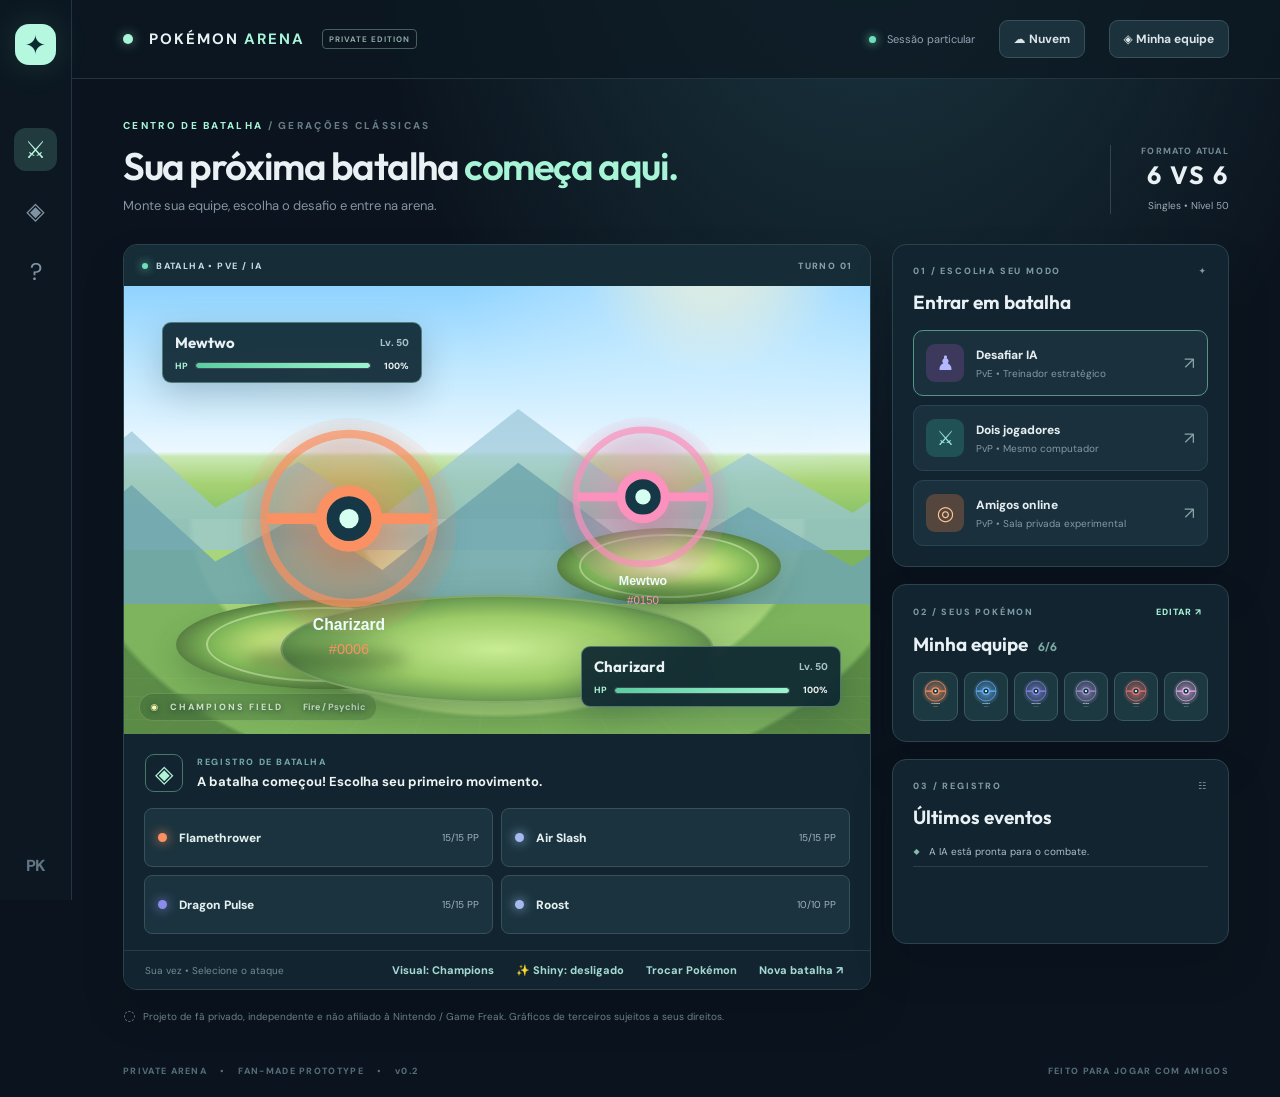
==== commit 3e2fc1c7: "fix: publicar sprites Champions, animações e arena visual v0.3" ====
--- a/index.html
+++ b/index.html
@@ -64,7 +64,6 @@
 <div id="modalBackdrop" class="modal-backdrop hidden" role="presentation">
   <div class="modal" role="dialog" aria-modal="true" aria-labelledby="modalTitle"><div class="modal-head"><div><div class="eyebrow">PERSONALIZE SUA EXPERIÊNCIA</div><h2 id="modalTitle">Monte sua equipe</h2></div><button id="modalClose" class="close-modal" aria-label="Fechar">✕</button></div><div id="modalContent"></div></div>
 </div>
-
 <script src="./app.js" defer></script>
 </body>
 </html>
--- a/styles.css
+++ b/styles.css
@@ -1,3 +1,8 @@
 @import url('https://fonts.googleapis.com/css2?family=DM+Sans:wght@400;500;600;700;800&family=Outfit:wght@400;500;600;700;800&display=swap');
-:root{font-family:'DM Sans',system-ui,Arial,sans-serif;color:#e9f1f4;background:#0b141e;font-synthesis:none;--muted:#8493a3;--line:#233442;--panel:#132330;--surface:#172936;--mint:#a7f4d7;--orange:#ffc08b;--purple:#acb7ff}*{box-sizing:border-box}button,input{font:inherit}button{cursor:pointer}button:disabled{opacity:.42;cursor:not-allowed}body{margin:0;min-height:100vh;background:radial-gradient(ellipse at 68% -20%,#1d3b45 0,transparent 42%),#0b141e}.app-shell{display:flex;min-height:100vh}.rail{width:72px;flex:none;position:sticky;top:0;height:100vh;border-right:1px solid #233442;background:#0c1721;display:flex;align-items:center;gap:18px;flex-direction:column;padding:24px 10px}.brand-icon{background:#b5f7df;color:#0b2c2f;width:41px;height:41px;border-radius:14px;display:grid;place-items:center;font-size:26px;font-weight:900;margin-bottom:45px;box-shadow:0 0 35px #7effc824}.rail-btn{border:0;color:#8193a3;border-radius:12px;background:transparent;height:43px;width:43px;font-size:24px}.rail-btn:hover,.rail-btn.selected{color:#b7f7de;background:#213a3e}.rail-spacer{flex:1}.rail-bottom{font-weight:800;letter-spacing:-1px;color:#617584}.main-wrap{flex:1;min-width:0}.topbar{height:79px;display:flex;align-items:center;justify-content:space-between;gap:15px;padding:0 clamp(24px,4vw,65px);border-bottom:1px solid #233440;background:#0c1821bb}.wordmark{font-size:15px;letter-spacing:2px;font-weight:700;display:flex;align-items:center;gap:5px;white-space:nowrap}.wordmark strong{color:var(--mint)}.brand-dot{height:10px;width:10px;background:var(--mint);border-radius:50%;margin-right:11px;box-shadow:0 0 12px #a0f5cb80}.wordmark-beta{border:1px solid #47605e;border-radius:4px;color:#8fa9a7;font-size:8px;padding:4px 6px;letter-spacing:1px;margin-left:12px}.top-right{display:flex;align-items:center;gap:24px}.connection{font-size:11px;color:#93a3b1}.connection i,.live-dot{display:inline-block;width:7px;height:7px;background:#6ce1bb;border-radius:50%;margin-right:8px;box-shadow:0 0 10px #76e3bd}.top-btn{border:1px solid #36515b;border-radius:9px;padding:10px 14px;color:#dbe5e9;background:#1b313b;font-size:12px;font-weight:700}.top-btn:hover{background:#254851}.dashboard{max-width:1630px;margin:auto;padding:40px clamp(24px,4vw,65px) 20px}.dashboard-head{display:flex;justify-content:space-between;align-items:end;gap:30px;margin-bottom:30px}.eyebrow{font-weight:800;font-size:10px;letter-spacing:2.3px;color:var(--mint)}.eyebrow span{color:#657c86}h1,h2,p{margin:0}h1,h2{font-family:Outfit,'DM Sans',sans-serif}h1{font-size:clamp(26px,3vw,40px);font-weight:600;letter-spacing:-1.45px;margin:10px 0 7px}h1 em{font-style:normal;color:var(--mint)}.dashboard-head p{color:var(--muted);font-size:13px}.record{text-align:right;border-left:1px solid #34444e;padding-left:30px;white-space:nowrap}.record span{display:block;letter-spacing:1.2px;font-size:9px;color:#748995;font-weight:800}.record strong{display:block;font-family:Outfit;font-size:25px;letter-spacing:2px;margin:2px 0}.record small{color:#9aaab6;font-size:10px}.arena-layout{display:grid;grid-template-columns:minmax(0,1.78fr) minmax(270px,.8fr);gap:21px}.left-column,.side-column{min-width:0}.battle-card,.side-card{background:#122430;border:1px solid #2b434d;border-radius:14px;overflow:hidden;box-shadow:0 22px 40px #050b1233}.battle-top{height:41px;background:#162c37;display:flex;align-items:center;padding:0 18px;color:#c6dbe3;letter-spacing:1.4px;font-size:9px;font-weight:800}.battle-top .live-dot{width:6px;height:6px}.battle-turn{margin-left:auto;color:#88a1af}.battlefield{height:clamp(320px,34vw,470px);position:relative;overflow:hidden;background:linear-gradient(#315b70 0%,#588c9c 32%,#93b8b4 51%,#799b87 51.4%,#638b7d 65%,#416c68 100%);isolation:isolate}.sky-shine{position:absolute;inset:-30% -10% 25%;background:radial-gradient(circle at 67% 33%,#f9efd2a0 0, #bed8c258 13%,transparent 33%);z-index:-1}.mountains{position:absolute;left:-20%;width:140%;height:38%;top:30%;background:#477b80;clip-path:polygon(0 100%,0 74%,7% 71%,15% 30%,23% 75%,31% 48%,39% 80%,52% 17%,65% 76%,74% 43%,84% 78%,94% 36%,100% 70%,100% 100%)}.mountains.far{background:#668f95;top:19%;opacity:.6}.mountains.near{background:#477a7e;top:32%;opacity:.8}.arena-grid{position:absolute;inset:58% -30% -30%;transform:perspective(320px) rotateX(65deg);background:linear-gradient(#abc2a027 1px,transparent 1px),linear-gradient(90deg,#bbd4a124 1px,transparent 1px);background-size:55px 55px;opacity:.35}.platform{position:absolute;border-radius:50%;background:radial-gradient(ellipse,#b4cda3 0%,#92b69b 49%,#517e7199 70%,transparent 74%);box-shadow:0 14px 30px #1b594037}.opponent-platform{width:37%;height:23%;left:55%;top:49%}.player-platform{width:55%;height:30%;left:-8%;bottom:3%}.cloud{position:absolute;height:32px;width:110px;background:#e9f6ec2c;filter:blur(17px);border-radius:50%;animation:cloudmove 15s ease-in-out infinite alternate}.cloud1{top:17%;left:18%}.cloud2{top:28%;right:7%;animation-delay:-8s}.pokemon{position:absolute;object-fit:contain;z-index:4;image-rendering:auto;filter:drop-shadow(0 14px 4px #173d4130);transition:filter .2s}.pokemon-enemy{height:clamp(122px,15vw,211px);width:35%;right:14%;top:23%;transform-origin:50% 95%;animation:floaty 2.8s ease-in-out infinite}.pokemon-player{height:clamp(168px,19vw,285px);width:42%;left:4%;bottom:10%;transform-origin:50% 90%;animation:floaty 3.3s ease-in-out infinite reverse}.pokemon-shadow{position:absolute;border-radius:50%;height:5%;background:#133d3e55;filter:blur(7px);z-index:2}.shadow-opp{top:67%;right:20%;width:20%}.shadow-player{bottom:14%;left:10%;width:27%}.poke-info{position:absolute;z-index:8;background:#0d2531e8;border:1px solid #8ec4b87a;border-radius:9px;box-shadow:0 12px 35px #112b363b;max-width:260px;width:35%;padding:10px 12px;min-width:155px;backdrop-filter:blur(8px)}.opponent-info{top:8%;left:5%}.player-info{right:4%;bottom:6%}.poke-header{display:flex;justify-content:space-between;align-items:center;gap:6px;margin-bottom:8px}.poke-header strong{font-size:15px;font-family:Outfit}.poke-header span{font-size:10px;color:#a9c2c7;font-weight:800}.hp-line{display:flex;align-items:center;gap:7px}.hp-title{color:#abf3d6;font-size:9px;font-weight:800}.meter{height:7px;flex:1;background:#2b404a;border-radius:10px;overflow:hidden;border:1px solid #65787b36}.meter-fill{height:100%;background:linear-gradient(90deg,#5ccca1,#9bf5ce);border-radius:10px;transition:width .45s ease}.meter-fill.warning{background:linear-gradient(90deg,#dfb747,#f7e18c)}.meter-fill.danger{background:linear-gradient(90deg,#da6674,#ffb0a8)}.hp-line>span:last-child{font-size:9px;color:#e9f1ed;font-weight:800;min-width:31px;text-align:right}.status-line{display:flex;gap:5px;min-height:0}.status-tag{background:#995a7c;color:#fff;border-radius:3px;font-size:8px;font-weight:800;padding:2px 5px;margin-top:6px}.scene-caption{position:absolute;left:15px;bottom:13px;font-size:9px;font-weight:800;color:#f3faebaa;letter-spacing:2px;text-shadow:0 1px 5px #244545}.scene-caption>span:first-child{color:#bafad8;margin-right:6px}.scene-weather{margin-left:16px;letter-spacing:0}.effects{position:absolute;inset:0;z-index:9;pointer-events:none;overflow:hidden}.fx-particle{position:absolute;border-radius:50%;animation:particle var(--dur,650ms) ease-out forwards;box-shadow:0 0 17px currentColor}.hit-flash{animation:hitflash .4s ease-in-out}.attack-lunge{animation:lunge .45s ease-out}.battle-controls{background:#11242f}.battle-message{display:flex;align-items:center;gap:14px;padding:17px 21px 13px;min-height:74px}.msg-symbol{display:grid;place-items:center;border:1px solid #47776a;border-radius:9px;width:38px;height:38px;color:#b2f2d7;font-size:24px}.battle-message small{display:block;font-size:9px;color:#76a7a8;font-weight:800;letter-spacing:1.6px;margin-bottom:5px}.battle-message div div{font-size:13px;font-weight:700;color:#edf4f1}.battle-actions{display:grid;grid-template-columns:repeat(2,minmax(0,1fr));gap:8px;padding:0 20px 16px;min-height:142px}.placeholder-actions{grid-column:1/-1;border:1px dashed #39515b;display:flex;align-items:center;justify-content:center;color:#7f929b;font-size:12px;border-radius:8px;gap:10px}.placeholder-actions span{font-size:24px}.move-btn{padding:11px 13px;background:#1a333e;border:1px solid #37505c;border-radius:8px;text-align:left;display:flex;align-items:center;gap:12px;color:#e4f0f0;transition:.14s}.move-btn:hover:not(:disabled){background:#284755;border-color:#88c4bc;transform:translateY(-1px)}.move-label{font-size:12px;font-weight:800;flex:1}.move-detail{font-size:10px;color:#a1b3bf}.type-bubble{width:9px;height:9px;flex:none;border-radius:50%;background:var(--type-color,#aaa);box-shadow:0 0 12px var(--type-color,#aaa)}.battle-bottom{border-top:1px solid #263c48;padding:11px 21px;display:flex;align-items:center;justify-content:space-between;color:#718a98;font-size:10px;gap:8px}.battle-bottom>div{display:flex;gap:17px}.text-button{background:none;border:0;color:#a4d9d2;font-size:11px;font-weight:800}.text-button:hover:not(:disabled){color:white}.side-column{display:flex;flex-direction:column;gap:17px}.side-card{padding:20px}.side-head{display:flex;align-items:center;justify-content:space-between;color:#7d9ba7;letter-spacing:1.8px;font-size:9px;font-weight:800;margin-bottom:13px}.side-card h2{font-size:19px;font-weight:650;margin-bottom:16px}.side-card h2 small{font-size:12px;color:#7ba9a5;margin-left:6px}.mode-btn{display:flex;width:100%;align-items:center;gap:12px;border:1px solid #284453;background:#1a303c;padding:13px 12px;border-radius:10px;text-align:left;color:#e5edf1;margin-top:9px;transition:.15s}.mode-btn:hover{background:#24404c;border-color:#639b96}.mode-btn.active{border-color:#559587}.mode-ico{border-radius:9px;width:38px;height:38px;display:grid;place-items:center;font-size:20px;font-weight:800;flex:none}.mode-ico.purple{background:#3c395c;color:#b4b9ff}.mode-ico.cyan{background:#205154;color:#9be6df}.mode-ico.orange{background:#54463c;color:#ffc597}.mode-btn span:nth-child(2){flex:1}.mode-btn strong,.mode-btn small{display:block}.mode-btn strong{font-weight:800;font-size:12px}.mode-btn small{color:#8499a8;font-size:10px;margin-top:4px}.mode-arrow{font-size:17px;color:#83a4a5}.link-btn{background:none;border:0;font-size:9px;letter-spacing:1px;color:var(--mint);font-weight:800}.team-preview{display:grid;grid-template-columns:repeat(6,1fr);gap:6px}.team-preview button{aspect-ratio:1;border:1px solid #3b5961;background:#1c3941;border-radius:9px;padding:4px;min-width:0}.team-preview img{width:100%;height:100%;object-fit:contain}.feed{min-height:78px;max-height:260px;overflow:auto;display:flex;flex-direction:column;gap:9px}.feed-empty{color:#738b98;font-size:11px;line-height:1.5}.feed-entry{display:flex;gap:9px;align-items:flex-start;border-bottom:1px solid #2b404a;padding-bottom:8px;font-size:10px;color:#adc0c7}.feed-entry:before{content:'◆';color:#83bbac;font-size:8px;margin-top:1px}.footnote{font-size:10px;color:#697e89;margin:14px 0;line-height:1.6}.footnote span{font-size:14px;margin-right:5px}footer{display:flex;gap:13px;color:#556d79;font-size:9px;letter-spacing:1.3px;padding-top:25px;font-weight:800}footer div{margin-left:auto}.modal-backdrop{position:fixed;inset:0;background:#071017df;z-index:50;display:grid;place-items:center;padding:18px;backdrop-filter:blur(7px)}.modal-backdrop.hidden{display:none}.modal{width:min(790px,100%);max-height:89vh;overflow-y:auto;background:#122936;border:1px solid #43616a;border-radius:18px;padding:25px;box-shadow:0 35px 90px #0009}.modal-head{display:flex;justify-content:space-between;align-items:start;border-bottom:1px solid #304a55;padding-bottom:15px;margin-bottom:16px}.modal-head h2{font-size:26px;margin-top:6px}.close-modal{border:1px solid #4b6069;background:#203844;color:white;border-radius:7px;padding:8px 12px}.squad-picker{display:grid;grid-template-columns:repeat(auto-fill,minmax(106px,1fr));gap:9px;max-height:43vh;overflow:auto}.pick-mon{background:#1b3440;border:1px solid #37525a;color:#dce9ec;padding:7px;border-radius:11px;text-align:center;position:relative}.pick-mon:hover{border-color:#74b6a2}.pick-mon.selected{border-color:#92ebc6;background:#244b49}.pick-mon img{width:70px;height:70px;object-fit:contain}.pick-mon strong{display:block;font-size:11px}.pick-mon small{font-size:10px;color:#89a2a9}.pick-check{position:absolute;right:5px;top:5px;font-size:13px;color:var(--mint)}.search-area{display:flex;gap:12px;margin-bottom:12px}.search-area input,.room-input{background:#0b1e29;border:1px solid #3d5a63;border-radius:8px;color:white;padding:11px 13px;outline:none;width:100%}.search-area input:focus,.room-input:focus{border-color:#94dece}.selected-list{display:flex;flex-wrap:wrap;gap:7px;margin-top:14px;min-height:45px}.selected-chip{border:1px solid #49736f;background:#224842;border-radius:20px;color:#dbf4e8;font-size:11px;padding:7px 11px}.modal-actions{display:flex;justify-content:flex-end;gap:12px;margin-top:15px}.primary-btn,.secondary-btn{border:0;border-radius:9px;padding:12px 18px;font-size:12px;font-weight:800}.primary-btn{background:#a9f3d4;color:#103b36}.secondary-btn{background:#29434e;color:#e1eeee}.modal-copy{color:#afc1ca;font-size:13px;line-height:1.7;margin-bottom:18px}.room-grid{display:grid;grid-template-columns:1fr 1fr;gap:15px}.room-panel{border:1px solid #38535e;border-radius:10px;padding:15px;background:#1a333e}.room-panel h3{font:700 15px Outfit;margin:0 0 8px}.room-panel p{font-size:12px;color:#91aab4;line-height:1.5;min-height:54px}.room-panel .primary-btn{margin-top:11px}.room-key{font-size:22px;font-weight:800;letter-spacing:4px;margin-top:12px;color:var(--mint)}.online-status{margin-top:13px;color:#ffc9ac;font-size:12px;min-height:20px}.hidden{display:none!important}.switch-grid{display:grid;grid-template-columns:repeat(3,1fr);gap:10px}.switch-mon{display:flex;flex-direction:column;align-items:center;background:#1b3541;border:1px solid #3b5863;border-radius:9px;color:white;padding:10px 6px;gap:4px}.switch-mon:hover:not(:disabled){border-color:#8fdfca}.switch-mon img{width:65px;height:55px;object-fit:contain}.switch-mon strong{font-size:11px}.switch-mon small{color:#8db5b0;font-size:10px}.result-message{padding:18px;background:#204137;border:1px solid #619685;border-radius:10px;text-align:center;grid-column:1/-1}.result-message strong{display:block;font-size:19px;margin-bottom:7px}.result-message small{color:#aedace}.game-alert{color:#eeb6a7;font-size:12px;padding:8px}.fx-pop{position:absolute;top:39%;left:50%;transform:translate(-50%,-50%);font-weight:900;color:#ffeacc;text-shadow:0 2px 9px #303b51;animation:pop .75s both;font-size:21px;letter-spacing:1px;white-space:nowrap;z-index:11}@keyframes floaty{50%{translate:0 -7px}}@keyframes particle{0%{opacity:1;transform:translate(0,0) scale(.4)}70%{opacity:.95}100%{opacity:0;transform:translate(var(--x),var(--y)) scale(1.5)}}@keyframes hitflash{0%,100%{filter:brightness(1)}20%,60%{filter:brightness(2.5) sepia(.35);transform:translateX(-8px)}40%,80%{filter:brightness(.6);transform:translateX(6px)}}@keyframes lunge{50%{transform:translate(28px,-16px) scale(1.07)}}@keyframes pop{0%{opacity:0;transform:translate(-50%,-30%) scale(.6)}20%{opacity:1;transform:translate(-50%,-50%) scale(1.04)}90%{opacity:1}100%{opacity:0;transform:translate(-50%,-75%)}}@keyframes cloudmove{to{transform:translateX(65px)}}@media(max-width:1120px){.arena-layout{grid-template-columns:minmax(0,1fr) 265px}.side-card{padding:14px}.team-preview{grid-template-columns:repeat(3,1fr)}.dashboard{padding-left:24px;padding-right:24px}}@media(max-width:850px){.rail{display:none}.arena-layout{grid-template-columns:1fr}.side-column{display:grid;grid-template-columns:1fr 1fr}.battle-feed{grid-column:1/-1}.team-preview{grid-template-columns:repeat(6,1fr)}.battlefield{height:400px}.pokemon-enemy{height:190px}.pokemon-player{height:240px}}@media(max-width:540px){.dashboard{padding:23px 12px}.topbar{height:67px;padding:0 13px}.wordmark{font-size:12px;letter-spacing:1px}.wordmark-beta{display:none}.connection{display:none}.top-right{gap:5px}.top-btn{padding:8px}.top-btn span{display:none}.dashboard-head{margin-bottom:17px}.dashboard-head p{font-size:12px}.record{display:none}h1{font-size:29px}.battlefield{height:320px}.pokemon-enemy{height:143px;width:37%;right:12%;top:29%}.pokemon-player{height:180px;width:48%;left:0;bottom:8%}.poke-info{min-width:145px;width:42%;padding:8px}.opponent-info{left:3%;top:5%}.player-info{right:3%;bottom:4%}.poke-header strong{font-size:12px}.battle-actions{padding:0 10px 10px;gap:6px}.move-btn{padding:9px;gap:7px}.move-label{font-size:10px}.move-detail{font-size:9px}.battle-bottom{padding:9px 10px}.battle-bottom>div{gap:9px}.battle-message{padding:11px}.side-column{display:flex}.modal{padding:15px}.squad-picker{grid-template-columns:repeat(3,1fr)}.room-grid{grid-template-columns:1fr}footer{flex-wrap:wrap}.scene-caption{font-size:8px}}
+:root{font-family:'DM Sans',system-ui,Arial,sans-serif;color:#e9f1f4;background:#0b141e;font-synthesis:none;--muted:#8493a3;--line:#233442;--panel:#132330;--surface:#172936;--mint:#a7f4d7;--orange:#ffc08b;--purple:#acb7ff}*{box-sizing:border-box}button,input{font:inherit}button{cursor:pointer}button:disabled{opacity:.42;cursor:not-allowed}body{margin:0;min-height:100vh;background:radial-gradient(ellipse at 68% -20%,#1d3b45 0,transparent 42%),#0b141e}.app-shell{display:flex;min-height:100vh}.rail{width:72px;flex:none;position:sticky;top:0;height:100vh;border-right:1px solid #233442;background:#0c1721;display:flex;align-items:center;gap:18px;flex-direction:column;padding:24px 10px}.brand-icon{background:#b5f7df;color:#0b2c2f;width:41px;height:41px;border-radius:14px;display:grid;place-items:center;font-size:26px;font-weight:900;margin-bottom:45px;box-shadow:0 0 35px #7effc824}.rail-btn{border:0;color:#8193a3;border-radius:12px;background:transparent;height:43px;width:43px;font-size:24px}.rail-btn:hover,.rail-btn.selected{color:#b7f7de;background:#213a3e}.rail-spacer{flex:1}.rail-bottom{font-weight:800;letter-spacing:-1px;color:#617584}.main-wrap{flex:1;min-width:0}.topbar{height:79px;display:flex;align-items:center;justify-content:space-between;gap:15px;padding:0 clamp(24px,4vw,65px);border-bottom:1px solid #233440;background:#0c1821bb}.wordmark{font-size:15px;letter-spacing:2px;font-weight:700;display:flex;align-items:center;gap:5px;white-space:nowrap}.wordmark strong{color:var(--mint)}.brand-dot{height:10px;width:10px;background:var(--mint);border-radius:50%;margin-right:11px;box-shadow:0 0 12px #a0f5cb80}.wordmark-beta{border:1px solid #47605e;border-radius:4px;color:#8fa9a7;font-size:8px;padding:4px 6px;letter-spacing:1px;margin-left:12px}.top-right{display:flex;align-items:center;gap:24px}.connection{font-size:11px;color:#93a3b1}.connection i,.live-dot{display:inline-block;width:7px;height:7px;background:#6ce1bb;border-radius:50%;margin-right:8px;box-shadow:0 0 10px #76e3bd}.top-btn{border:1px solid #36515b;border-radius:9px;padding:10px 14px;color:#dbe5e9;background:#1b313b;font-size:12px;font-weight:700}.top-btn:hover{background:#254851}.dashboard{max-width:1630px;margin:auto;padding:40px clamp(24px,4vw,65px) 20px}.dashboard-head{display:flex;justify-content:space-between;align-items:end;gap:30px;margin-bottom:30px}.eyebrow{font-weight:800;font-size:10px;letter-spacing:2.3px;color:var(--mint)}.eyebrow span{color:#657c86}h1,h2,p{margin:0}h1,h2{font-family:Outfit,'DM Sans',sans-serif}h1{font-size:clamp(26px,3vw,40px);font-weight:600;letter-spacing:-1.45px;margin:10px 0 7px}h1 em{font-style:normal;color:var(--mint)}.dashboard-head p{color:var(--muted);font-size:13px}.record{text-align:right;border-left:1px solid #34444e;padding-left:30px;white-space:nowrap}.record span{display:block;letter-spacing:1.2px;font-size:9px;color:#748995;font-weight:800}.record strong{display:block;font-family:Outfit;font-size:25px;letter-spacing:2px;margin:2px 0}.record small{color:#9aaab6;font-size:10px}.arena-layout{display:grid;grid-template-columns:minmax(0,1.78fr) minmax(270px,.8fr);gap:21px}.left-column,.side-column{min-width:0}.battle-card,.side-card{background:#122430;border:1px solid #2b434d;border-radius:14px;overflow:hidden;box-shadow:0 22px 40px #050b1233}.battle-top{height:41px;background:#162c37;display:flex;align-items:center;padding:0 18px;color:#c6dbe3;letter-spacing:1.4px;font-size:9px;font-weight:800}.battle-top .live-dot{width:6px;height:6px}.battle-turn{margin-left:auto;color:#88a1af}.battlefield{height:clamp(340px,35vw,500px);position:relative;overflow:hidden;background:linear-gradient(180deg,#8fd3ff 0%,#bfe8ff 18%,#ecf8ff 37%,#c9e8b5 38%,#a7d274 44%,#86c067 52%,#74b85e 60%,#4f9449 100%);isolation:isolate}.battlefield::before{content:'';position:absolute;inset:52% -10% -16%;background:radial-gradient(ellipse at 50% 0%,#d9f5bf 0 22%,#a9d67c 23% 48%,#7eb45d 49% 66%,#5b8b46 67% 100%);opacity:.98}.battlefield::after{content:'';position:absolute;left:50%;bottom:7%;width:58%;height:24%;transform:translateX(-50%);border-radius:50%;background:radial-gradient(ellipse at center,#c9ed94 0%,#9dcc68 42%,#6ea052 65%,#4f7347 80%,transparent 82%);box-shadow:0 14px 40px #25412655,inset 0 0 0 2px #f2ffd333}.sky-shine{position:absolute;inset:-30% -10% 25%;background:radial-gradient(circle at 74% 18%,#fff7d8dc 0,#fff7d899 9%,#d8f2ff55 18%,transparent 34%);z-index:-1}.mountains{position:absolute;left:-20%;width:140%;height:38%;top:30%;background:#477b80;clip-path:polygon(0 100%,0 74%,7% 71%,15% 30%,23% 75%,31% 48%,39% 80%,52% 17%,65% 76%,74% 43%,84% 78%,94% 36%,100% 70%,100% 100%)}.mountains.far{background:#9bc8d8;top:21%;opacity:.72}.mountains.near{background:#70a7af;top:33%;opacity:.86}.arena-grid{position:absolute;inset:60% -30% -30%;transform:perspective(380px) rotateX(65deg);background:linear-gradient(#f0ffd244 2px,transparent 2px),linear-gradient(90deg,#f0ffd222 2px,transparent 2px);background-size:58px 58px;opacity:.18}.platform{position:absolute;border-radius:50%;background:radial-gradient(ellipse at center,#f5ffbf 0%,#bedf77 30%,#7eb657 54%,#577f42 71%,transparent 76%);box-shadow:0 14px 30px #183b1637}.platform::after{content:"";position:absolute;inset:8% 10%;border-radius:50%;border:2px solid #f7ffd780;opacity:.85}.opponent-platform{width:30%;height:17%;left:58%;top:54%}.player-platform{width:40%;height:20%;left:7%;bottom:10%}.cloud{position:absolute;height:32px;width:110px;background:#e9f6ec2c;filter:blur(17px);border-radius:50%;animation:cloudmove 15s ease-in-out infinite alternate}.cloud1{top:17%;left:18%}.cloud2{top:28%;right:7%;animation-delay:-8s}.pokemon{position:absolute;object-fit:contain;object-position:center bottom;z-index:4;image-rendering:auto;filter:drop-shadow(0 14px 10px #173d4150);transition:filter .2s,transform .2s,opacity .2s;will-change:transform,opacity}.pokemon.pixelated{image-rendering:pixelated;image-rendering:crisp-edges}.pokemon.hd-sprite{image-rendering:auto}.pokemon.champions-sprite{image-rendering:auto}.pokemon-enemy{width:clamp(150px,23vw,260px);height:clamp(150px,23vw,230px);right:13%;top:26%;transform-origin:50% 95%;animation:floaty 2.8s ease-in-out infinite}.pokemon-player{width:clamp(190px,28vw,330px);height:clamp(190px,28vw,290px);left:8%;bottom:10%;transform-origin:50% 90%;animation:floaty 3.3s ease-in-out infinite reverse}.pokemon-shadow{position:absolute;border-radius:50%;height:5%;background:#18351c59;filter:blur(8px);z-index:2}.shadow-opp{top:66%;right:18%;width:16%}.shadow-player{bottom:14%;left:16%;width:22%}.sprite-switch-out{animation:switchOut .24s ease-in forwards}.sprite-switch-in{animation:switchIn .35s ease-out}.poke-info{position:absolute;z-index:8;background:#0d2531e8;border:1px solid #8ec4b87a;border-radius:9px;box-shadow:0 12px 35px #112b363b;max-width:260px;width:35%;padding:10px 12px;min-width:155px;backdrop-filter:blur(8px)}.opponent-info{top:8%;left:5%}.player-info{right:4%;bottom:6%}.poke-header{display:flex;justify-content:space-between;align-items:center;gap:6px;margin-bottom:8px}.poke-header strong{font-size:15px;font-family:Outfit}.poke-header span{font-size:10px;color:#a9c2c7;font-weight:800}.hp-line{display:flex;align-items:center;gap:7px}.hp-title{color:#abf3d6;font-size:9px;font-weight:800}.meter{height:7px;flex:1;background:#2b404a;border-radius:10px;overflow:hidden;border:1px solid #65787b36}.meter-fill{height:100%;background:linear-gradient(90deg,#5ccca1,#9bf5ce);border-radius:10px;transition:width .45s ease}.meter-fill.warning{background:linear-gradient(90deg,#dfb747,#f7e18c)}.meter-fill.danger{background:linear-gradient(90deg,#da6674,#ffb0a8)}.hp-line>span:last-child{font-size:9px;color:#e9f1ed;font-weight:800;min-width:31px;text-align:right}.status-line{display:flex;gap:5px;min-height:0}.status-tag{background:#995a7c;color:#fff;border-radius:3px;font-size:8px;font-weight:800;padding:2px 5px;margin-top:6px}.scene-caption{position:absolute;left:15px;bottom:13px;font-size:9px;font-weight:800;color:#eefadfcc;letter-spacing:2px;text-shadow:0 1px 5px #244545;background:#1d3c2838;padding:7px 10px;border-radius:999px;border:1px solid #d9ffb133;backdrop-filter:blur(4px)}.scene-caption>span:first-child{color:#fff7ab;margin-right:6px}.scene-weather{margin-left:16px;letter-spacing:0}.effects{position:absolute;inset:0;z-index:9;pointer-events:none;overflow:hidden}.fx-particle{position:absolute;border-radius:50%;animation:particle var(--dur,650ms) ease-out forwards;box-shadow:0 0 17px currentColor}.fx-sprite{position:absolute;width:clamp(34px,5vw,60px);height:clamp(34px,5vw,60px);transform:translate(-50%,-50%);background-position:center;background-repeat:no-repeat;background-size:contain;filter:drop-shadow(0 0 10px rgba(255,255,255,.35));animation:fx-projectile .42s ease-out forwards}.fx-impact{position:absolute;width:70px;height:70px;border-radius:50%;transform:translate(-50%,-50%);background:radial-gradient(circle,var(--impact-color,#fff) 0%,rgba(255,255,255,.5) 28%,transparent 70%);animation:impactBurst .35s ease-out forwards}.switch-burst{position:absolute;width:84px;height:84px;border-radius:50%;transform:translate(-50%,-50%);background:radial-gradient(circle,#ffffff 0 18%,#e43d49 19% 49%,#f6f8ff 50% 80%,transparent 81%);box-shadow:0 0 18px #ffffff66;animation:burst .42s ease-out forwards}.hit-flash{animation:hitflash .4s ease-in-out}.attack-lunge{animation:lunge .45s ease-out}.battle-controls{background:#11242f}.battle-message{display:flex;align-items:center;gap:14px;padding:17px 21px 13px;min-height:74px}.msg-symbol{display:grid;place-items:center;border:1px solid #47776a;border-radius:9px;width:38px;height:38px;color:#b2f2d7;font-size:24px}.battle-message small{display:block;font-size:9px;color:#76a7a8;font-weight:800;letter-spacing:1.6px;margin-bottom:5px}.battle-message div div{font-size:13px;font-weight:700;color:#edf4f1}.battle-actions{display:grid;grid-template-columns:repeat(2,minmax(0,1fr));gap:8px;padding:0 20px 16px;min-height:142px}.placeholder-actions{grid-column:1/-1;border:1px dashed #39515b;display:flex;align-items:center;justify-content:center;color:#7f929b;font-size:12px;border-radius:8px;gap:10px}.placeholder-actions span{font-size:24px}.move-btn{padding:11px 13px;background:#1a333e;border:1px solid #37505c;border-radius:8px;text-align:left;display:flex;align-items:center;gap:12px;color:#e4f0f0;transition:.14s}.move-btn:hover:not(:disabled){background:#284755;border-color:#88c4bc;transform:translateY(-1px)}.move-label{font-size:12px;font-weight:800;flex:1}.move-detail{font-size:10px;color:#a1b3bf}.type-bubble{width:9px;height:9px;flex:none;border-radius:50%;background:var(--type-color,#aaa);box-shadow:0 0 12px var(--type-color,#aaa)}.battle-bottom{border-top:1px solid #263c48;padding:11px 21px;display:flex;align-items:center;justify-content:space-between;color:#718a98;font-size:10px;gap:8px}.battle-bottom>div{display:flex;gap:17px}.text-button{background:none;border:0;color:#a4d9d2;font-size:11px;font-weight:800}.text-button:hover:not(:disabled){color:white}.side-column{display:flex;flex-direction:column;gap:17px}.side-card{padding:20px}.side-head{display:flex;align-items:center;justify-content:space-between;color:#7d9ba7;letter-spacing:1.8px;font-size:9px;font-weight:800;margin-bottom:13px}.side-card h2{font-size:19px;font-weight:650;margin-bottom:16px}.side-card h2 small{font-size:12px;color:#7ba9a5;margin-left:6px}.mode-btn{display:flex;width:100%;align-items:center;gap:12px;border:1px solid #284453;background:#1a303c;padding:13px 12px;border-radius:10px;text-align:left;color:#e5edf1;margin-top:9px;transition:.15s}.mode-btn:hover{background:#24404c;border-color:#639b96}.mode-btn.active{border-color:#559587}.mode-ico{border-radius:9px;width:38px;height:38px;display:grid;place-items:center;font-size:20px;font-weight:800;flex:none}.mode-ico.purple{background:#3c395c;color:#b4b9ff}.mode-ico.cyan{background:#205154;color:#9be6df}.mode-ico.orange{background:#54463c;color:#ffc597}.mode-btn span:nth-child(2){flex:1}.mode-btn strong,.mode-btn small{display:block}.mode-btn strong{font-weight:800;font-size:12px}.mode-btn small{color:#8499a8;font-size:10px;margin-top:4px}.mode-arrow{font-size:17px;color:#83a4a5}.link-btn{background:none;border:0;font-size:9px;letter-spacing:1px;color:var(--mint);font-weight:800}.team-preview{display:grid;grid-template-columns:repeat(6,1fr);gap:6px}.team-preview button{aspect-ratio:1;border:1px solid #3b5961;background:#1c3941;border-radius:9px;padding:4px;min-width:0}.team-preview img{width:100%;height:100%;object-fit:contain}.feed{min-height:78px;max-height:260px;overflow:auto;display:flex;flex-direction:column;gap:9px}.feed-empty{color:#738b98;font-size:11px;line-height:1.5}.feed-entry{display:flex;gap:9px;align-items:flex-start;border-bottom:1px solid #2b404a;padding-bottom:8px;font-size:10px;color:#adc0c7}.feed-entry:before{content:'◆';color:#83bbac;font-size:8px;margin-top:1px}.footnote{font-size:10px;color:#697e89;margin:14px 0;line-height:1.6}.footnote span{font-size:14px;margin-right:5px}footer{display:flex;gap:13px;color:#556d79;font-size:9px;letter-spacing:1.3px;padding-top:25px;font-weight:800}footer div{margin-left:auto}.modal-backdrop{position:fixed;inset:0;background:#071017df;z-index:50;display:grid;place-items:center;padding:18px;backdrop-filter:blur(7px)}.modal-backdrop.hidden{display:none}.modal{width:min(790px,100%);max-height:89vh;overflow-y:auto;background:#122936;border:1px solid #43616a;border-radius:18px;padding:25px;box-shadow:0 35px 90px #0009}.modal-head{display:flex;justify-content:space-between;align-items:start;border-bottom:1px solid #304a55;padding-bottom:15px;margin-bottom:16px}.modal-head h2{font-size:26px;margin-top:6px}.close-modal{border:1px solid #4b6069;background:#203844;color:white;border-radius:7px;padding:8px 12px}.squad-picker{display:grid;grid-template-columns:repeat(auto-fill,minmax(106px,1fr));gap:9px;max-height:43vh;overflow:auto}.pick-mon{background:#1b3440;border:1px solid #37525a;color:#dce9ec;padding:7px;border-radius:11px;text-align:center;position:relative}.pick-mon:hover{border-color:#74b6a2}.pick-mon.selected{border-color:#92ebc6;background:#244b49}.pick-mon img{width:70px;height:70px;object-fit:contain}.pick-mon strong{display:block;font-size:11px}.pick-mon small{font-size:10px;color:#89a2a9}.pick-check{position:absolute;right:5px;top:5px;font-size:13px;color:var(--mint)}.search-area{display:flex;gap:12px;margin-bottom:12px}.search-area input,.room-input{background:#0b1e29;border:1px solid #3d5a63;border-radius:8px;color:white;padding:11px 13px;outline:none;width:100%}.search-area input:focus,.room-input:focus{border-color:#94dece}.selected-list{display:flex;flex-wrap:wrap;gap:7px;margin-top:14px;min-height:45px}.selected-chip{border:1px solid #49736f;background:#224842;border-radius:20px;color:#dbf4e8;font-size:11px;padding:7px 11px}.modal-actions{display:flex;justify-content:flex-end;gap:12px;margin-top:15px}.primary-btn,.secondary-btn{border:0;border-radius:9px;padding:12px 18px;font-size:12px;font-weight:800}.primary-btn{background:#a9f3d4;color:#103b36}.secondary-btn{background:#29434e;color:#e1eeee}.modal-copy{color:#afc1ca;font-size:13px;line-height:1.7;margin-bottom:18px}.room-grid{display:grid;grid-template-columns:1fr 1fr;gap:15px}.room-panel{border:1px solid #38535e;border-radius:10px;padding:15px;background:#1a333e}.room-panel h3{font:700 15px Outfit;margin:0 0 8px}.room-panel p{font-size:12px;color:#91aab4;line-height:1.5;min-height:54px}.room-panel .primary-btn{margin-top:11px}.room-key{font-size:22px;font-weight:800;letter-spacing:4px;margin-top:12px;color:var(--mint)}.online-status{margin-top:13px;color:#ffc9ac;font-size:12px;min-height:20px}.hidden{display:none!important}.switch-grid{display:grid;grid-template-columns:repeat(3,1fr);gap:10px}.switch-mon{display:flex;flex-direction:column;align-items:center;background:#1b3541;border:1px solid #3b5863;border-radius:9px;color:white;padding:10px 6px;gap:4px}.switch-mon:hover:not(:disabled){border-color:#8fdfca}.switch-mon img{width:65px;height:55px;object-fit:contain}.switch-mon strong{font-size:11px}.switch-mon small{color:#8db5b0;font-size:10px}.result-message{padding:18px;background:#204137;border:1px solid #619685;border-radius:10px;text-align:center;grid-column:1/-1}.result-message strong{display:block;font-size:19px;margin-bottom:7px}.result-message small{color:#aedace}.game-alert{color:#eeb6a7;font-size:12px;padding:8px}.fx-pop{position:absolute;top:39%;left:50%;transform:translate(-50%,-50%);font-weight:900;color:#ffeacc;text-shadow:0 2px 9px #303b51;animation:pop .75s both;font-size:21px;letter-spacing:1px;white-space:nowrap;z-index:11}@keyframes floaty{50%{translate:0 -7px}}@keyframes particle{0%{opacity:1;transform:translate(0,0) scale(.4)}70%{opacity:.95}100%{opacity:0;transform:translate(var(--x),var(--y)) scale(1.5)}}@keyframes fx-projectile{0%{opacity:0;transform:translate(var(--from-x),var(--from-y)) scale(.55)}15%{opacity:1}100%{opacity:0;transform:translate(var(--to-x),var(--to-y)) scale(1.08)}}@keyframes impactBurst{0%{opacity:0;transform:translate(-50%,-50%) scale(.4)}25%{opacity:1}100%{opacity:0;transform:translate(-50%,-50%) scale(1.35)}}@keyframes burst{0%{opacity:0;transform:translate(-50%,-50%) scale(.3)}30%{opacity:1}100%{opacity:0;transform:translate(-50%,-50%) scale(1.2)}}@keyframes switchOut{0%{opacity:1;transform:scale(1)}100%{opacity:0;transform:scale(.2) translateY(16px)}}@keyframes switchIn{0%{opacity:0;transform:scale(.25) translateY(18px)}100%{opacity:1;transform:scale(1)}}@keyframes hitflash{0%,100%{filter:brightness(1)}20%,60%{filter:brightness(2.5) sepia(.35);transform:translateX(-8px)}40%,80%{filter:brightness(.6);transform:translateX(6px)}}@keyframes lunge{50%{transform:translate(28px,-16px) scale(1.07)}}@keyframes pop{0%{opacity:0;transform:translate(-50%,-30%) scale(.6)}20%{opacity:1;transform:translate(-50%,-50%) scale(1.04)}90%{opacity:1}100%{opacity:0;transform:translate(-50%,-75%)}}@keyframes cloudmove{to{transform:translateX(65px)}}@media(max-width:1120px){.arena-layout{grid-template-columns:minmax(0,1fr) 265px}.side-card{padding:14px}.team-preview{grid-template-columns:repeat(3,1fr)}.dashboard{padding-left:24px;padding-right:24px}}@media(max-width:850px){.rail{display:none}.arena-layout{grid-template-columns:1fr}.side-column{display:grid;grid-template-columns:1fr 1fr}.battle-feed{grid-column:1/-1}.team-preview{grid-template-columns:repeat(6,1fr)}.battlefield{height:400px}.pokemon-enemy{width:190px;height:190px}.pokemon-player{width:240px;height:240px}}@media(max-width:540px){.dashboard{padding:23px 12px}.topbar{height:67px;padding:0 13px}.wordmark{font-size:12px;letter-spacing:1px}.wordmark-beta{display:none}.connection{display:none}.top-right{gap:5px}.top-btn{padding:8px}.top-btn span{display:none}.dashboard-head{margin-bottom:17px}.dashboard-head p{font-size:12px}.record{display:none}h1{font-size:29px}.battlefield{height:330px}.pokemon-enemy{width:140px;height:140px;right:9%;top:31%}.pokemon-player{width:180px;height:180px;left:2%;bottom:9%}.poke-info{min-width:145px;width:42%;padding:8px}.opponent-info{left:3%;top:5%}.player-info{right:3%;bottom:4%}.poke-header strong{font-size:12px}.battle-actions{padding:0 10px 10px;gap:6px}.move-btn{padding:9px;gap:7px}.move-label{font-size:10px}.move-detail{font-size:9px}.battle-bottom{padding:9px 10px}.battle-bottom>div{gap:9px}.battle-message{padding:11px}.side-column{display:flex}.modal{padding:15px}.squad-picker{grid-template-columns:repeat(3,1fr)}.room-grid{grid-template-columns:1fr}footer{flex-wrap:wrap}.scene-caption{font-size:8px}}
 .api-import{display:flex;gap:9px;align-items:center;margin:2px 0 5px}.api-import input{flex:1}.api-import button{white-space:nowrap}.api-feedback{font-size:10px;color:#9bb8bb;margin:0 0 14px;line-height:1.5}@media(max-width:540px){.api-import{flex-direction:column;align-items:stretch}}
+
+/* V0.2: responsive sprite controls */
+.battle-bottom{flex-wrap:wrap}
+.battle-bottom>div{display:flex;flex-wrap:wrap;align-items:center;justify-content:flex-end;gap:10px}
+@media(max-width:540px){.battle-bottom>div{width:100%;justify-content:space-between;gap:5px}.battle-bottom .text-button{font-size:10px;padding:5px 3px}.top-right #openCloud{font-size:10px;padding:8px}}
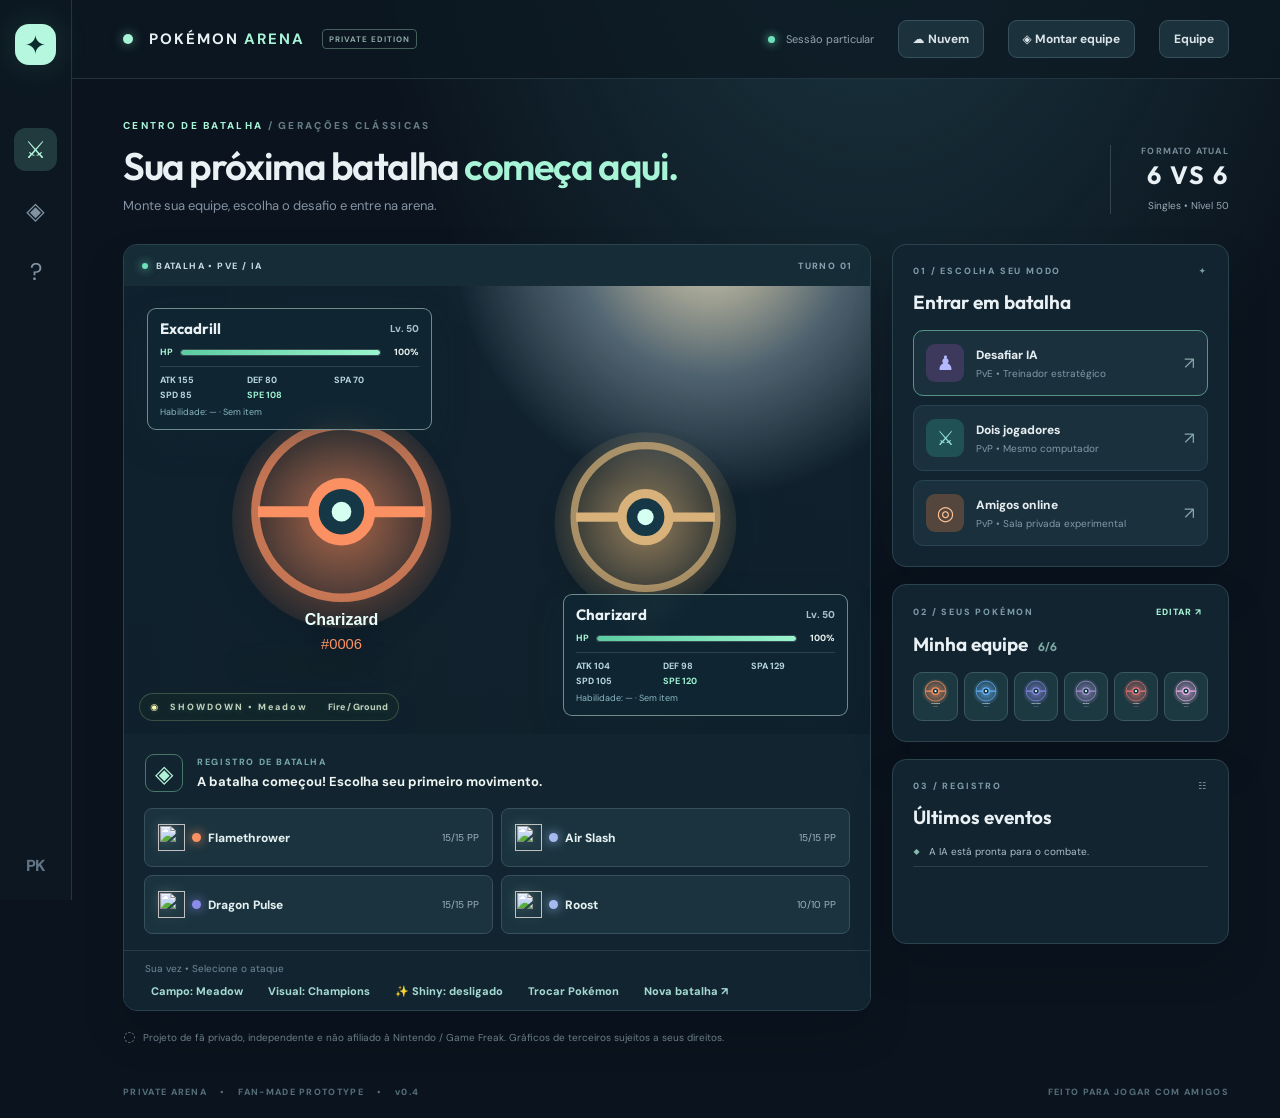
==== commit 8afd1bcd: "feat: v0.4 equipe completa, sprites Showdown, cenários e atributos" ====
--- a/index.html
+++ b/index.html
@@ -6,7 +6,7 @@
   <meta name="theme-color" content="#0b1721" />
   <meta name="description" content="Arena particular de batalhas Pokémon: PvE e PvP entre amigos, no navegador." />
   <title>Pokémon Arena | Batalhas particulares</title>
-  <link rel="stylesheet" href="./styles.css">
+  <link rel="stylesheet" href="./styles.css" />
 </head>
 <body>
 <div class="app-shell">
@@ -20,7 +20,7 @@
   <div class="main-wrap">
     <header class="topbar">
       <div class="wordmark"><span class="brand-dot"></span>POKÉMON <strong>ARENA</strong><span class="wordmark-beta">PRIVATE EDITION</span></div>
-      <div class="top-right"><span class="connection"><i></i> Sessão particular</span><button class="top-btn" id="openCloud" title="Equipe na nuvem">☁ Nuvem</button><button class="top-btn" id="openTeam">◈ <span>Minha equipe</span></button></div>
+      <div class="top-right"><span class="connection"><i></i> Sessão particular</span><button class="top-btn" id="openCloud" title="Equipe na nuvem">☁ Nuvem</button><a class="top-btn" href="./team.html">◈ Montar equipe</a><button class="top-btn" id="openTeam" title="Editar equipe">Equipe</button></div>
     </header>
     <main class="dashboard">
       <div class="dashboard-head">
@@ -46,7 +46,7 @@
             <div class="battle-controls">
               <div class="battle-message"><span class="msg-symbol">◈</span><div><small>REGISTRO DE BATALHA</small><div id="battleMessage" aria-live="polite">Prepare-se! Escolha um modo para começar.</div></div></div>
               <div class="battle-actions" id="battleActions"><div class="placeholder-actions"><span>✦</span> Escolha um modo de jogo para iniciar uma batalha.</div></div>
-              <div class="battle-bottom"><span id="actionHint">Pronto para jogar</span><div><button class="text-button" id="spriteStyle" type="button" title="Alternar sprites Animado / Gen 5 / HD">Visual: Animado</button><button class="text-button" id="shinyToggle" type="button" title="Alternar versões shiny">✨ Shiny: desligado</button><button class="text-button" id="switchButton" disabled>Trocar Pokémon</button><button class="text-button" id="resetBattle" disabled>Nova batalha ↗</button></div></div>
+              <div class="battle-bottom"><span id="actionHint">Pronto para jogar</span><div><button class="text-button" id="sceneStyle" type="button">Campo: Meadow</button><button class="text-button" id="spriteStyle" type="button" title="Alternar sprites Animado / Gen 5 / HD">Visual: Animado</button><button class="text-button" id="shinyToggle" type="button" title="Alternar versões shiny">✨ Shiny: desligado</button><button class="text-button" id="switchButton" disabled>Trocar Pokémon</button><button class="text-button" id="resetBattle" disabled>Nova batalha ↗</button></div></div>
             </div>
           </div>
           <div class="footnote"><span>◌</span> Projeto de fã privado, independente e não afiliado à Nintendo / Game Freak. Gráficos de terceiros sujeitos a seus direitos.</div>
@@ -57,13 +57,14 @@
           <section class="side-card battle-feed"><div class="side-head"><span>03 / REGISTRO</span><span>☷</span></div><h2>Últimos eventos</h2><div id="eventFeed" class="feed"><p class="feed-empty">Os turnos aparecerão aqui quando a batalha começar.</p></div></section>
         </aside>
       </section>
-      <footer>PRIVATE ARENA <span>•</span> FAN-MADE PROTOTYPE <span>•</span> v0.2 <div>FEITO PARA JOGAR COM AMIGOS</div></footer>
+      <footer>PRIVATE ARENA <span>•</span> FAN-MADE PROTOTYPE <span>•</span> v0.4 <div>FEITO PARA JOGAR COM AMIGOS</div></footer>
     </main>
   </div>
 </div>
 <div id="modalBackdrop" class="modal-backdrop hidden" role="presentation">
   <div class="modal" role="dialog" aria-modal="true" aria-labelledby="modalTitle"><div class="modal-head"><div><div class="eyebrow">PERSONALIZE SUA EXPERIÊNCIA</div><h2 id="modalTitle">Monte sua equipe</h2></div><button id="modalClose" class="close-modal" aria-label="Fechar">✕</button></div><div id="modalContent"></div></div>
 </div>
+
 <script src="./app.js" defer></script>
 </body>
 </html>
--- a/styles.css
+++ b/styles.css
@@ -6,3 +6,32 @@
 .battle-bottom{flex-wrap:wrap}
 .battle-bottom>div{display:flex;flex-wrap:wrap;align-items:center;justify-content:flex-end;gap:10px}
 @media(max-width:540px){.battle-bottom>div{width:100%;justify-content:space-between;gap:5px}.battle-bottom .text-button{font-size:10px;padding:5px 3px}.top-right #openCloud{font-size:10px;padding:8px}}
+/* v0.4 — Cenários e texturas do Pokémon Showdown (CDN externo).
+   Mantemos sprites na geometria da arena: não ampliar textura pixel 96px com blur. */
+.battlefield{--battle-bg:url('https://play.pokemonshowdown.com/fx/bg-meadow.png');background-image:linear-gradient(180deg,rgba(8,24,37,.08),rgba(4,12,22,.10)),var(--battle-bg);background-size:cover,cover;background-position:center,center;}
+.battlefield::before{content:'';position:absolute;inset:0;background:linear-gradient(90deg,rgba(3,12,22,.05),transparent 50%,rgba(3,12,22,.08));pointer-events:none;z-index:0;}
+.battlefield::after,.battlefield>.mountains,.battlefield>.cloud,.battlefield>.arena-grid,.battlefield>.platform{display:none!important}
+.battlefield .pokemon{z-index:4;image-rendering:auto;filter:drop-shadow(0px 11px 11px rgba(0,0,0,.34));object-position:center bottom;}
+.battlefield .pokemon.pixelated{image-rendering:pixelated;}
+.battlefield .pokemon.champions-sprite{image-rendering:auto;}
+.pokemon-shadow{background:rgba(20,32,35,.28);filter:blur(7px)}
+.pokemon-enemy{right:13%;top:29%;width:clamp(148px,22vw,255px);height:clamp(145px,21vw,245px)}
+.pokemon-player{left:8%;bottom:11%;width:clamp(182px,26vw,315px);height:clamp(190px,25vw,295px)}
+.shadow-opp{top:68%;right:19%}.shadow-player{bottom:13%;left:15%}
+.poke-info{max-width:285px;background:#102733e8;min-width:175px;width:39%;z-index:8;border-color:#c1e4de88}
+.opponent-info{top:5%;left:3%}.player-info{right:3%;bottom:4%}
+.battle-stats-brief{display:grid;grid-template-columns:repeat(3,1fr);gap:3px;margin-top:8px;border-top:1px solid #6a8b8a4d;padding-top:7px;font:700 9px 'DM Sans',sans-serif;color:#b9d7df}
+.battle-stats-brief strong{color:#9ff5d4}
+.battle-detail{margin-top:6px;font-size:9px;color:#8cb8c5;line-height:1.3;overflow-wrap:anywhere}
+.attack-icon{width:27px;height:27px;object-fit:contain;flex:none;filter:drop-shadow(0 0 6px #c2d2ce44)}
+.move-btn{gap:7px}.move-btn .move-label{min-width:0;overflow:hidden;text-overflow:ellipsis;white-space:nowrap}
+.battle-bottom{flex-wrap:wrap}.battle-bottom>div{display:flex;gap:13px;flex-wrap:wrap;justify-content:flex-end}
+/* 3D CSS Poké Ball effect using a spherical shaded surface; not an official 3D model. */
+.switch-burst{width:86px;height:86px;border-radius:50%;background:linear-gradient(to bottom,rgba(255,255,255,.30) 0%,transparent 25%),radial-gradient(circle at 31% 18%,#fff7f7 0%,#ff6b70 15%,#e83044 40%,#ac162f 49%,#18262b 50% 55%,#fff 56%,#d6e2e6 80%,#a6bdc4 100%);box-shadow:inset -12px -13px 16px #0006,inset 4px 4px 9px #ffffff6b,0 0 20px #fff9;animation:ballEnter .62s ease-out forwards;z-index:14}
+.switch-burst::after{content:'';position:absolute;width:22px;height:22px;left:50%;top:50%;transform:translate(-50%,-50%);border-radius:50%;background:radial-gradient(circle at 32% 28%,#fff,#d4edf0 60%,#8db0b9 100%);border:6px solid #203036;box-shadow:0 0 7px #0007}
+@keyframes ballEnter{0%{opacity:0;transform:translate(-50%,-50%) scale(.1) rotate(-40deg)}35%{opacity:1;transform:translate(-50%,-50%) scale(1.05) rotate(12deg)}100%{opacity:0;transform:translate(-50%,-50%) scale(.38) rotate(70deg)}}
+.fx-sprite{width:clamp(44px,6vw,74px);height:clamp(44px,6vw,74px);background-size:contain;filter:drop-shadow(0 0 12px #ffffff88);}
+.fx-impact{z-index:10}
+.topbar a.top-btn{display:inline-flex;align-items:center;text-decoration:none;white-space:nowrap}
+@media(max-width:700px){.battlefield .pokemon-enemy{height:142px;width:146px;right:9%;top:31%}.battlefield .pokemon-player{height:175px;width:184px;left:1%;bottom:12%}.battle-stats-brief{font-size:8px;gap:2px}.poke-info{width:44%;min-width:141px;padding:8px}.poke-header strong{font-size:12px}.battle-detail{font-size:8px}.attack-icon{height:23px;width:23px}.move-btn{gap:5px}.type-bubble{display:none}}
+@media(prefers-reduced-motion:reduce){.pokemon,.cloud{animation:none!important;transition:none!important}}
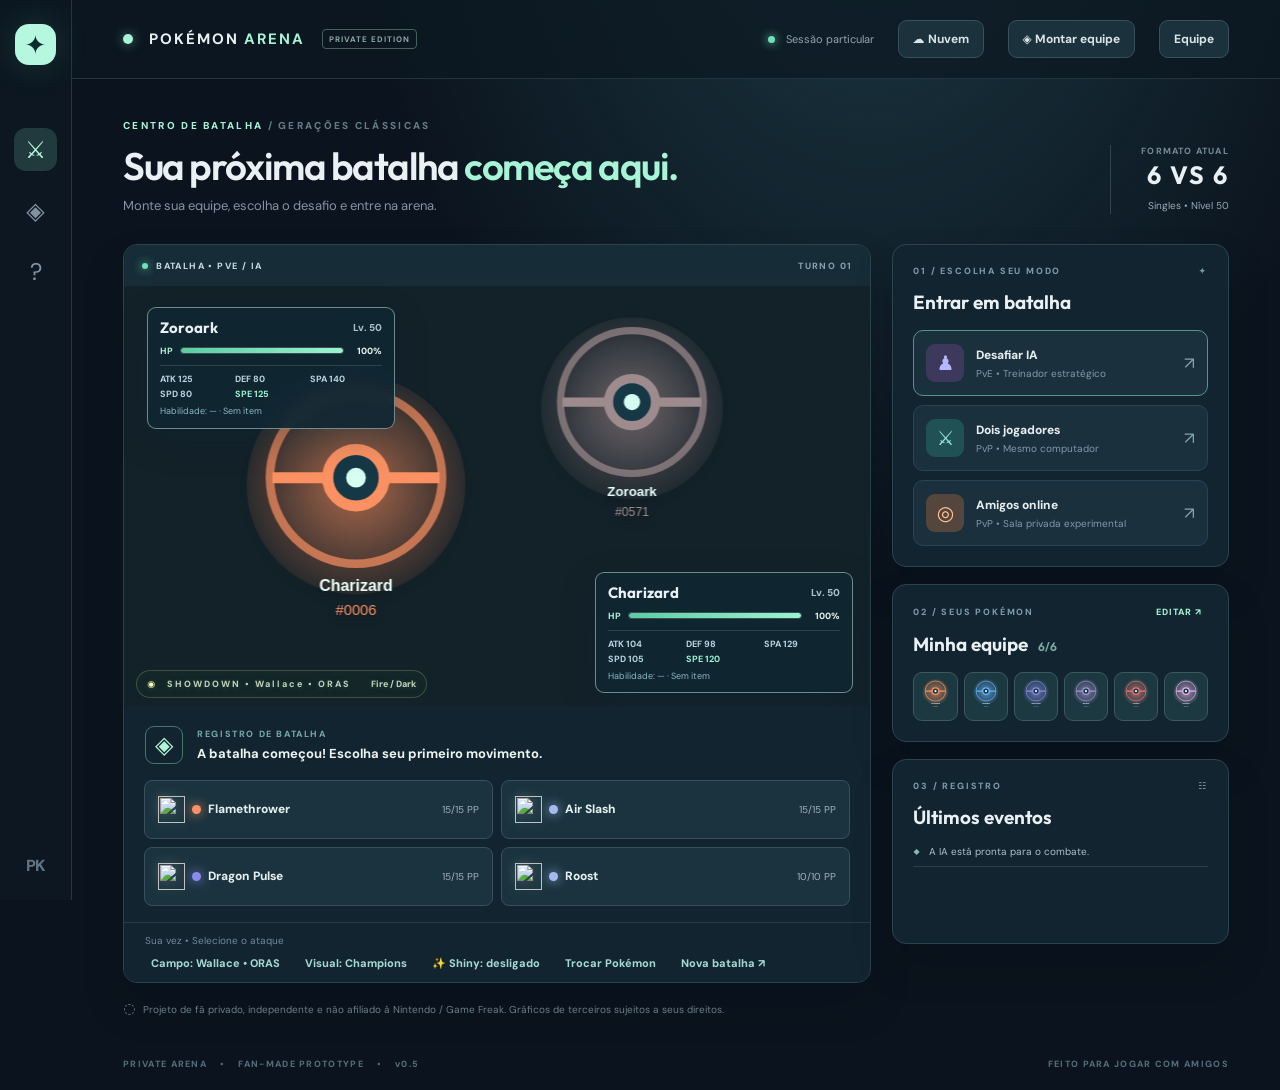
==== commit 5befb34d: "release: v0.5 com animações originais Showdown ativas no jogo" ====
--- a/index.html
+++ b/index.html
@@ -46,7 +46,7 @@
             <div class="battle-controls">
               <div class="battle-message"><span class="msg-symbol">◈</span><div><small>REGISTRO DE BATALHA</small><div id="battleMessage" aria-live="polite">Prepare-se! Escolha um modo para começar.</div></div></div>
               <div class="battle-actions" id="battleActions"><div class="placeholder-actions"><span>✦</span> Escolha um modo de jogo para iniciar uma batalha.</div></div>
-              <div class="battle-bottom"><span id="actionHint">Pronto para jogar</span><div><button class="text-button" id="sceneStyle" type="button">Campo: Meadow</button><button class="text-button" id="spriteStyle" type="button" title="Alternar sprites Animado / Gen 5 / HD">Visual: Animado</button><button class="text-button" id="shinyToggle" type="button" title="Alternar versões shiny">✨ Shiny: desligado</button><button class="text-button" id="switchButton" disabled>Trocar Pokémon</button><button class="text-button" id="resetBattle" disabled>Nova batalha ↗</button></div></div>
+              <div class="battle-bottom"><span id="actionHint">Pronto para jogar</span><div><button class="text-button" id="sceneStyle" type="button">Campo: Wallace • ORAS</button><button class="text-button" id="spriteStyle" type="button" title="Alternar sprites Animado / Gen 5 / HD">Visual: Animado</button><button class="text-button" id="shinyToggle" type="button" title="Alternar versões shiny">✨ Shiny: desligado</button><button class="text-button" id="switchButton" disabled>Trocar Pokémon</button><button class="text-button" id="resetBattle" disabled>Nova batalha ↗</button></div></div>
             </div>
           </div>
           <div class="footnote"><span>◌</span> Projeto de fã privado, independente e não afiliado à Nintendo / Game Freak. Gráficos de terceiros sujeitos a seus direitos.</div>
@@ -57,7 +57,7 @@
           <section class="side-card battle-feed"><div class="side-head"><span>03 / REGISTRO</span><span>☷</span></div><h2>Últimos eventos</h2><div id="eventFeed" class="feed"><p class="feed-empty">Os turnos aparecerão aqui quando a batalha começar.</p></div></section>
         </aside>
       </section>
-      <footer>PRIVATE ARENA <span>•</span> FAN-MADE PROTOTYPE <span>•</span> v0.4 <div>FEITO PARA JOGAR COM AMIGOS</div></footer>
+      <footer>PRIVATE ARENA <span>•</span> FAN-MADE PROTOTYPE <span>•</span> v0.5 <div>FEITO PARA JOGAR COM AMIGOS</div></footer>
     </main>
   </div>
 </div>
@@ -65,6 +65,9 @@
   <div class="modal" role="dialog" aria-modal="true" aria-labelledby="modalTitle"><div class="modal-head"><div><div class="eyebrow">PERSONALIZE SUA EXPERIÊNCIA</div><h2 id="modalTitle">Monte sua equipe</h2></div><button id="modalClose" class="close-modal" aria-label="Fechar">✕</button></div><div id="modalContent"></div></div>
 </div>
 
+<script src="./showdown-effects.js" defer></script>
+<script src="./showdown-native-moves.js" defer></script>
+<script src="./showdown-scene-bridge.js" defer></script>
 <script src="./app.js" defer></script>
 </body>
 </html>
--- a/styles.css
+++ b/styles.css
@@ -35,3 +35,20 @@
 .topbar a.top-btn{display:inline-flex;align-items:center;text-decoration:none;white-space:nowrap}
 @media(max-width:700px){.battlefield .pokemon-enemy{height:142px;width:146px;right:9%;top:31%}.battlefield .pokemon-player{height:175px;width:184px;left:1%;bottom:12%}.battle-stats-brief{font-size:8px;gap:2px}.poke-info{width:44%;min-width:141px;padding:8px}.poke-header strong{font-size:12px}.battle-detail{font-size:8px}.attack-icon{height:23px;width:23px}.move-btn{gap:5px}.type-bubble{display:none}}
 @media(prefers-reduced-motion:reduce){.pokemon,.cloud{animation:none!important;transition:none!important}}
+
+
+/* Native Pokémon Showdown scenes and sprite geometry — v0.5 */
+.battlefield{aspect-ratio:16/9;height:auto!important;min-height:0!important;background-color:#132129;background-image:var(--battle-bg)!important;background-size:100% 100%!important;background-position:center center!important;background-repeat:no-repeat!important;isolation:isolate}
+.battlefield::before,.battlefield::after,.battlefield>.sky-shine,.battlefield>.mountains,.battlefield>.cloud,.battlefield>.arena-grid,.battlefield>.platform,.battlefield>.pokemon-shadow{display:none!important}
+.battlefield .pokemon{position:absolute!important;animation:none!important;translate:none!important;object-fit:contain!important;object-position:center bottom!important;right:auto!important;top:auto!important;transform:translateX(-50%);filter:drop-shadow(0 5px 5px rgba(0,0,0,.26));transition:none!important;z-index:5;max-width:45%!important}
+.battlefield .pokemon-player{left:31%!important;bottom:13%!important}
+.battlefield .pokemon-enemy{left:68%!important;bottom:38%!important}
+.battlefield .poke-info{z-index:12}
+.battlefield .opponent-info{left:3%;top:5%;width:min(36%,248px)}
+.battlefield .player-info{right:2.4%;bottom:3%;width:min(38%,258px)}
+.battlefield .scene-caption{z-index:13;bottom:8px;left:12px;font-size:9px}
+.battlefield .effects{z-index:10;inset:0;pointer-events:none;overflow:hidden}
+.ps-native-effect{position:absolute;object-fit:contain;will-change:transform,left,top,opacity;pointer-events:none;image-rendering:auto;z-index:1}
+.ps-native-ball{position:absolute;width:40px;height:40px;object-fit:contain;pointer-events:none;z-index:30;image-rendering:auto}
+.ps-native-weather{position:absolute;inset:0;pointer-events:none;background-size:cover;background-position:center;z-index:0}
+@media(max-width:760px){.battlefield .pokemon-player{left:30%!important;bottom:12%!important}.battlefield .pokemon-enemy{left:70%!important;bottom:39%!important}.battlefield .poke-info{min-width:112px;padding:6px 7px}.battlefield .opponent-info{top:3%;left:2%;width:39%}.battlefield .player-info{right:2%;bottom:2%;width:42%}.battlefield .scene-caption{font-size:7px;bottom:5px;left:6px;letter-spacing:.7px}.ps-native-ball{width:28px;height:28px}}
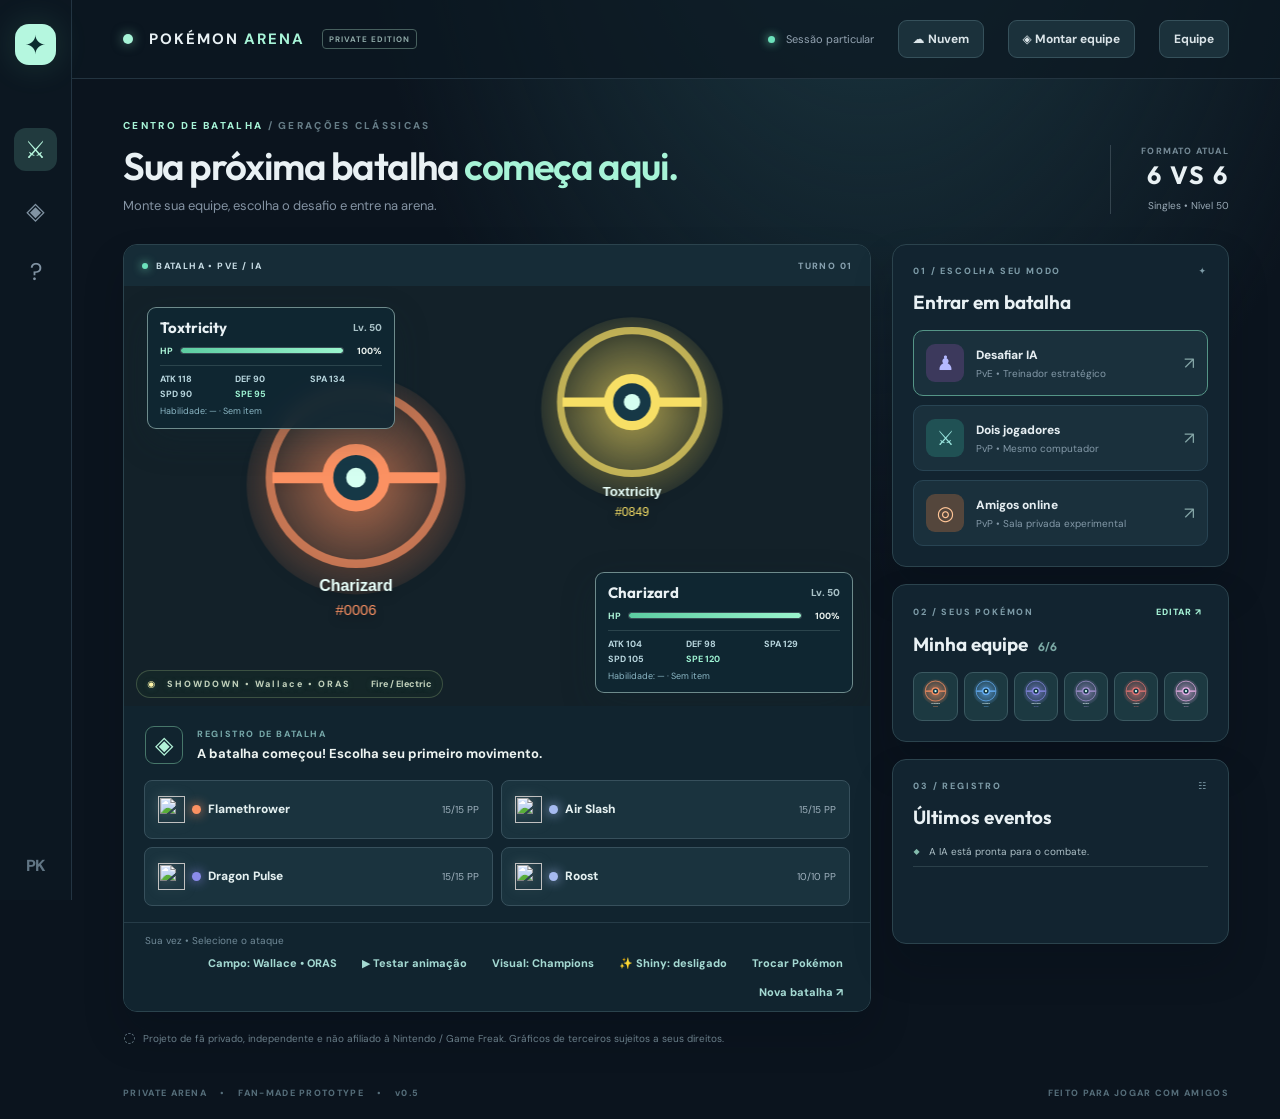
==== commit a4f895ea: "ui: botão para testar a animação real de Flamethrower com diagnóstico" ====
--- a/index.html
+++ b/index.html
@@ -46,7 +46,7 @@
             <div class="battle-controls">
               <div class="battle-message"><span class="msg-symbol">◈</span><div><small>REGISTRO DE BATALHA</small><div id="battleMessage" aria-live="polite">Prepare-se! Escolha um modo para começar.</div></div></div>
               <div class="battle-actions" id="battleActions"><div class="placeholder-actions"><span>✦</span> Escolha um modo de jogo para iniciar uma batalha.</div></div>
-              <div class="battle-bottom"><span id="actionHint">Pronto para jogar</span><div><button class="text-button" id="sceneStyle" type="button">Campo: Wallace • ORAS</button><button class="text-button" id="spriteStyle" type="button" title="Alternar sprites Animado / Gen 5 / HD">Visual: Animado</button><button class="text-button" id="shinyToggle" type="button" title="Alternar versões shiny">✨ Shiny: desligado</button><button class="text-button" id="switchButton" disabled>Trocar Pokémon</button><button class="text-button" id="resetBattle" disabled>Nova batalha ↗</button></div></div>
+              <div class="battle-bottom"><span id="actionHint">Pronto para jogar</span><div><button class="text-button" id="sceneStyle" type="button">Campo: Wallace • ORAS</button><button class="text-button" id="testEffects" type="button" title="Reproduz Flamethrower fora da batalha para verificar o carregamento dos efeitos originais">▶ Testar animação</button><button class="text-button" id="spriteStyle" type="button" title="Alternar sprites Animado / Gen 5 / HD">Visual: Animado</button><button class="text-button" id="shinyToggle" type="button" title="Alternar versões shiny">✨ Shiny: desligado</button><button class="text-button" id="switchButton" disabled>Trocar Pokémon</button><button class="text-button" id="resetBattle" disabled>Nova batalha ↗</button></div></div>
             </div>
           </div>
           <div class="footnote"><span>◌</span> Projeto de fã privado, independente e não afiliado à Nintendo / Game Freak. Gráficos de terceiros sujeitos a seus direitos.</div>
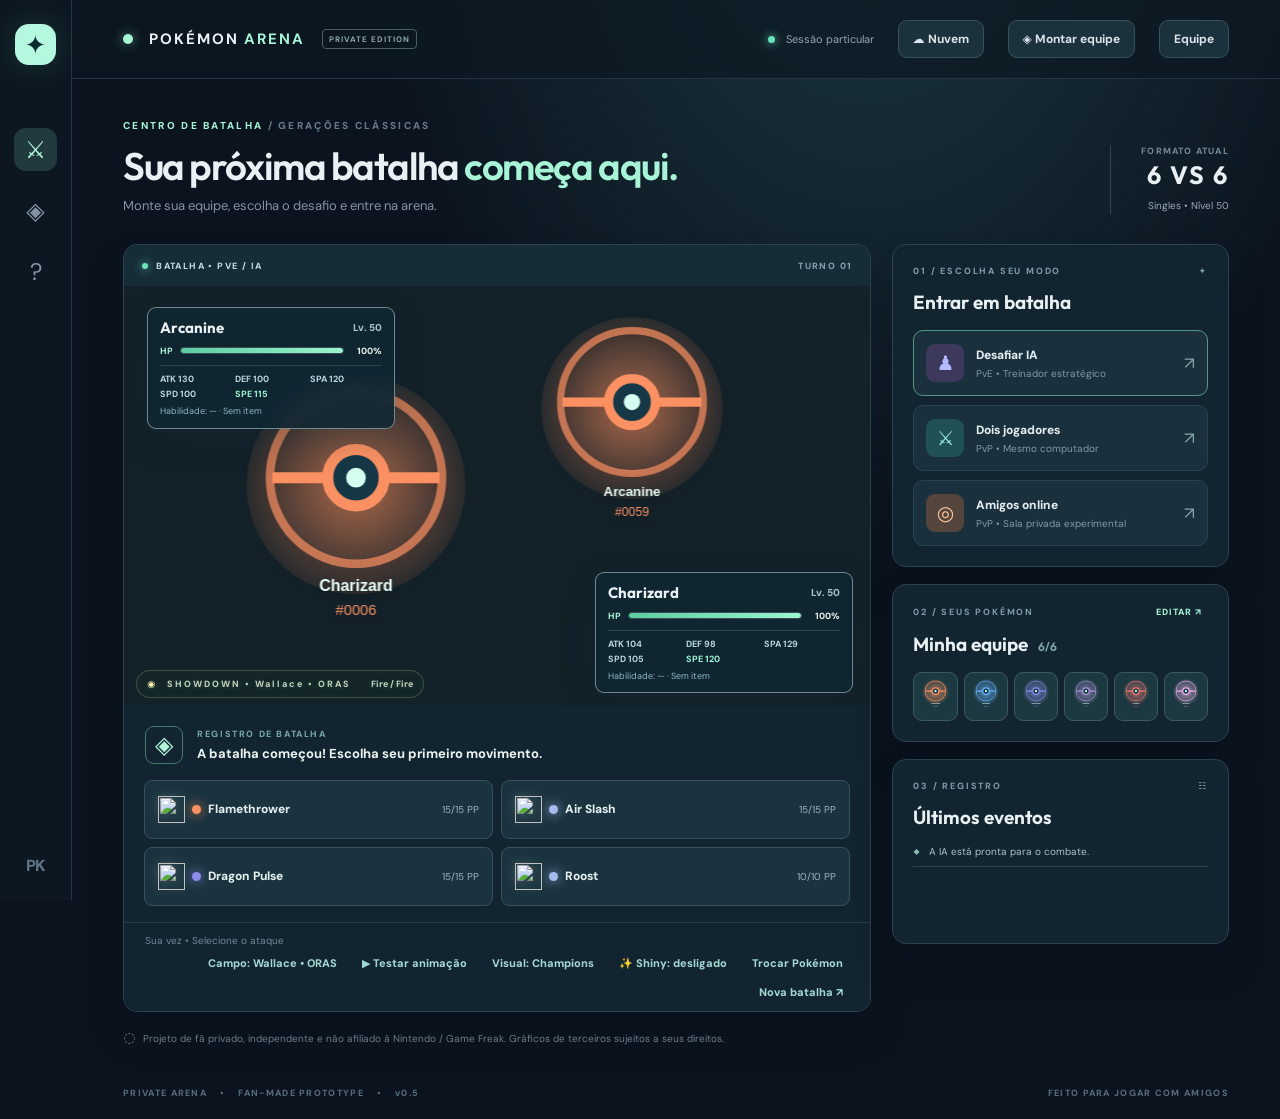
==== commit 5302544e: "feat: carregar as 58 texturas originais antes do motor de animação" ====
--- a/index.html
+++ b/index.html
@@ -65,6 +65,15 @@
   <div class="modal" role="dialog" aria-modal="true" aria-labelledby="modalTitle"><div class="modal-head"><div><div class="eyebrow">PERSONALIZE SUA EXPERIÊNCIA</div><h2 id="modalTitle">Monte sua equipe</h2></div><button id="modalClose" class="close-modal" aria-label="Fechar">✕</button></div><div id="modalContent"></div></div>
 </div>
 
+<script src="./showdown-fx-pack-01.js" defer></script>
+<script src="./showdown-fx-pack-02.js" defer></script>
+<script src="./showdown-fx-pack-03.js" defer></script>
+<script src="./showdown-fx-pack-04.js" defer></script>
+<script src="./showdown-fx-pack-05.js" defer></script>
+<script src="./showdown-fx-pack-06.js" defer></script>
+<script src="./showdown-fx-pack-07.js" defer></script>
+<script src="./showdown-fx-pack-08.js" defer></script>
+<script src="./showdown-fx-pack-09.js" defer></script>
 <script src="./showdown-effects.js" defer></script>
 <script src="./showdown-native-moves.js" defer></script>
 <script src="./showdown-scene-bridge.js" defer></script>
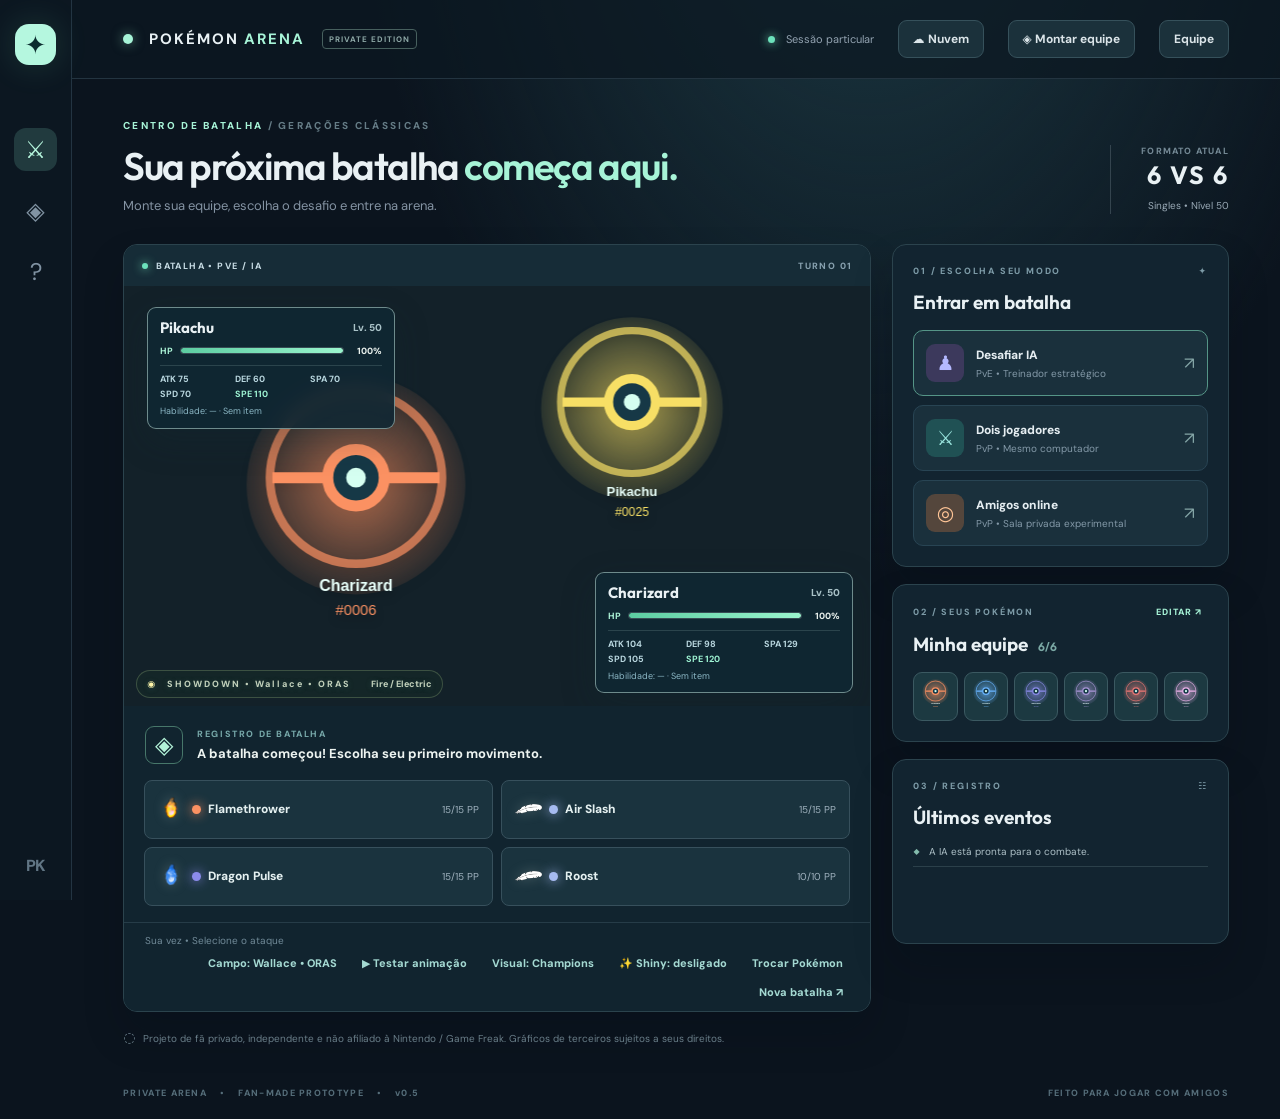
==== commit 8a93a7bc: "feat: ativar renderização Canvas2D dos golpes no jogo principal" ====
--- a/index.html
+++ b/index.html
@@ -77,6 +77,7 @@
 <script src="./showdown-effects.js" defer></script>
 <script src="./showdown-native-moves.js" defer></script>
 <script src="./showdown-scene-bridge.js" defer></script>
+<script src="./showdown-canvas-fx.js" defer></script>
 <script src="./app.js" defer></script>
 </body>
 </html>
